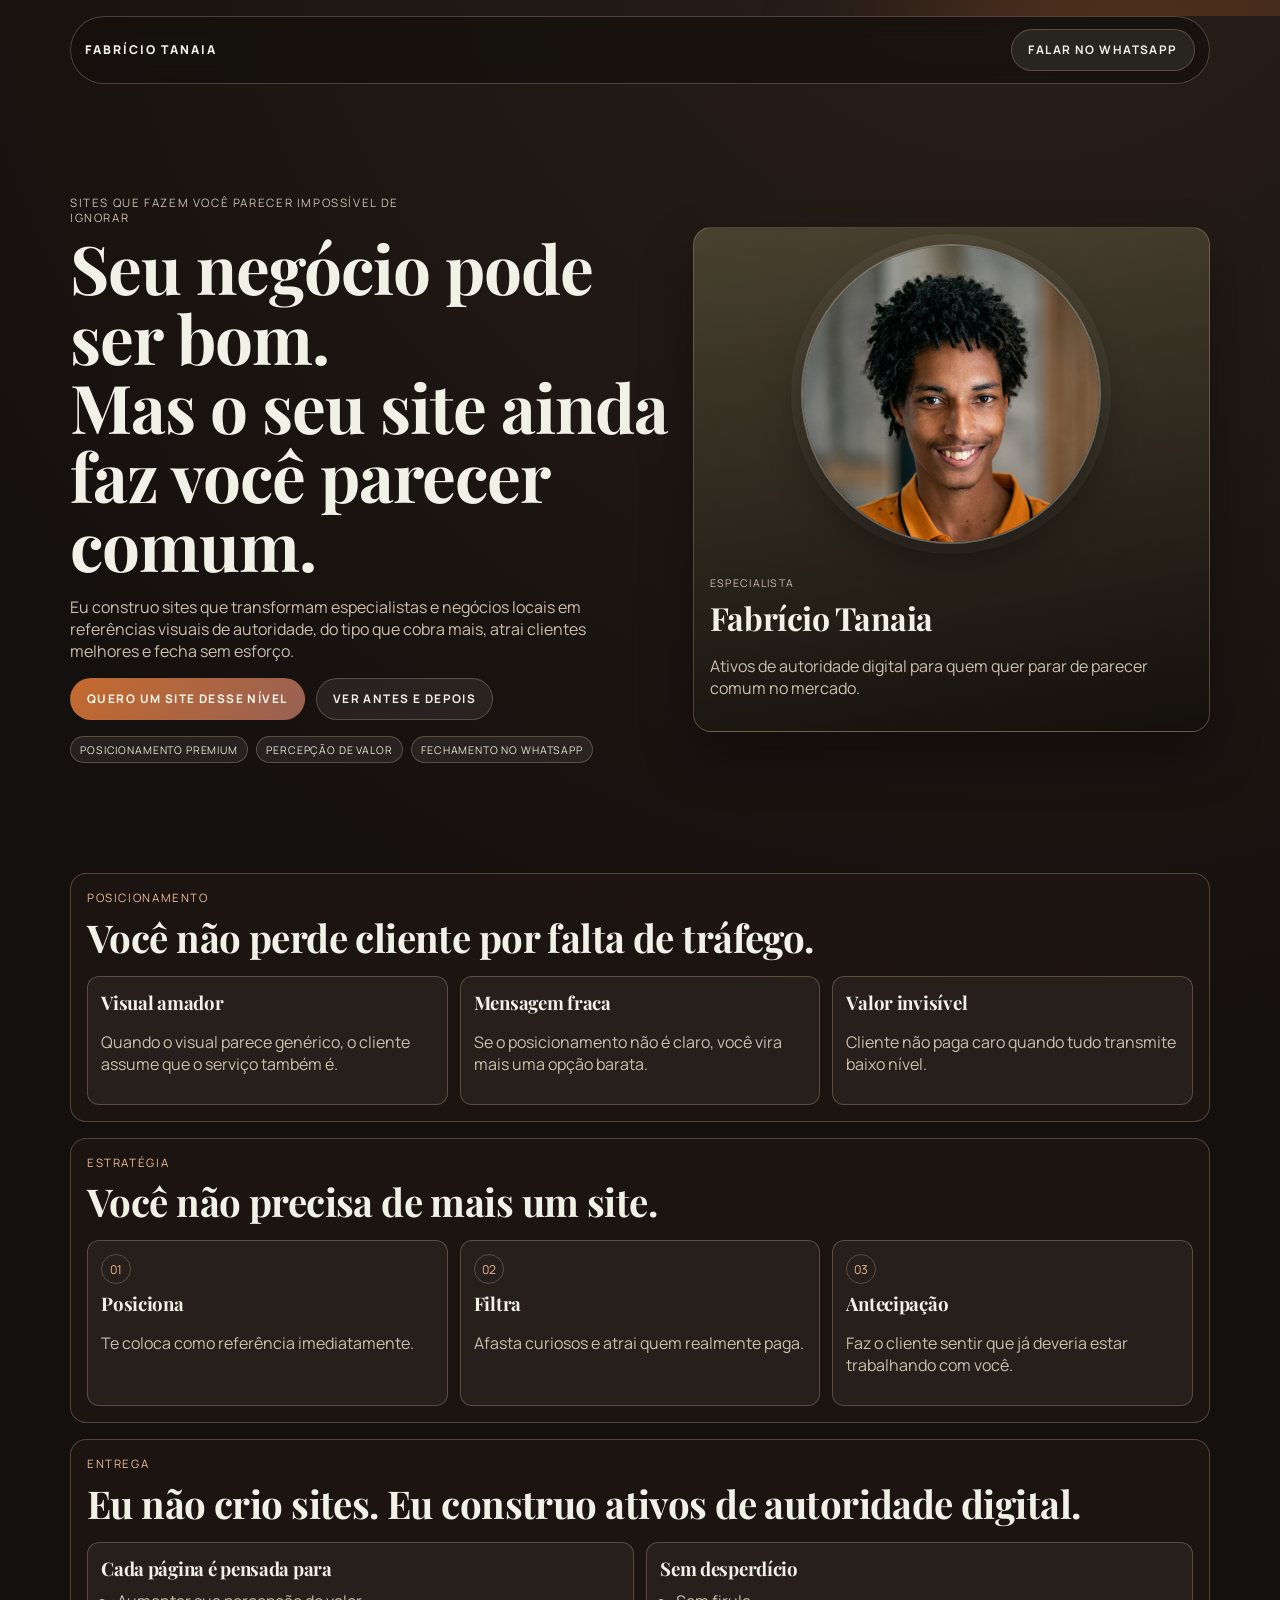
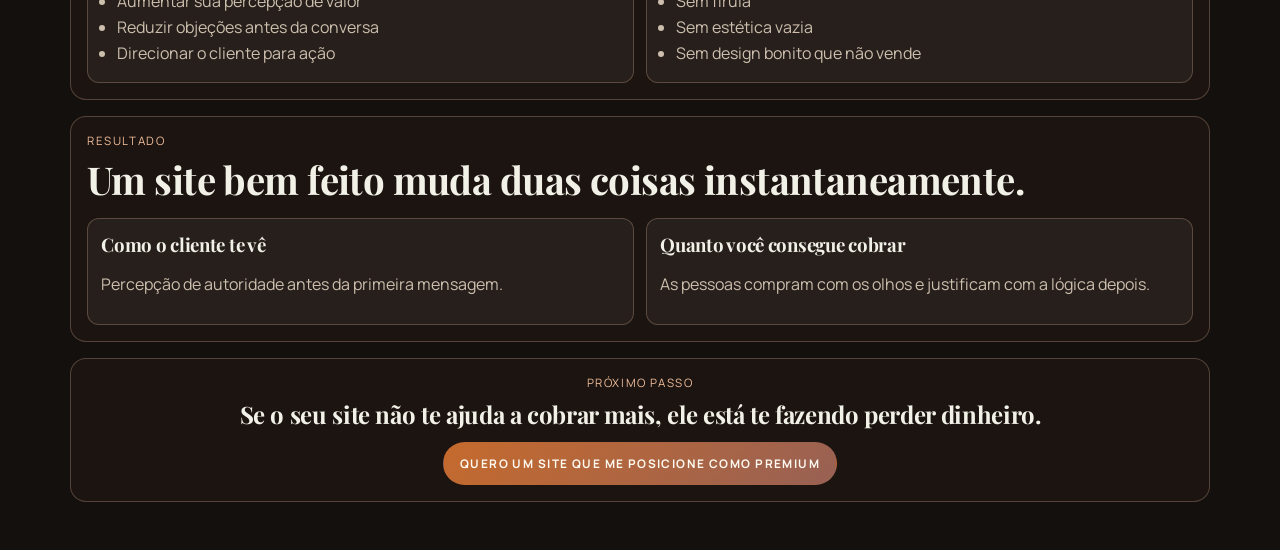
==== index.html @ 96274c4e "Initial publish: Fabrício Tanaia premium site" ====
﻿<!doctype html>
<html lang="pt-BR">
  <head>
    <meta charset="UTF-8" />
    <meta name="viewport" content="width=device-width, initial-scale=1.0" />
    <title>Fabrício Tanaia | Sites Premium</title>
    <meta
      name="description"
      content="Sites de autoridade para especialistas e negócios locais que querem elevar percepção de valor e fechar mais clientes."
    />
    <link rel="preconnect" href="https://fonts.googleapis.com" />
    <link rel="preconnect" href="https://fonts.gstatic.com" crossorigin />
    <link
      href="https://fonts.googleapis.com/css2?family=Manrope:wght@400;500;600;700;800&family=Playfair+Display:wght@600;700&display=swap"
      rel="stylesheet"
    />
    <link rel="stylesheet" href="./styles.css" />
  </head>
  <body>
    <div class="ambient ambient-a"></div>
    <div class="ambient ambient-b"></div>

    <header class="topbar">
      <div class="brand">FABRÍCIO TANAIA</div>
      <a class="btn ghost" href="#contato">Falar no WhatsApp</a>
    </header>

    <main>
      <section class="hero reveal">
        <div class="hero-copy">
          <p class="kicker">Sites que fazem você parecer impossível de ignorar</p>
          <h1>
            Seu negócio pode ser bom.<br />
            Mas o seu site ainda faz você parecer comum.
          </h1>
          <p>
            Eu construo sites que transformam especialistas e negócios locais em referências visuais de autoridade, do tipo que cobra mais, atrai clientes melhores e fecha sem esforço.
          </p>
          <div class="hero-actions">
            <a class="btn" href="#contato">Quero um site desse nível</a>
            <a class="btn ghost" href="#prova">Ver antes e depois</a>
          </div>
          <div class="proof-row">
            <span>Posicionamento premium</span>
            <span>Percepção de valor</span>
            <span>Fechamento no WhatsApp</span>
          </div>
        </div>

        <aside class="hero-card">
          <div class="profile-wrap">
            <img src="./assets/perfil-fabricio.webp" alt="Fabrício Tanaia" />
          </div>
          <div>
            <p class="card-label">Especialista</p>
            <h2>Fabrício Tanaia</h2>
            <p>
              Ativos de autoridade digital para quem quer parar de parecer comum no mercado.
            </p>
          </div>
        </aside>
      </section>

      <section id="impacto" class="block reveal">
        <div class="heading">
          <p class="kicker">Posicionamento</p>
          <h2>Você não perde cliente por falta de tráfego.</h2>
        </div>
        <div class="grid three">
          <article class="tile">
            <h3>Visual amador</h3>
            <p>Quando o visual parece genérico, o cliente assume que o serviço também é.</p>
          </article>
          <article class="tile">
            <h3>Mensagem fraca</h3>
            <p>Se o posicionamento não é claro, você vira mais uma opção barata.</p>
          </article>
          <article class="tile">
            <h3>Valor invisível</h3>
            <p>Cliente não paga caro quando tudo transmite baixo nível.</p>
          </article>
        </div>
      </section>

      <section id="crenca" class="block reveal">
        <div class="heading">
          <p class="kicker">Estratégia</p>
          <h2>Você não precisa de mais um site.</h2>
        </div>
        <div class="grid three">
          <article class="step">
            <span>01</span>
            <h3>Posiciona</h3>
            <p>Te coloca como referência imediatamente.</p>
          </article>
          <article class="step">
            <span>02</span>
            <h3>Filtra</h3>
            <p>Afasta curiosos e atrai quem realmente paga.</p>
          </article>
          <article class="step">
            <span>03</span>
            <h3>Antecipação</h3>
            <p>Faz o cliente sentir que já deveria estar trabalhando com você.</p>
          </article>
        </div>
      </section>

      <section id="o-que-faco" class="block reveal">
        <div class="heading">
          <p class="kicker">Entrega</p>
          <h2>Eu não crio sites. Eu construo ativos de autoridade digital.</h2>
        </div>
        <div class="grid two">
          <article class="asset">
            <h3>Cada página é pensada para</h3>
            <ul>
              <li>Aumentar sua percepção de valor</li>
              <li>Reduzir objeções antes da conversa</li>
              <li>Direcionar o cliente para ação</li>
            </ul>
          </article>
          <article class="asset">
            <h3>Sem desperdício</h3>
            <ul>
              <li>Sem firula</li>
              <li>Sem estética vazia</li>
              <li>Sem design bonito que não vende</li>
            </ul>
          </article>
        </div>
      </section>

      <section id="prova" class="block reveal">
        <div class="heading">
          <p class="kicker">Resultado</p>
          <h2>Um site bem feito muda duas coisas instantaneamente.</h2>
        </div>
        <div class="grid two">
          <article class="asset">
            <h3>Como o cliente te vê</h3>
            <p>Percepção de autoridade antes da primeira mensagem.</p>
          </article>
          <article class="asset">
            <h3>Quanto você consegue cobrar</h3>
            <p>As pessoas compram com os olhos e justificam com a lógica depois.</p>
          </article>
        </div>
      </section>

      <section id="contato" class="cta reveal">
        <p class="kicker">Próximo passo</p>
        <h2>Se o seu site não te ajuda a cobrar mais, ele está te fazendo perder dinheiro.</h2>
        <a class="btn" href="https://wa.me/2389554721?text=Quero%20um%20site%20que%20me%20posicione%20como%20premium." target="_blank" rel="noopener noreferrer">Quero um site que me posicione como premium</a>
      </section>
    </main>

    <script src="./app.js"></script>
  </body>
</html>
---- styles.css ----
﻿:root {
  --bg: #14100d;
  --bg-soft: #201713;
  --text: #f2f1e8;
  --muted: #cdbfae;
  --line: rgba(201, 166, 144, 0.32);
  --accent: #c48977;
  --accent-deep: #986154;
  --accent-orange: #c56a2d;
  --teal: #969063;
}

* { box-sizing: border-box; }

html, body {
  margin: 0;
  padding: 0;
  background: radial-gradient(circle at 80% -10%, #2b201b 0, var(--bg) 50%);
  color: var(--text);
  font-family: "Manrope", "Segoe UI", sans-serif;
}

body { position: relative; overflow-x: hidden; }

.ambient {
  position: fixed;
  width: 480px;
  height: 480px;
  border-radius: 999px;
  filter: blur(80px);
  pointer-events: none;
  z-index: -1;
}

.ambient-a { background: rgba(197, 106, 45, 0.24); top: -160px; right: -120px; }
.ambient-b { background: rgba(150, 144, 99, 0.28); bottom: -180px; left: -140px; }

.topbar {
  width: min(1140px, 92vw);
  margin: 1rem auto 0;
  border: 1px solid var(--line);
  border-radius: 999px;
  padding: 0.72rem 0.9rem;
  background: rgba(20, 16, 13, 0.76);
  backdrop-filter: blur(10px);
  display: flex;
  justify-content: space-between;
  align-items: center;
}

.brand { letter-spacing: 0.16em; font-size: 0.76rem; font-weight: 800; }

main { width: min(1140px, 92vw); margin: 0 auto; padding: 1.1rem 0 3rem; }

.hero {
  min-height: 84vh;
  display: grid;
  grid-template-columns: 1.08fr 0.92fr;
  align-items: center;
  gap: 1rem;
}

.kicker {
  margin: 0;
  font-size: 0.72rem;
  text-transform: uppercase;
  letter-spacing: 0.14em;
  color: #efbc99;
}

h1, h2, h3 {
  margin: 0;
  font-family: "Playfair Display", Georgia, serif;
  letter-spacing: -0.015em;
}

h1 { margin-top: 0.5rem; font-size: clamp(2rem, 5.4vw, 4.2rem); line-height: 1.03; }

.hero-copy p { max-width: 54ch; color: var(--muted); }

.hero-actions { margin-top: 1rem; display: flex; flex-wrap: wrap; gap: 0.7rem; }

.proof-row { margin-top: 1rem; display: flex; flex-wrap: wrap; gap: 0.5rem; }

.proof-row span {
  border: 1px solid var(--line);
  border-radius: 999px;
  padding: 0.34rem 0.58rem;
  font-size: 0.66rem;
  text-transform: uppercase;
  letter-spacing: 0.08em;
  color: #e8e6da;
  background: rgba(242, 241, 232, 0.08);
}

.hero-card {
  border: 1px solid var(--line);
  border-radius: 18px;
  overflow: hidden;
  background: linear-gradient(170deg, rgba(150, 144, 99, 0.34), rgba(20, 16, 13, 0.92));
  box-shadow: 0 24px 50px rgba(0, 0, 0, 0.34);
}

.profile-wrap {
  display: grid;
  place-items: center;
  padding: 1rem 1rem 0.4rem;
}

.hero-card img {
  width: min(300px, 76%);
  aspect-ratio: 1 / 1;
  object-fit: cover;
  object-position: center 24%;
  border-radius: 999px;
  display: block;
  border: 2px solid rgba(242, 241, 232, 0.3);
  box-shadow:
    0 18px 36px rgba(0, 0, 0, 0.34),
    0 0 0 10px rgba(242, 241, 232, 0.05);
}

.hero-card div { padding: 1rem; }
.card-label { margin: 0; color: #efb08c; letter-spacing: 0.12em; text-transform: uppercase; font-size: 0.66rem; }
.hero-card h2 { margin-top: 0.4rem; font-size: clamp(1.6rem, 3vw, 2rem); }
.hero-card p { color: var(--muted); }

.block, .cta {
  margin-top: 1rem;
  border: 1px solid var(--line);
  border-radius: 16px;
  padding: 1rem;
  background: rgba(32, 23, 19, 0.72);
}

.heading h2 { margin-top: 0.34rem; font-size: clamp(1.35rem, 3.4vw, 2.4rem); }

.grid { margin-top: 0.8rem; display: grid; gap: 0.75rem; }
.grid.three { grid-template-columns: repeat(3, minmax(0, 1fr)); }
.grid.two { grid-template-columns: repeat(2, minmax(0, 1fr)); }

.tile, .step, .asset {
  border: 1px solid var(--line);
  border-radius: 12px;
  padding: 0.82rem;
  background: rgba(242, 241, 232, 0.05);
}

.step span {
  display: inline-flex;
  width: 30px;
  height: 30px;
  border-radius: 999px;
  align-items: center;
  justify-content: center;
  font-size: 0.76rem;
  border: 1px solid var(--line);
  color: #efb98f;
  margin-bottom: 0.45rem;
}

.tile p, .step p, .asset p, .asset li { color: var(--muted); }

.asset ul { margin: 0.55rem 0 0; padding-left: 1rem; }
.asset li { margin: 0.28rem 0; }

.btn {
  display: inline-flex;
  align-items: center;
  justify-content: center;
  text-decoration: none;
  border-radius: 999px;
  border: 1px solid transparent;
  padding: 0.74rem 1rem;
  font-size: 0.74rem;
  letter-spacing: 0.12em;
  text-transform: uppercase;
  font-weight: 700;
  color: #fffaf1;
  background: linear-gradient(135deg, var(--accent-orange), var(--accent-deep));
}

.btn.ghost {
  color: var(--text);
  border-color: var(--line);
  background: rgba(242, 241, 232, 0.08);
}

.cta { text-align: center; }
.cta h2 { margin-top: 0.45rem; }
.cta .btn { margin-top: 0.8rem; }

.reveal {
  opacity: 0;
  transform: translateY(18px);
  transition: opacity 0.55s ease, transform 0.55s ease;
}

.reveal.is-visible { opacity: 1; transform: translateY(0); }

@media (max-width: 980px) {
  .hero { grid-template-columns: 1fr; min-height: auto; padding-top: 1rem; }
  .grid.three, .grid.two { grid-template-columns: 1fr; }
}
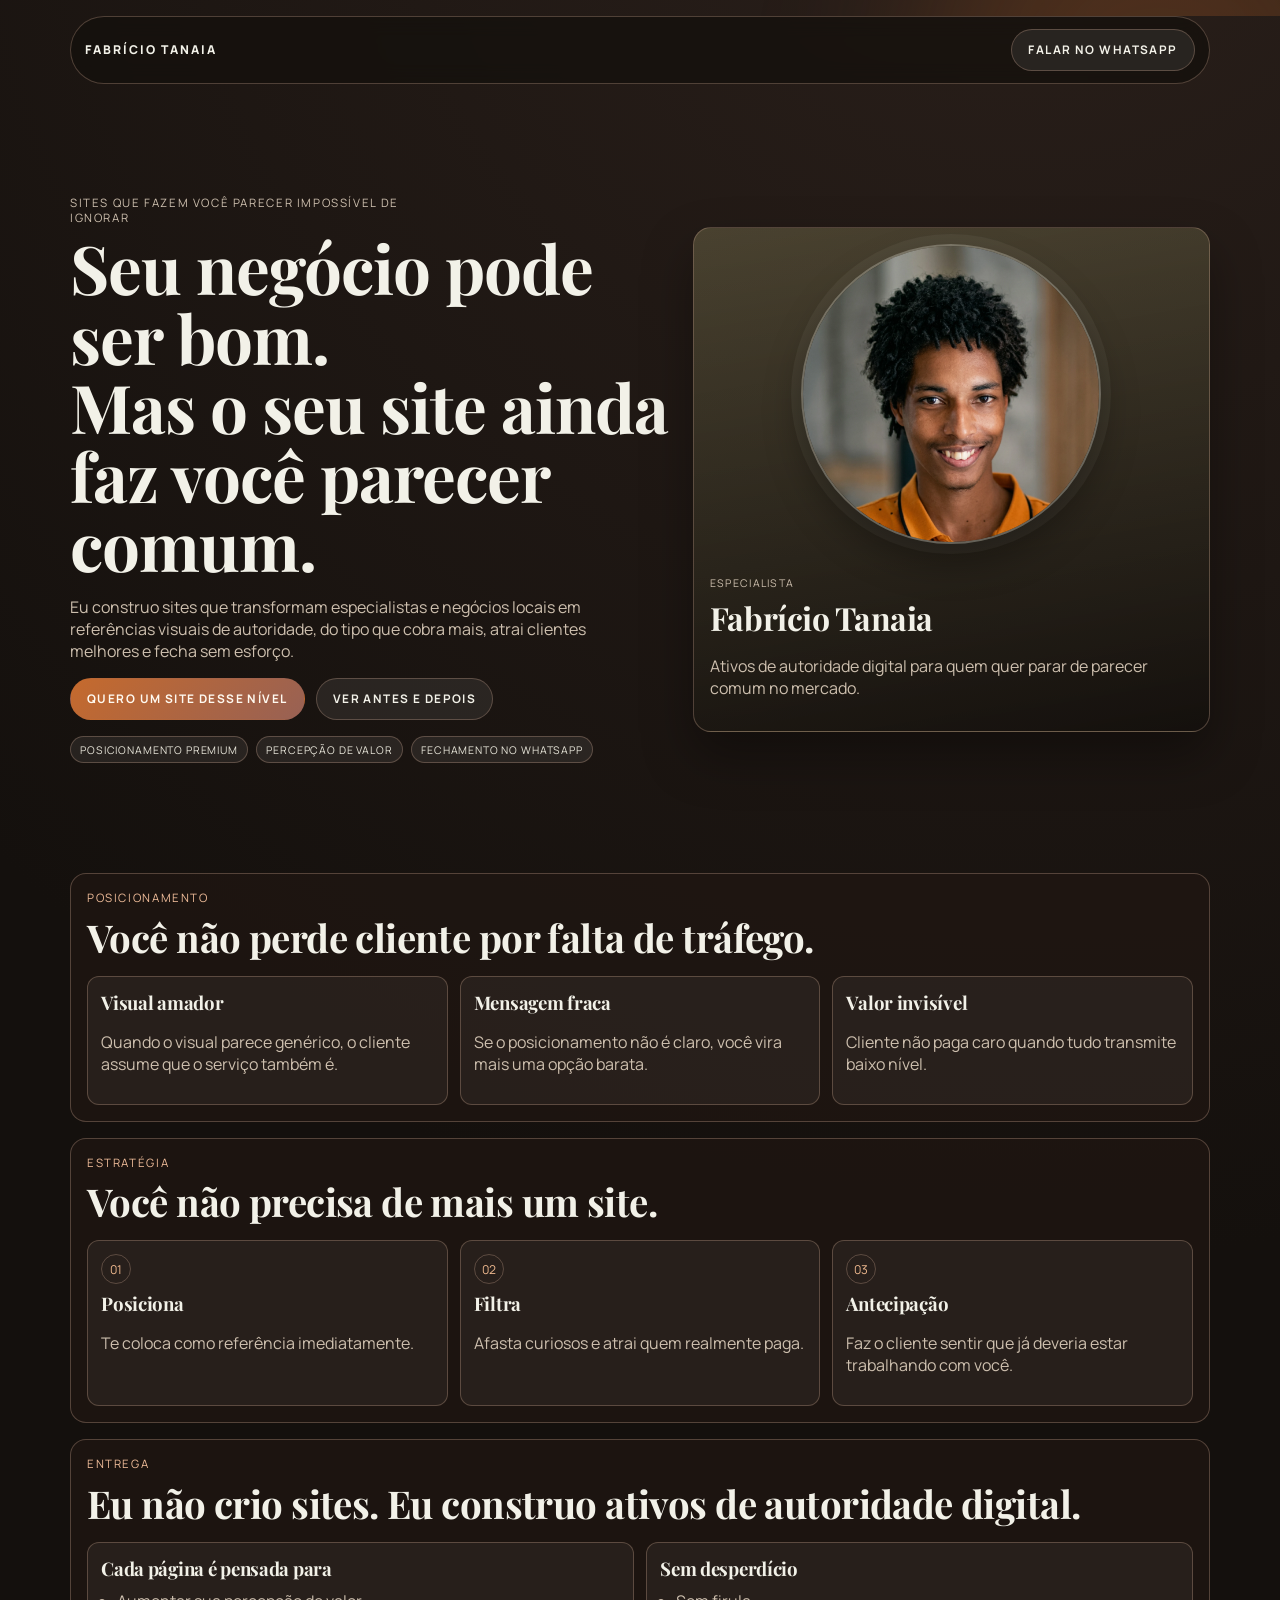
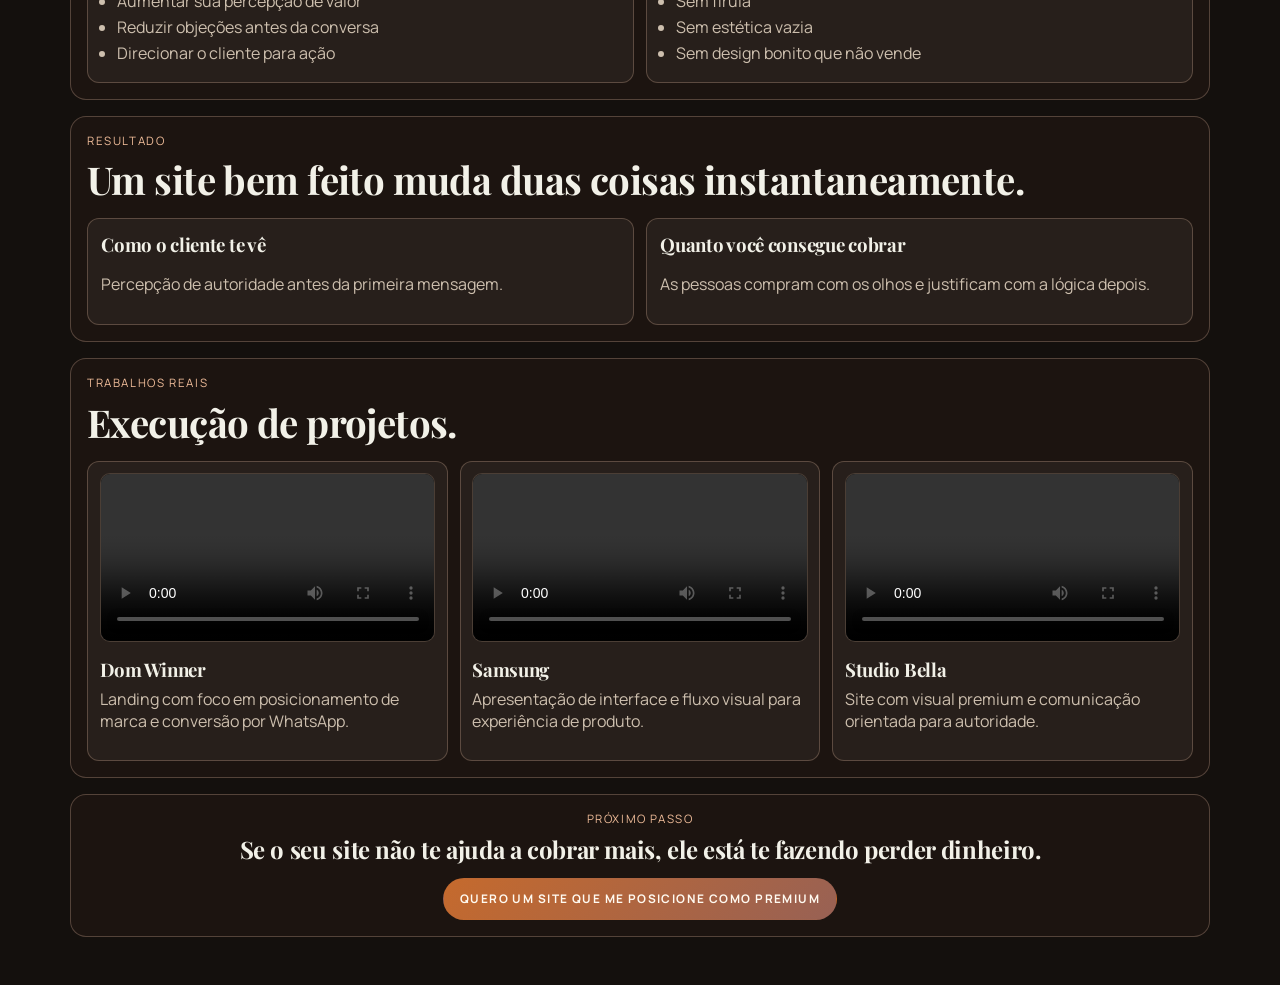
==== commit 17846493: "Adiciona vídeos de trabalhos e ajusta copy da seção de execução" ====
--- a/index.html
+++ b/index.html
@@ -148,6 +148,36 @@
         </div>
       </section>
 
+      <section id="trabalhos-reais" class="block reveal">
+        <div class="heading">
+          <p class="kicker">Trabalhos reais</p>
+          <h2>Execução de projetos.</h2>
+        </div>
+        <div class="grid three videos-grid">
+          <article class="video-card">
+            <video controls preload="metadata" playsinline>
+              <source src="./assets/exemplo-dom-winner.mp4" type="video/mp4" />
+            </video>
+            <h3>Dom Winner</h3>
+            <p>Landing com foco em posicionamento de marca e conversão por WhatsApp.</p>
+          </article>
+          <article class="video-card">
+            <video controls preload="metadata" playsinline>
+              <source src="./assets/exemplo-samsung.mp4" type="video/mp4" />
+            </video>
+            <h3>Samsung</h3>
+            <p>Apresentação de interface e fluxo visual para experiência de produto.</p>
+          </article>
+          <article class="video-card">
+            <video controls preload="metadata" playsinline>
+              <source src="./assets/exemplo-studio.mp4" type="video/mp4" />
+            </video>
+            <h3>Studio Bella</h3>
+            <p>Site com visual premium e comunicação orientada para autoridade.</p>
+          </article>
+        </div>
+      </section>
+
       <section id="contato" class="cta reveal">
         <p class="kicker">Próximo passo</p>
         <h2>Se o seu site não te ajuda a cobrar mais, ele está te fazendo perder dinheiro.</h2>
--- a/styles.css
+++ b/styles.css
@@ -146,6 +146,33 @@
   background: rgba(242, 241, 232, 0.05);
 }
 
+.videos-grid {
+  align-items: start;
+}
+
+.video-card {
+  border: 1px solid var(--line);
+  border-radius: 12px;
+  padding: 0.72rem;
+  background: rgba(242, 241, 232, 0.05);
+}
+
+.video-card video {
+  width: 100%;
+  border-radius: 10px;
+  border: 1px solid var(--line);
+  background: #0e0d0b;
+}
+
+.video-card h3 {
+  margin-top: 0.6rem;
+}
+
+.video-card p {
+  margin-top: 0.4rem;
+  color: var(--muted);
+}
+
 .step span {
   display: inline-flex;
   width: 30px;
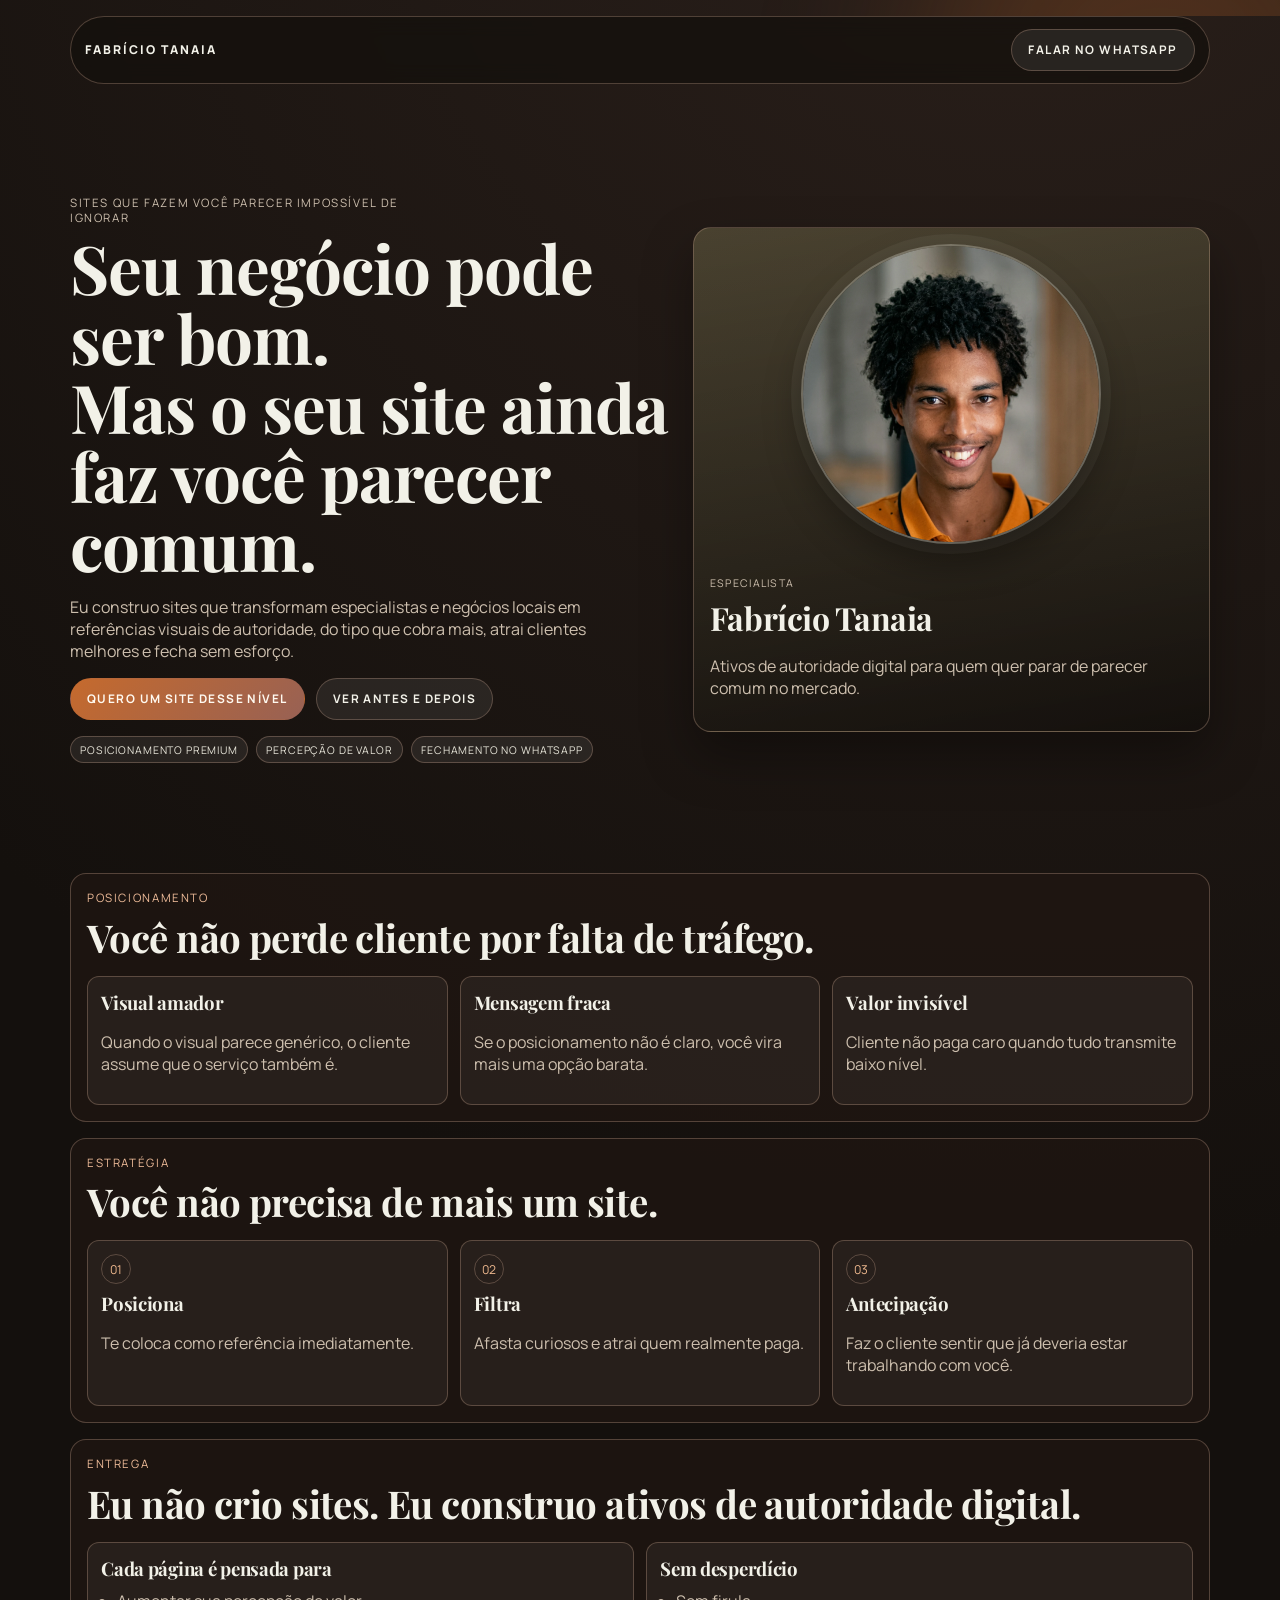
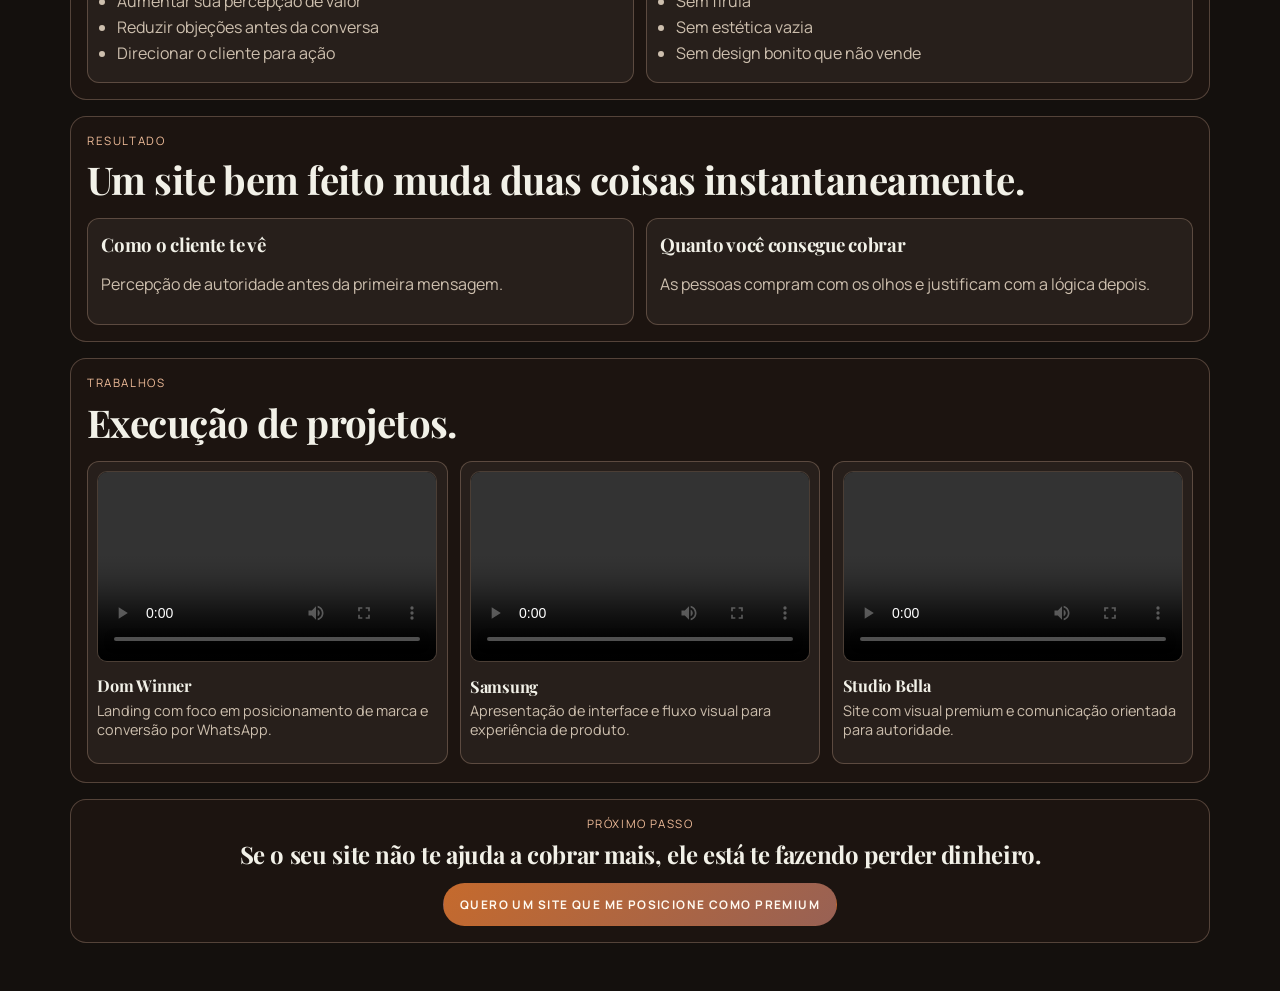
==== commit bfeb342e: "Ajusta título da seção para Trabalhos" ====
--- a/index.html
+++ b/index.html
@@ -150,7 +150,7 @@
 
       <section id="trabalhos-reais" class="block reveal">
         <div class="heading">
-          <p class="kicker">Trabalhos reais</p>
+          <p class="kicker">Trabalhos</p>
           <h2>Execução de projetos.</h2>
         </div>
         <div class="grid three videos-grid">
@@ -188,3 +188,4 @@
     <script src="./app.js"></script>
   </body>
 </html>
+
--- a/styles.css
+++ b/styles.css
@@ -147,29 +147,36 @@
 }
 
 .videos-grid {
-  align-items: start;
+  display: grid;
+  grid-template-columns: repeat(3, minmax(0, 1fr));
+  gap: 0.75rem;
+  padding-bottom: 0.15rem;
 }
 
 .video-card {
   border: 1px solid var(--line);
   border-radius: 12px;
-  padding: 0.72rem;
+  padding: 0.58rem;
   background: rgba(242, 241, 232, 0.05);
 }
 
 .video-card video {
   width: 100%;
+  aspect-ratio: 16 / 9;
+  object-fit: cover;
   border-radius: 10px;
   border: 1px solid var(--line);
   background: #0e0d0b;
 }
 
 .video-card h3 {
-  margin-top: 0.6rem;
+  margin-top: 0.45rem;
+  font-size: 1.02rem;
 }
 
 .video-card p {
-  margin-top: 0.4rem;
+  margin-top: 0.28rem;
+  font-size: 0.9rem;
   color: var(--muted);
 }
 
@@ -228,4 +235,5 @@
 @media (max-width: 980px) {
   .hero { grid-template-columns: 1fr; min-height: auto; padding-top: 1rem; }
   .grid.three, .grid.two { grid-template-columns: 1fr; }
-}
+  .videos-grid { grid-template-columns: 1fr; }
+}
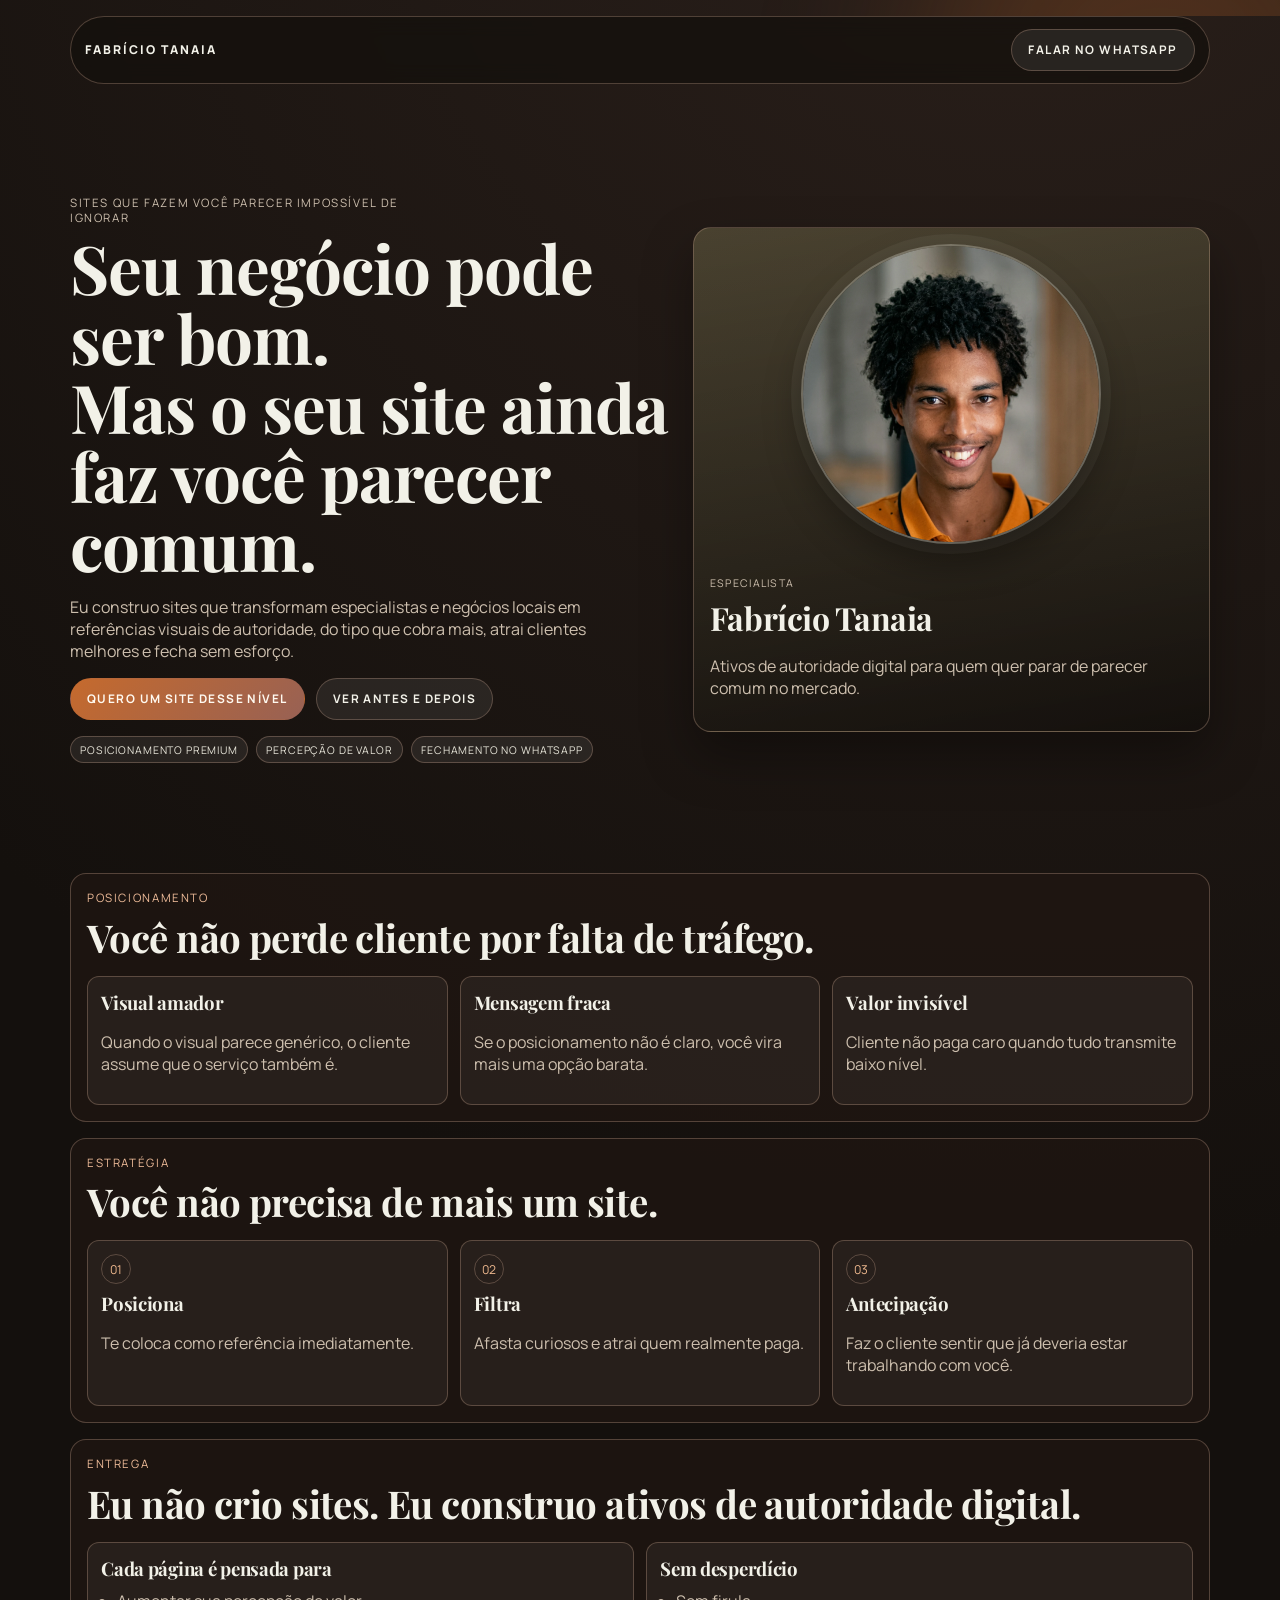
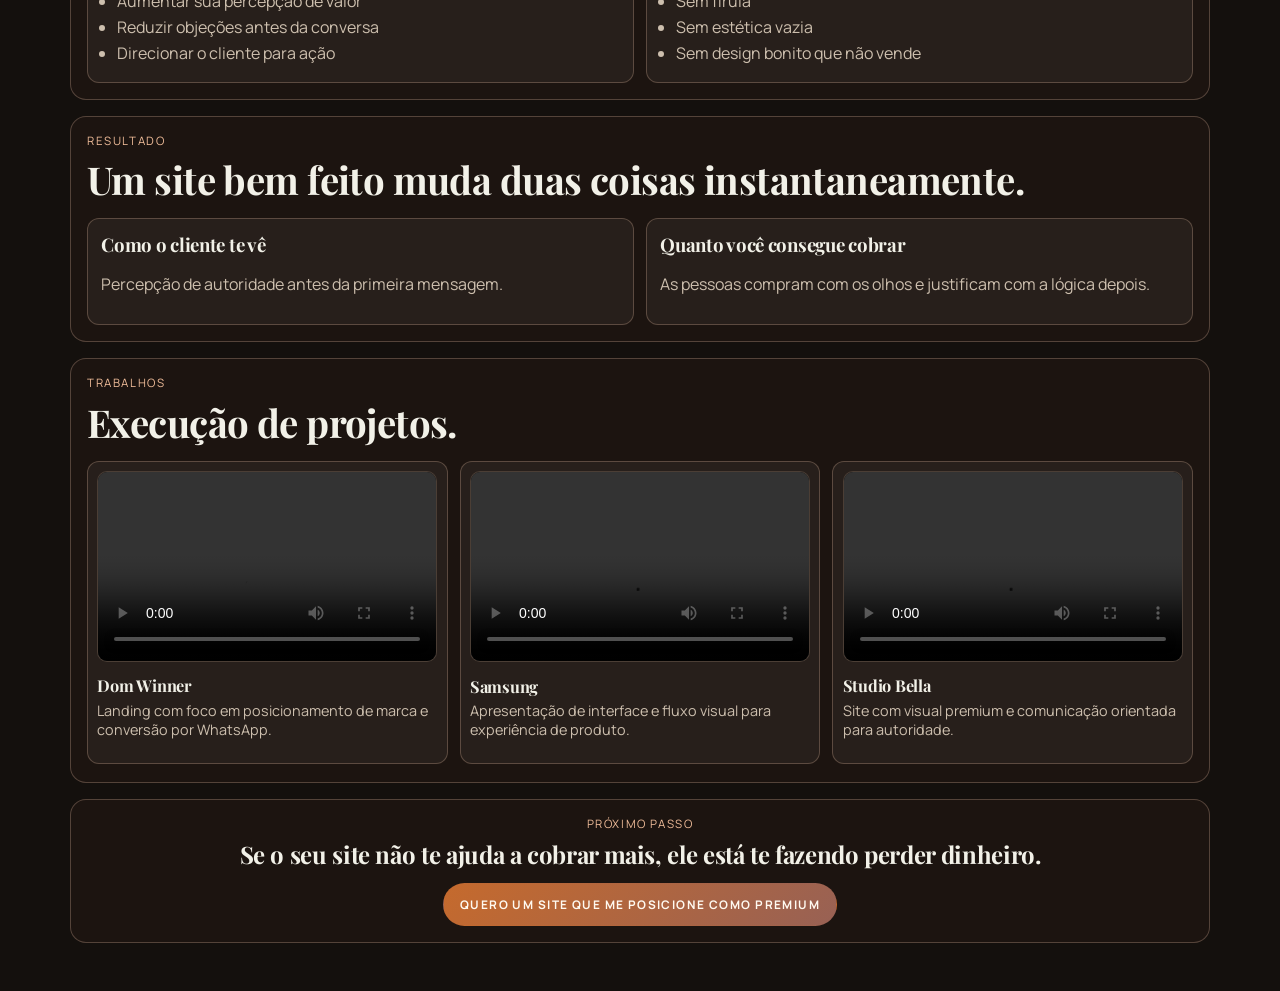
==== commit 92bd10c7: "Atualiza favicon redondo e refinamentos visuais da seção de trabalhos" ====
--- a/index.html
+++ b/index.html
@@ -8,6 +8,10 @@
       name="description"
       content="Sites de autoridade para especialistas e negócios locais que querem elevar percepção de valor e fechar mais clientes."
     />
+    <link rel="icon" type="image/png" sizes="32x32" href="./assets/favicon-32.png?v=2" />
+    <link rel="icon" type="image/png" sizes="16x16" href="./assets/favicon-16.png?v=2" />
+    <link rel="apple-touch-icon" sizes="180x180" href="./assets/apple-touch-icon.png?v=2" />
+    <link rel="shortcut icon" href="./favicon.ico?v=2" />
     <link rel="preconnect" href="https://fonts.googleapis.com" />
     <link rel="preconnect" href="https://fonts.gstatic.com" crossorigin />
     <link
@@ -22,7 +26,13 @@
 
     <header class="topbar">
       <div class="brand">FABRÍCIO TANAIA</div>
-      <a class="btn ghost" href="#contato">Falar no WhatsApp</a>
+      <a
+        class="btn ghost"
+        href="https://wa.me/2389554721?text=Olá%2C%20quero%20falar%20sobre%20um%20site%20premium."
+        target="_blank"
+        rel="noopener noreferrer"
+        >Falar no WhatsApp</a
+      >
     </header>
 
     <main>
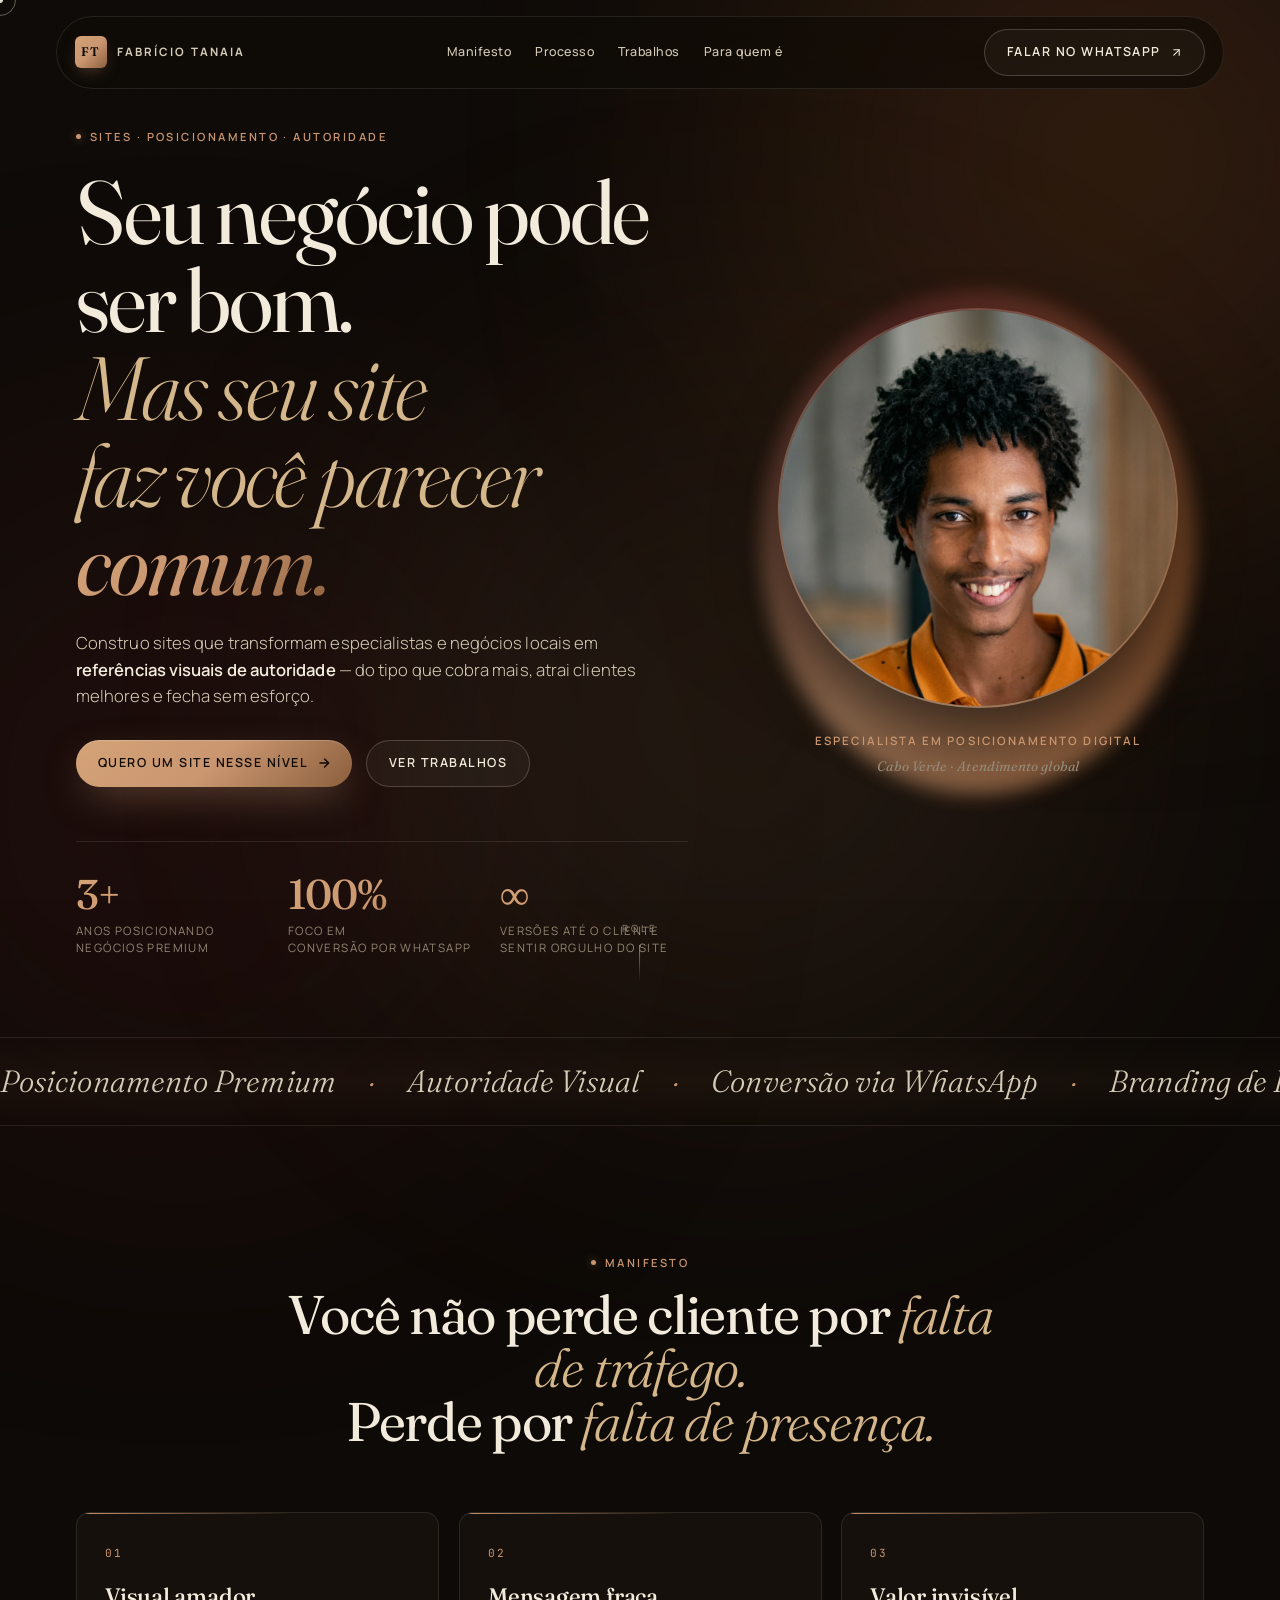
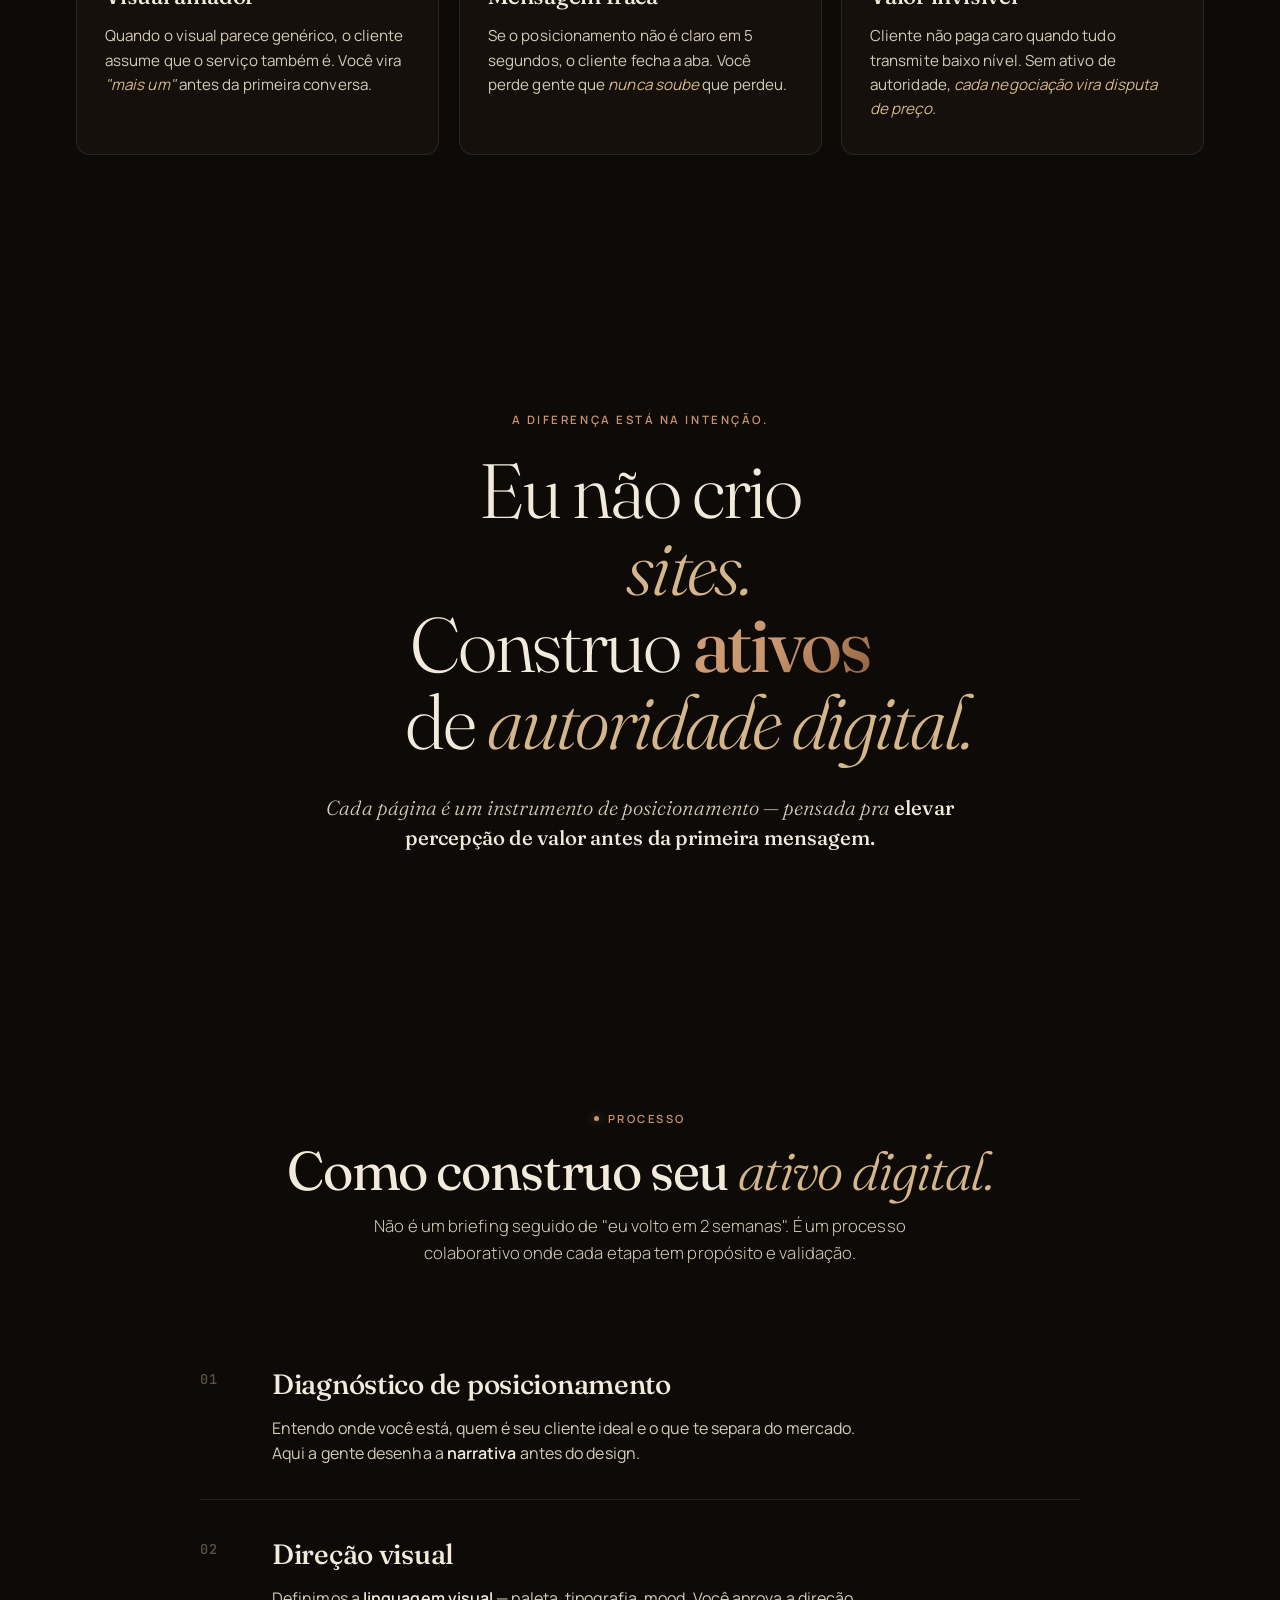
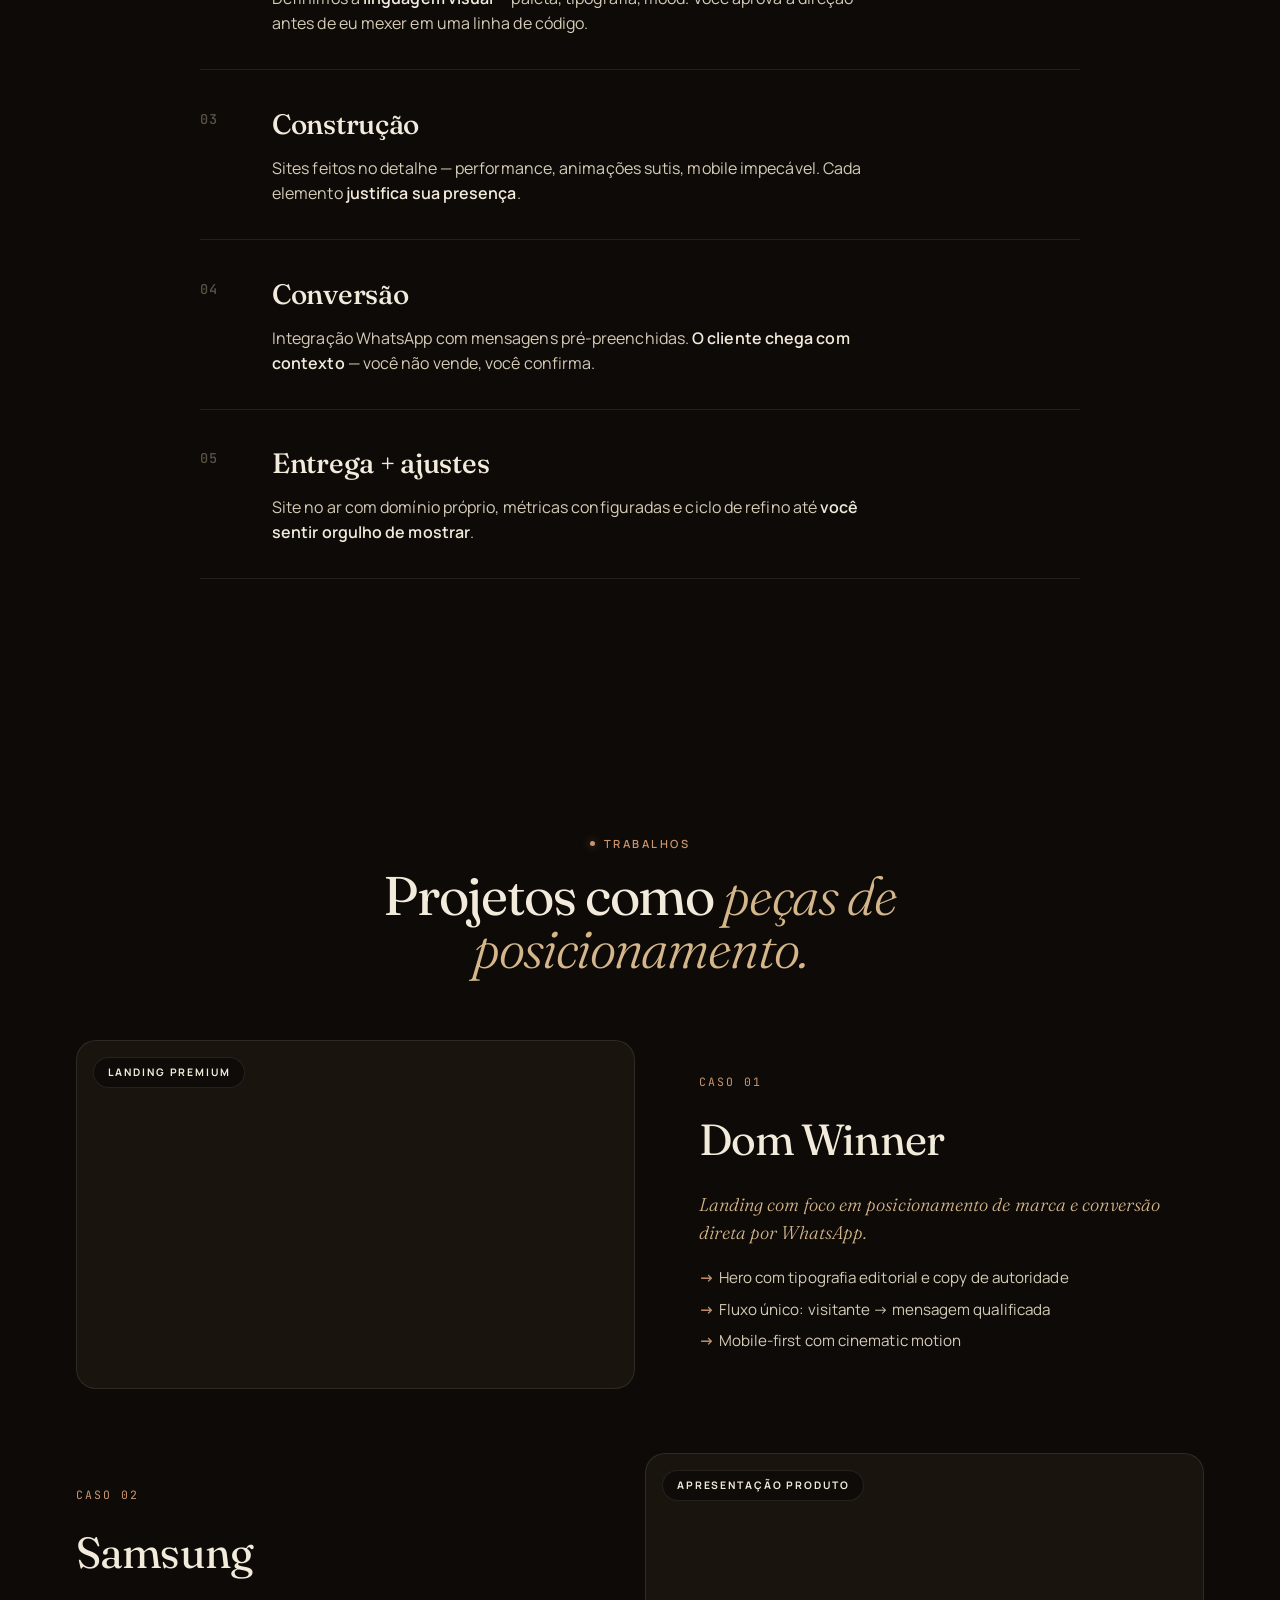
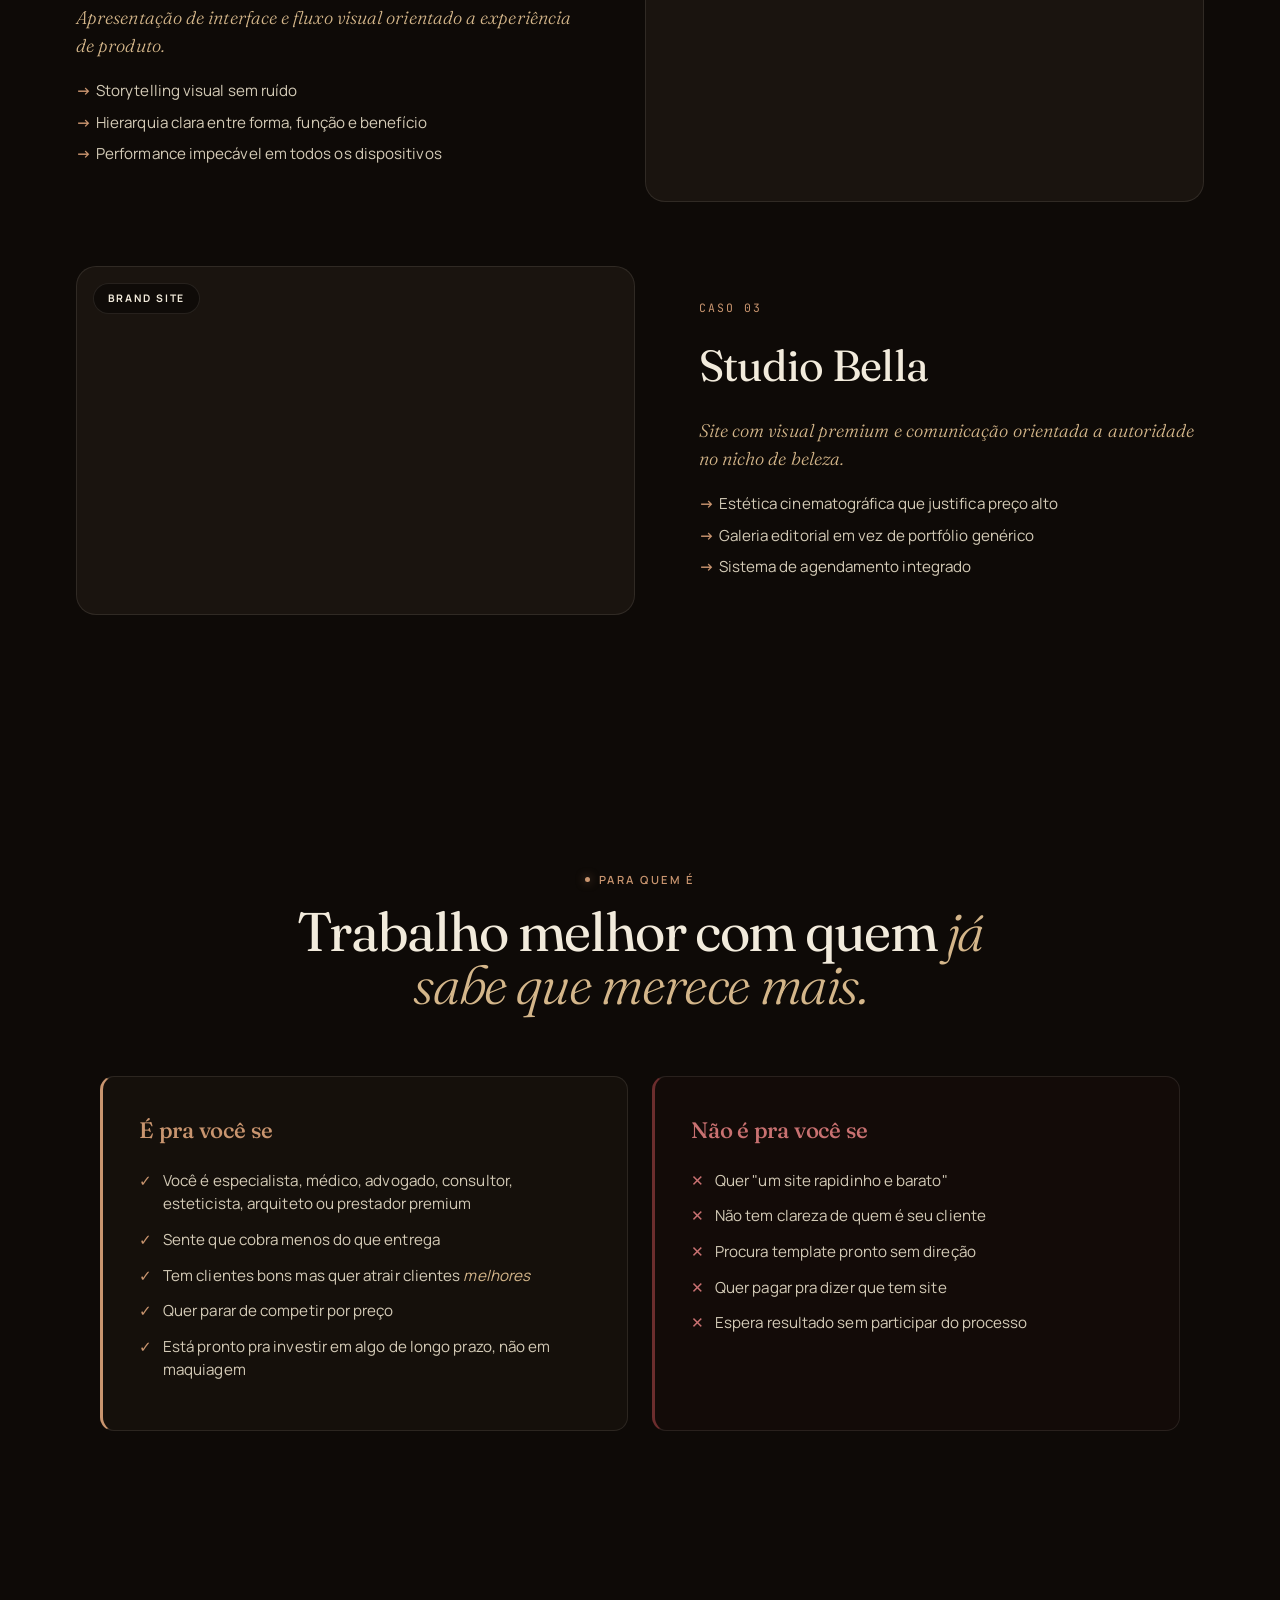
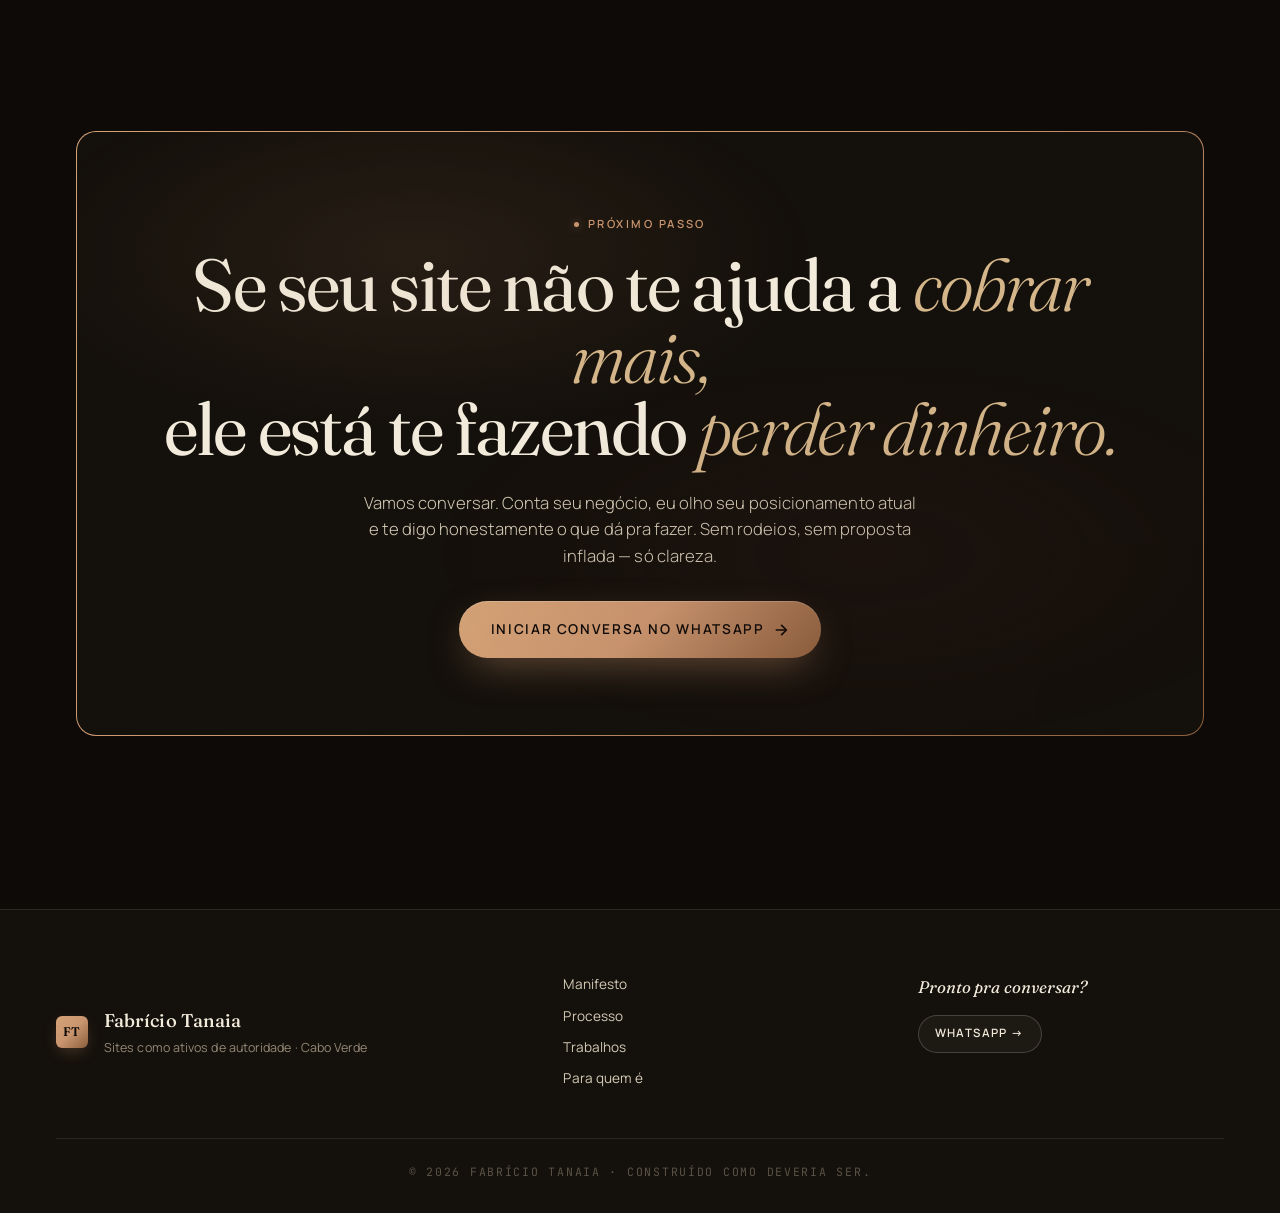
==== commit aad626a8: "feat: refresh editorial premium - dark warm + ivory + bronze, kinetic type, marquee, custom cursor, " ====
--- a/index.html
+++ b/index.html
@@ -1,201 +1,437 @@
-﻿<!doctype html>
+<!doctype html>
 <html lang="pt-BR">
-  <head>
-    <meta charset="UTF-8" />
-    <meta name="viewport" content="width=device-width, initial-scale=1.0" />
-    <title>Fabrício Tanaia | Sites Premium</title>
-    <meta
-      name="description"
-      content="Sites de autoridade para especialistas e negócios locais que querem elevar percepção de valor e fechar mais clientes."
-    />
-    <link rel="icon" type="image/png" sizes="32x32" href="./assets/favicon-32.png?v=2" />
-    <link rel="icon" type="image/png" sizes="16x16" href="./assets/favicon-16.png?v=2" />
-    <link rel="apple-touch-icon" sizes="180x180" href="./assets/apple-touch-icon.png?v=2" />
-    <link rel="shortcut icon" href="./favicon.ico?v=2" />
-    <link rel="preconnect" href="https://fonts.googleapis.com" />
-    <link rel="preconnect" href="https://fonts.gstatic.com" crossorigin />
-    <link
-      href="https://fonts.googleapis.com/css2?family=Manrope:wght@400;500;600;700;800&family=Playfair+Display:wght@600;700&display=swap"
-      rel="stylesheet"
-    />
-    <link rel="stylesheet" href="./styles.css" />
-  </head>
-  <body>
-    <div class="ambient ambient-a"></div>
-    <div class="ambient ambient-b"></div>
-
-    <header class="topbar">
-      <div class="brand">FABRÍCIO TANAIA</div>
-      <a
-        class="btn ghost"
-        href="https://wa.me/2389554721?text=Olá%2C%20quero%20falar%20sobre%20um%20site%20premium."
-        target="_blank"
-        rel="noopener noreferrer"
-        >Falar no WhatsApp</a
-      >
-    </header>
-
-    <main>
-      <section class="hero reveal">
-        <div class="hero-copy">
-          <p class="kicker">Sites que fazem você parecer impossível de ignorar</p>
-          <h1>
-            Seu negócio pode ser bom.<br />
-            Mas o seu site ainda faz você parecer comum.
-          </h1>
-          <p>
-            Eu construo sites que transformam especialistas e negócios locais em referências visuais de autoridade, do tipo que cobra mais, atrai clientes melhores e fecha sem esforço.
-          </p>
-          <div class="hero-actions">
-            <a class="btn" href="#contato">Quero um site desse nível</a>
-            <a class="btn ghost" href="#prova">Ver antes e depois</a>
-          </div>
-          <div class="proof-row">
-            <span>Posicionamento premium</span>
-            <span>Percepção de valor</span>
-            <span>Fechamento no WhatsApp</span>
-          </div>
+<head>
+  <meta charset="UTF-8" />
+  <meta name="viewport" content="width=device-width, initial-scale=1.0, viewport-fit=cover" />
+  <title>Fabrício Tanaia · Sites como Ativos de Autoridade</title>
+  <meta name="description" content="Sites que posicionam especialistas e negócios locais como referência visual de autoridade. Ativos digitais que justificam preço alto e fecham clientes melhores." />
+  <meta name="theme-color" content="#0E0A07" />
+
+  <!-- Open Graph -->
+  <meta property="og:type" content="website" />
+  <meta property="og:title" content="Fabrício Tanaia · Sites como Ativos de Autoridade" />
+  <meta property="og:description" content="Eu não crio sites. Construo ativos de autoridade digital." />
+  <meta property="og:image" content="./assets/apple-touch-icon.png" />
+  <meta name="twitter:card" content="summary_large_image" />
+
+  <!-- Icons -->
+  <link rel="icon" type="image/png" sizes="32x32" href="./assets/favicon-32.png?v=3" />
+  <link rel="icon" type="image/png" sizes="16x16" href="./assets/favicon-16.png?v=3" />
+  <link rel="apple-touch-icon" sizes="180x180" href="./assets/apple-touch-icon.png?v=3" />
+  <link rel="shortcut icon" href="./favicon.ico?v=3" />
+
+  <!-- Fonts: Manrope (sans), Fraunces (serif moderna), JetBrains Mono -->
+  <link rel="preconnect" href="https://fonts.googleapis.com" />
+  <link rel="preconnect" href="https://fonts.gstatic.com" crossorigin />
+  <link href="https://fonts.googleapis.com/css2?family=Manrope:wght@300;400;500;600;700;800&family=Fraunces:ital,wght@0,300;0,400;0,500;0,600;0,700;1,300;1,400;1,500;1,600&family=JetBrains+Mono:wght@400;500&display=swap" rel="stylesheet" />
+
+  <link rel="stylesheet" href="./styles.css" />
+</head>
+<body>
+  <!-- Grain + Aurora ambiental -->
+  <div class="grain" aria-hidden="true"></div>
+  <div class="ambient ambient-a" aria-hidden="true"></div>
+  <div class="ambient ambient-b" aria-hidden="true"></div>
+  <div class="ambient ambient-c" aria-hidden="true"></div>
+
+  <!-- Custom cursor (dot + ring) -->
+  <div class="cursor" id="cursor" aria-hidden="true">
+    <span class="cursor__dot"></span>
+    <span class="cursor__ring"></span>
+  </div>
+
+  <!-- Scroll progress bar -->
+  <div class="scroll-progress" id="scrollProgress" aria-hidden="true"></div>
+
+  <!-- TOP BAR -->
+  <header class="topbar" id="topbar">
+    <div class="topbar__inner">
+      <a href="#top" class="brand" aria-label="Fabrício Tanaia">
+        <span class="brand__mark">FT</span>
+        <span class="brand__name">FABRÍCIO TANAIA</span>
+      </a>
+      <nav class="topbar__nav" aria-label="Navegação principal">
+        <a href="#manifesto">Manifesto</a>
+        <a href="#processo">Processo</a>
+        <a href="#trabalhos">Trabalhos</a>
+        <a href="#perfil-cliente">Para quem é</a>
+      </nav>
+      <a class="btn btn--ghost"
+         href="https://wa.me/2389554721?text=Olá%2C%20quero%20falar%20sobre%20um%20site%20premium."
+         target="_blank" rel="noopener noreferrer"
+         data-cursor="grow">
+        <span>Falar no WhatsApp</span>
+        <svg width="13" height="13" viewBox="0 0 24 24" fill="none" stroke="currentColor" stroke-width="2" stroke-linecap="round" stroke-linejoin="round" aria-hidden="true">
+          <path d="M7 17 17 7"/><path d="M7 7h10v10"/>
+        </svg>
+      </a>
+    </div>
+  </header>
+
+  <main id="top">
+    <!-- ============================================================
+         HERO
+         ============================================================ -->
+    <section class="hero">
+      <div class="hero__copy">
+        <p class="kicker reveal" data-delay="0">
+          <span class="kicker__dot"></span> Sites · Posicionamento · Autoridade
+        </p>
+
+        <h1 class="display reveal" data-delay="100">
+          <span class="line">Seu negócio pode ser bom.</span>
+          <span class="line">
+            <span class="display__italic">Mas seu site</span>
+          </span>
+          <span class="line">
+            <span class="display__italic">faz você parecer</span>
+            <span class="display__highlight">comum.</span>
+          </span>
+        </h1>
+
+        <p class="lead reveal" data-delay="220">
+          Construo sites que transformam especialistas e negócios locais em
+          <strong>referências visuais de autoridade</strong> — do tipo que
+          cobra mais, atrai clientes melhores e fecha sem esforço.
+        </p>
+
+        <div class="hero__actions reveal" data-delay="320">
+          <a class="btn btn--primary"
+             href="https://wa.me/2389554721?text=Quero%20um%20site%20que%20me%20posicione%20como%20premium."
+             target="_blank" rel="noopener noreferrer"
+             data-cursor="grow">
+            Quero um site nesse nível
+            <svg width="14" height="14" viewBox="0 0 24 24" fill="none" stroke="currentColor" stroke-width="2.5" stroke-linecap="round" stroke-linejoin="round">
+              <path d="M5 12h14"/><path d="m13 5 7 7-7 7"/>
+            </svg>
+          </a>
+          <a class="btn btn--ghost" href="#trabalhos" data-cursor="grow">Ver trabalhos</a>
         </div>
 
-        <aside class="hero-card">
-          <div class="profile-wrap">
-            <img src="./assets/perfil-fabricio.webp" alt="Fabrício Tanaia" />
-          </div>
+        <div class="hero__stats reveal" data-delay="420">
+          <div class="stat">
+            <span class="stat__num">3+</span>
+            <span class="stat__label">Anos posicionando<br />negócios premium</span>
+          </div>
+          <div class="stat">
+            <span class="stat__num">100%</span>
+            <span class="stat__label">Foco em<br />conversão por WhatsApp</span>
+          </div>
+          <div class="stat">
+            <span class="stat__num">∞</span>
+            <span class="stat__label">Versões até o cliente<br />sentir orgulho do site</span>
+          </div>
+        </div>
+      </div>
+
+      <aside class="hero__portrait reveal" data-delay="180">
+        <div class="portrait">
+          <div class="portrait__ring"></div>
+          <img src="./assets/perfil-fabricio.webp" alt="Fabrício Tanaia" loading="eager" />
+          <div class="portrait__caption">
+            <span class="portrait__role">Especialista em Posicionamento Digital</span>
+            <span class="portrait__city">Cabo Verde · Atendimento global</span>
+          </div>
+        </div>
+      </aside>
+
+      <div class="hero__scroll" aria-hidden="true">
+        <span>Role</span>
+        <span class="hero__scroll-line"></span>
+      </div>
+    </section>
+
+    <!-- ============================================================
+         MARQUEE (palavras-chave)
+         ============================================================ -->
+    <section class="marquee" aria-hidden="true">
+      <div class="marquee__track">
+        <span>Posicionamento Premium</span><span>·</span>
+        <span>Autoridade Visual</span><span>·</span>
+        <span>Conversão via WhatsApp</span><span>·</span>
+        <span>Branding de Especialista</span><span>·</span>
+        <span>Sites Cinematográficos</span><span>·</span>
+        <span>Percepção de Valor</span><span>·</span>
+        <span>Posicionamento Premium</span><span>·</span>
+        <span>Autoridade Visual</span><span>·</span>
+        <span>Conversão via WhatsApp</span><span>·</span>
+        <span>Branding de Especialista</span><span>·</span>
+        <span>Sites Cinematográficos</span><span>·</span>
+        <span>Percepção de Valor</span><span>·</span>
+      </div>
+    </section>
+
+    <!-- ============================================================
+         MANIFESTO (3 problemas)
+         ============================================================ -->
+    <section class="block" id="manifesto">
+      <header class="block__head reveal">
+        <span class="kicker"><span class="kicker__dot"></span> Manifesto</span>
+        <h2 class="display display--md">
+          Você não perde cliente por <em>falta de tráfego.</em><br />
+          Perde por <em>falta de presença.</em>
+        </h2>
+      </header>
+
+      <div class="problems">
+        <article class="problem reveal" data-delay="0">
+          <span class="problem__num">01</span>
+          <h3>Visual amador</h3>
+          <p>Quando o visual parece genérico, o cliente assume que o serviço também é. Você vira <em>"mais um"</em> antes da primeira conversa.</p>
+        </article>
+        <article class="problem reveal" data-delay="100">
+          <span class="problem__num">02</span>
+          <h3>Mensagem fraca</h3>
+          <p>Se o posicionamento não é claro em 5 segundos, o cliente fecha a aba. Você perde gente que <em>nunca soube</em> que perdeu.</p>
+        </article>
+        <article class="problem reveal" data-delay="200">
+          <span class="problem__num">03</span>
+          <h3>Valor invisível</h3>
+          <p>Cliente não paga caro quando tudo transmite baixo nível. Sem ativo de autoridade, <em>cada negociação vira disputa de preço.</em></p>
+        </article>
+      </div>
+    </section>
+
+    <!-- ============================================================
+         FRASE ÂNCORA — split typography
+         ============================================================ -->
+    <section class="anchor reveal">
+      <p class="anchor__pre">A diferença está na intenção.</p>
+      <h2 class="anchor__phrase">
+        <span class="anchor__line">Eu não crio</span>
+        <span class="anchor__line"><em>sites.</em></span>
+        <span class="anchor__line">Construo <strong>ativos</strong></span>
+        <span class="anchor__line">de <em>autoridade digital.</em></span>
+      </h2>
+      <p class="anchor__sub">
+        Cada página é um instrumento de posicionamento — pensada pra
+        <strong>elevar percepção de valor antes da primeira mensagem.</strong>
+      </p>
+    </section>
+
+    <!-- ============================================================
+         PROCESSO (5 etapas)
+         ============================================================ -->
+    <section class="block" id="processo">
+      <header class="block__head reveal">
+        <span class="kicker"><span class="kicker__dot"></span> Processo</span>
+        <h2 class="display display--md">
+          Como construo seu <em>ativo digital.</em>
+        </h2>
+        <p class="lead lead--center">
+          Não é um briefing seguido de "eu volto em 2 semanas". É um processo
+          colaborativo onde cada etapa tem propósito e validação.
+        </p>
+      </header>
+
+      <ol class="steps">
+        <li class="step reveal" data-delay="0">
+          <span class="step__num">01</span>
           <div>
-            <p class="card-label">Especialista</p>
-            <h2>Fabrício Tanaia</h2>
-            <p>
-              Ativos de autoridade digital para quem quer parar de parecer comum no mercado.
-            </p>
-          </div>
-        </aside>
-      </section>
-
-      <section id="impacto" class="block reveal">
-        <div class="heading">
-          <p class="kicker">Posicionamento</p>
-          <h2>Você não perde cliente por falta de tráfego.</h2>
-        </div>
-        <div class="grid three">
-          <article class="tile">
-            <h3>Visual amador</h3>
-            <p>Quando o visual parece genérico, o cliente assume que o serviço também é.</p>
-          </article>
-          <article class="tile">
-            <h3>Mensagem fraca</h3>
-            <p>Se o posicionamento não é claro, você vira mais uma opção barata.</p>
-          </article>
-          <article class="tile">
-            <h3>Valor invisível</h3>
-            <p>Cliente não paga caro quando tudo transmite baixo nível.</p>
-          </article>
-        </div>
-      </section>
-
-      <section id="crenca" class="block reveal">
-        <div class="heading">
-          <p class="kicker">Estratégia</p>
-          <h2>Você não precisa de mais um site.</h2>
-        </div>
-        <div class="grid three">
-          <article class="step">
-            <span>01</span>
-            <h3>Posiciona</h3>
-            <p>Te coloca como referência imediatamente.</p>
-          </article>
-          <article class="step">
-            <span>02</span>
-            <h3>Filtra</h3>
-            <p>Afasta curiosos e atrai quem realmente paga.</p>
-          </article>
-          <article class="step">
-            <span>03</span>
-            <h3>Antecipação</h3>
-            <p>Faz o cliente sentir que já deveria estar trabalhando com você.</p>
-          </article>
-        </div>
-      </section>
-
-      <section id="o-que-faco" class="block reveal">
-        <div class="heading">
-          <p class="kicker">Entrega</p>
-          <h2>Eu não crio sites. Eu construo ativos de autoridade digital.</h2>
-        </div>
-        <div class="grid two">
-          <article class="asset">
-            <h3>Cada página é pensada para</h3>
-            <ul>
-              <li>Aumentar sua percepção de valor</li>
-              <li>Reduzir objeções antes da conversa</li>
-              <li>Direcionar o cliente para ação</li>
-            </ul>
-          </article>
-          <article class="asset">
-            <h3>Sem desperdício</h3>
-            <ul>
-              <li>Sem firula</li>
-              <li>Sem estética vazia</li>
-              <li>Sem design bonito que não vende</li>
-            </ul>
-          </article>
-        </div>
-      </section>
-
-      <section id="prova" class="block reveal">
-        <div class="heading">
-          <p class="kicker">Resultado</p>
-          <h2>Um site bem feito muda duas coisas instantaneamente.</h2>
-        </div>
-        <div class="grid two">
-          <article class="asset">
-            <h3>Como o cliente te vê</h3>
-            <p>Percepção de autoridade antes da primeira mensagem.</p>
-          </article>
-          <article class="asset">
-            <h3>Quanto você consegue cobrar</h3>
-            <p>As pessoas compram com os olhos e justificam com a lógica depois.</p>
-          </article>
-        </div>
-      </section>
-
-      <section id="trabalhos-reais" class="block reveal">
-        <div class="heading">
-          <p class="kicker">Trabalhos</p>
-          <h2>Execução de projetos.</h2>
-        </div>
-        <div class="grid three videos-grid">
-          <article class="video-card">
-            <video controls preload="metadata" playsinline>
+            <h3>Diagnóstico de posicionamento</h3>
+            <p>Entendo onde você está, quem é seu cliente ideal e o que te separa do mercado. Aqui a gente desenha a <strong>narrativa</strong> antes do design.</p>
+          </div>
+        </li>
+        <li class="step reveal" data-delay="60">
+          <span class="step__num">02</span>
+          <div>
+            <h3>Direção visual</h3>
+            <p>Definimos a <strong>linguagem visual</strong> — paleta, tipografia, mood. Você aprova a direção antes de eu mexer em uma linha de código.</p>
+          </div>
+        </li>
+        <li class="step reveal" data-delay="120">
+          <span class="step__num">03</span>
+          <div>
+            <h3>Construção</h3>
+            <p>Sites feitos no detalhe — performance, animações sutis, mobile impecável. Cada elemento <strong>justifica sua presença</strong>.</p>
+          </div>
+        </li>
+        <li class="step reveal" data-delay="180">
+          <span class="step__num">04</span>
+          <div>
+            <h3>Conversão</h3>
+            <p>Integração WhatsApp com mensagens pré-preenchidas. <strong>O cliente chega com contexto</strong> — você não vende, você confirma.</p>
+          </div>
+        </li>
+        <li class="step reveal" data-delay="240">
+          <span class="step__num">05</span>
+          <div>
+            <h3>Entrega + ajustes</h3>
+            <p>Site no ar com domínio próprio, métricas configuradas e ciclo de refino até <strong>você sentir orgulho de mostrar</strong>.</p>
+          </div>
+        </li>
+      </ol>
+    </section>
+
+    <!-- ============================================================
+         TRABALHOS (case studies)
+         ============================================================ -->
+    <section class="block" id="trabalhos">
+      <header class="block__head reveal">
+        <span class="kicker"><span class="kicker__dot"></span> Trabalhos</span>
+        <h2 class="display display--md">
+          Projetos como <em>peças de posicionamento.</em>
+        </h2>
+      </header>
+
+      <div class="cases">
+        <article class="case reveal">
+          <div class="case__media">
+            <video autoplay muted loop playsinline preload="metadata" data-cursor="play">
               <source src="./assets/exemplo-dom-winner.mp4" type="video/mp4" />
             </video>
+            <span class="case__badge">Landing premium</span>
+          </div>
+          <div class="case__body">
+            <span class="case__index">Caso 01</span>
             <h3>Dom Winner</h3>
-            <p>Landing com foco em posicionamento de marca e conversão por WhatsApp.</p>
-          </article>
-          <article class="video-card">
-            <video controls preload="metadata" playsinline>
+            <p class="case__pitch">Landing com foco em posicionamento de marca e conversão direta por WhatsApp.</p>
+            <ul class="case__points">
+              <li>Hero com tipografia editorial e copy de autoridade</li>
+              <li>Fluxo único: visitante → mensagem qualificada</li>
+              <li>Mobile-first com cinematic motion</li>
+            </ul>
+          </div>
+        </article>
+
+        <article class="case case--reverse reveal">
+          <div class="case__media">
+            <video autoplay muted loop playsinline preload="metadata" data-cursor="play">
               <source src="./assets/exemplo-samsung.mp4" type="video/mp4" />
             </video>
+            <span class="case__badge">Apresentação produto</span>
+          </div>
+          <div class="case__body">
+            <span class="case__index">Caso 02</span>
             <h3>Samsung</h3>
-            <p>Apresentação de interface e fluxo visual para experiência de produto.</p>
-          </article>
-          <article class="video-card">
-            <video controls preload="metadata" playsinline>
+            <p class="case__pitch">Apresentação de interface e fluxo visual orientado a experiência de produto.</p>
+            <ul class="case__points">
+              <li>Storytelling visual sem ruído</li>
+              <li>Hierarquia clara entre forma, função e benefício</li>
+              <li>Performance impecável em todos os dispositivos</li>
+            </ul>
+          </div>
+        </article>
+
+        <article class="case reveal">
+          <div class="case__media">
+            <video autoplay muted loop playsinline preload="metadata" data-cursor="play">
               <source src="./assets/exemplo-studio.mp4" type="video/mp4" />
             </video>
+            <span class="case__badge">Brand site</span>
+          </div>
+          <div class="case__body">
+            <span class="case__index">Caso 03</span>
             <h3>Studio Bella</h3>
-            <p>Site com visual premium e comunicação orientada para autoridade.</p>
-          </article>
+            <p class="case__pitch">Site com visual premium e comunicação orientada a autoridade no nicho de beleza.</p>
+            <ul class="case__points">
+              <li>Estética cinematográfica que justifica preço alto</li>
+              <li>Galeria editorial em vez de portfólio genérico</li>
+              <li>Sistema de agendamento integrado</li>
+            </ul>
+          </div>
+        </article>
+      </div>
+    </section>
+
+    <!-- ============================================================
+         PERFIL DE CLIENTE (filtra)
+         ============================================================ -->
+    <section class="block" id="perfil-cliente">
+      <header class="block__head reveal">
+        <span class="kicker"><span class="kicker__dot"></span> Para quem é</span>
+        <h2 class="display display--md">
+          Trabalho melhor com quem <em>já sabe que merece mais.</em>
+        </h2>
+      </header>
+
+      <div class="audience">
+        <article class="audience__col audience__col--yes reveal" data-delay="0">
+          <h3>É pra você se</h3>
+          <ul>
+            <li>Você é especialista, médico, advogado, consultor, esteticista, arquiteto ou prestador premium</li>
+            <li>Sente que cobra menos do que entrega</li>
+            <li>Tem clientes bons mas quer atrair clientes <em>melhores</em></li>
+            <li>Quer parar de competir por preço</li>
+            <li>Está pronto pra investir em algo de longo prazo, não em maquiagem</li>
+          </ul>
+        </article>
+
+        <article class="audience__col audience__col--no reveal" data-delay="120">
+          <h3>Não é pra você se</h3>
+          <ul>
+            <li>Quer "um site rapidinho e barato"</li>
+            <li>Não tem clareza de quem é seu cliente</li>
+            <li>Procura template pronto sem direção</li>
+            <li>Quer pagar pra dizer que tem site</li>
+            <li>Espera resultado sem participar do processo</li>
+          </ul>
+        </article>
+      </div>
+    </section>
+
+    <!-- ============================================================
+         CTA FINAL
+         ============================================================ -->
+    <section class="cta-final reveal">
+      <div class="cta-final__inner">
+        <span class="kicker"><span class="kicker__dot"></span> Próximo passo</span>
+        <h2 class="display display--lg">
+          Se seu site não te ajuda a <em>cobrar mais,</em><br />
+          ele está te fazendo <em>perder dinheiro.</em>
+        </h2>
+        <p class="lead lead--center">
+          Vamos conversar. Conta seu negócio, eu olho seu posicionamento atual
+          e te digo honestamente o que dá pra fazer. Sem rodeios, sem proposta
+          inflada — só clareza.
+        </p>
+        <a class="btn btn--primary btn--lg"
+           href="https://wa.me/2389554721?text=Quero%20um%20site%20que%20me%20posicione%20como%20premium."
+           target="_blank" rel="noopener noreferrer"
+           data-cursor="grow">
+          Iniciar conversa no WhatsApp
+          <svg width="16" height="16" viewBox="0 0 24 24" fill="none" stroke="currentColor" stroke-width="2.5" stroke-linecap="round" stroke-linejoin="round">
+            <path d="M5 12h14"/><path d="m13 5 7 7-7 7"/>
+          </svg>
+        </a>
+      </div>
+    </section>
+  </main>
+
+  <!-- ============================================================
+       FOOTER
+       ============================================================ -->
+  <footer class="footer">
+    <div class="footer__inner">
+      <div class="footer__brand">
+        <span class="brand__mark">FT</span>
+        <div>
+          <p class="footer__name">Fabrício Tanaia</p>
+          <p class="footer__tag">Sites como ativos de autoridade · Cabo Verde</p>
         </div>
-      </section>
-
-      <section id="contato" class="cta reveal">
-        <p class="kicker">Próximo passo</p>
-        <h2>Se o seu site não te ajuda a cobrar mais, ele está te fazendo perder dinheiro.</h2>
-        <a class="btn" href="https://wa.me/2389554721?text=Quero%20um%20site%20que%20me%20posicione%20como%20premium." target="_blank" rel="noopener noreferrer">Quero um site que me posicione como premium</a>
-      </section>
-    </main>
-
-    <script src="./app.js"></script>
-  </body>
+      </div>
+
+      <nav class="footer__nav" aria-label="Navegação rodapé">
+        <a href="#manifesto">Manifesto</a>
+        <a href="#processo">Processo</a>
+        <a href="#trabalhos">Trabalhos</a>
+        <a href="#perfil-cliente">Para quem é</a>
+      </nav>
+
+      <div class="footer__contact">
+        <p>Pronto pra conversar?</p>
+        <a class="btn btn--ghost btn--sm"
+           href="https://wa.me/2389554721?text=Olá%2C%20quero%20falar%20sobre%20um%20site%20premium."
+           target="_blank" rel="noopener noreferrer">
+          WhatsApp →
+        </a>
+      </div>
+    </div>
+    <div class="footer__bottom">
+      <p>© <span id="year">2026</span> Fabrício Tanaia · Construído como deveria ser.</p>
+    </div>
+  </footer>
+
+  <script src="./app.js"></script>
+</body>
 </html>
-
--- a/styles.css
+++ b/styles.css
@@ -1,239 +1,868 @@
-﻿:root {
-  --bg: #14100d;
-  --bg-soft: #201713;
-  --text: #f2f1e8;
-  --muted: #cdbfae;
-  --line: rgba(201, 166, 144, 0.32);
-  --accent: #c48977;
-  --accent-deep: #986154;
-  --accent-orange: #c56a2d;
-  --teal: #969063;
-}
-
-* { box-sizing: border-box; }
-
-html, body {
-  margin: 0;
-  padding: 0;
-  background: radial-gradient(circle at 80% -10%, #2b201b 0, var(--bg) 50%);
+/* =========================================================
+   FABRÍCIO TANAIA · Site Premium
+   Stack: HTML/CSS/JS vanilla, zero build
+   Paleta: Dark Warm Editorial (preto-marrom + ivory + bronze)
+   ========================================================= */
+
+/* -------- Tokens -------- */
+:root {
+  /* Base */
+  --bg:        #0E0A07;          /* preto com nuance marrom */
+  --bg-soft:   #14100B;
+  --bg-elev:   #1A140F;
+  --bg-card:   rgba(26, 20, 15, 0.72);
+
+  /* Text */
+  --text:      #F2EBDC;          /* ivory */
+  --text-soft: #D4CBB7;
+  --text-muted:#948876;
+  --text-faint:#5A5247;
+
+  /* Lines */
+  --line:      rgba(242, 235, 220, 0.10);
+  --line-strong:rgba(242, 235, 220, 0.20);
+
+  /* Accents */
+  --bronze:        #C9956F;      /* champagne bronze */
+  --bronze-deep:   #8B5E3C;
+  --burgundy:      #6B2D2D;
+  --copper:        #B86F3D;
+  --gold-soft:     #D4B68A;
+
+  /* Aurora gradient */
+  --grad-aurora: radial-gradient(60% 50% at 30% 20%, rgba(201, 149, 111, 0.18), transparent 60%),
+                 radial-gradient(60% 50% at 70% 70%, rgba(107, 45, 45, 0.15), transparent 65%);
+
+  --grad-bronze: linear-gradient(135deg, #D4A276 0%, #C9956F 50%, #8B5E3C 100%);
+  --grad-warm:   linear-gradient(135deg, #B86F3D, #6B2D2D);
+
+  /* Type */
+  --ff-display: "Fraunces", "Playfair Display", Georgia, serif;
+  --ff-body:    "Manrope", -apple-system, BlinkMacSystemFont, "Segoe UI", system-ui, sans-serif;
+  --ff-mono:    "JetBrains Mono", ui-monospace, monospace;
+
+  /* Motion */
+  --ease:       cubic-bezier(0.19, 1, 0.22, 1);
+  --ease-in-out:cubic-bezier(0.65, 0, 0.35, 1);
+
+  /* Layout */
+  --maxw:    1240px;
+  --pad-x:   clamp(1.25rem, 5vw, 3.5rem);
+
+  --radius:  14px;
+  --radius-lg: 20px;
+}
+
+/* -------- Reset -------- */
+*, *::before, *::after { box-sizing: border-box; margin: 0; padding: 0; }
+html { scroll-behavior: smooth; -webkit-font-smoothing: antialiased; -moz-osx-font-smoothing: grayscale; text-rendering: optimizeLegibility; }
+body {
+  font-family: var(--ff-body);
+  font-weight: 400;
+  font-size: 16px;
+  line-height: 1.6;
+  letter-spacing: 0.005em;
   color: var(--text);
-  font-family: "Manrope", "Segoe UI", sans-serif;
-}
-
-body { position: relative; overflow-x: hidden; }
-
+  background: var(--bg);
+  overflow-x: hidden;
+  position: relative;
+}
+img, video { max-width: 100%; display: block; }
+a { color: inherit; text-decoration: none; }
+button { font: inherit; background: none; border: 0; color: inherit; cursor: pointer; }
+ul, ol { list-style: none; }
+
+::selection { background: var(--bronze); color: var(--bg); }
+
+/* -------- Grain overlay (filme) -------- */
+.grain {
+  position: fixed;
+  inset: 0;
+  pointer-events: none;
+  z-index: 9999;
+  opacity: 0.045;
+  mix-blend-mode: overlay;
+  background-image: url("data:image/svg+xml;utf8,<svg xmlns='http://www.w3.org/2000/svg' width='160' height='160'><filter id='n'><feTurbulence type='fractalNoise' baseFrequency='0.9' numOctaves='2' stitchTiles='stitch'/></filter><rect width='100%25' height='100%25' filter='url(%23n)' opacity='0.8'/></svg>");
+}
+
+/* -------- Aurora ambient lights -------- */
 .ambient {
   position: fixed;
-  width: 480px;
-  height: 480px;
-  border-radius: 999px;
-  filter: blur(80px);
+  width: 720px;
+  height: 720px;
+  border-radius: 50%;
+  filter: blur(140px) saturate(120%);
   pointer-events: none;
   z-index: -1;
-}
-
-.ambient-a { background: rgba(197, 106, 45, 0.24); top: -160px; right: -120px; }
-.ambient-b { background: rgba(150, 144, 99, 0.28); bottom: -180px; left: -140px; }
-
+  opacity: 0.55;
+}
+.ambient-a { background: rgba(184, 111, 61, 0.32);  top: -200px; right: -200px; animation: drift 22s ease-in-out infinite alternate; }
+.ambient-b { background: rgba(107, 45, 45, 0.26);   bottom: -260px; left: -180px; animation: drift 28s ease-in-out infinite alternate-reverse; }
+.ambient-c { background: rgba(201, 149, 111, 0.18); top: 40%; left: 30%; animation: drift 35s ease-in-out infinite alternate; }
+
+@keyframes drift {
+  from { transform: translate(0,0) scale(1); }
+  to   { transform: translate(60px, -40px) scale(1.08); }
+}
+
+/* -------- Custom cursor -------- */
+.cursor { position: fixed; top: 0; left: 0; pointer-events: none; z-index: 10000; mix-blend-mode: difference; }
+.cursor__dot, .cursor__ring {
+  position: fixed; top: 0; left: 0;
+  border-radius: 50%;
+  transform: translate(-50%, -50%);
+  pointer-events: none;
+  transition: transform 80ms linear, width 200ms var(--ease), height 200ms var(--ease), opacity 200ms var(--ease);
+}
+.cursor__dot { width: 6px; height: 6px; background: var(--text); }
+.cursor__ring { width: 32px; height: 32px; border: 1px solid rgba(242,235,220,0.4); transition-duration: 280ms; }
+.cursor.is-grow .cursor__ring { width: 56px; height: 56px; border-color: var(--bronze); }
+.cursor.is-play .cursor__dot { opacity: 0; }
+.cursor.is-play .cursor__ring { width: 76px; height: 76px; border-color: var(--bronze); background: rgba(201,149,111,0.08); }
+
+@media (hover: none) {
+  .cursor { display: none; }
+}
+
+/* -------- Scroll progress -------- */
+.scroll-progress {
+  position: fixed;
+  top: 0; left: 0;
+  height: 2px;
+  width: 0%;
+  background: var(--grad-bronze);
+  z-index: 9000;
+  transition: width 50ms linear;
+}
+
+/* -------- Top bar -------- */
 .topbar {
-  width: min(1140px, 92vw);
-  margin: 1rem auto 0;
+  position: fixed;
+  top: 1rem; left: 0; right: 0;
+  z-index: 100;
+  padding: 0 var(--pad-x);
+  transition: top 400ms var(--ease);
+}
+.topbar__inner {
+  max-width: var(--maxw);
+  margin: 0 auto;
+  display: flex;
+  align-items: center;
+  justify-content: space-between;
+  gap: 1.5rem;
+  padding: 0.75rem 1.1rem;
+  background: color-mix(in srgb, var(--bg) 70%, transparent);
+  backdrop-filter: blur(20px) saturate(140%);
   border: 1px solid var(--line);
   border-radius: 999px;
-  padding: 0.72rem 0.9rem;
-  background: rgba(20, 16, 13, 0.76);
-  backdrop-filter: blur(10px);
-  display: flex;
-  justify-content: space-between;
-  align-items: center;
-}
-
-.brand { letter-spacing: 0.16em; font-size: 0.76rem; font-weight: 800; }
-
-main { width: min(1140px, 92vw); margin: 0 auto; padding: 1.1rem 0 3rem; }
-
-.hero {
-  min-height: 84vh;
-  display: grid;
-  grid-template-columns: 1.08fr 0.92fr;
-  align-items: center;
-  gap: 1rem;
-}
-
-.kicker {
-  margin: 0;
+}
+.brand { display: inline-flex; align-items: center; gap: 0.65rem; }
+.brand__mark {
+  display: inline-grid;
+  place-items: center;
+  width: 2rem; height: 2rem;
+  font-family: var(--ff-display);
+  font-weight: 600;
+  font-size: 0.78rem;
+  letter-spacing: 0.05em;
+  color: var(--bg);
+  background: var(--grad-bronze);
+  border-radius: 6px;
+  box-shadow: 0 6px 16px -4px rgba(201, 149, 111, 0.35);
+}
+.brand__name {
   font-size: 0.72rem;
-  text-transform: uppercase;
-  letter-spacing: 0.14em;
-  color: #efbc99;
-}
-
-h1, h2, h3 {
-  margin: 0;
-  font-family: "Playfair Display", Georgia, serif;
-  letter-spacing: -0.015em;
-}
-
-h1 { margin-top: 0.5rem; font-size: clamp(2rem, 5.4vw, 4.2rem); line-height: 1.03; }
-
-.hero-copy p { max-width: 54ch; color: var(--muted); }
-
-.hero-actions { margin-top: 1rem; display: flex; flex-wrap: wrap; gap: 0.7rem; }
-
-.proof-row { margin-top: 1rem; display: flex; flex-wrap: wrap; gap: 0.5rem; }
-
-.proof-row span {
-  border: 1px solid var(--line);
-  border-radius: 999px;
-  padding: 0.34rem 0.58rem;
-  font-size: 0.66rem;
-  text-transform: uppercase;
-  letter-spacing: 0.08em;
-  color: #e8e6da;
-  background: rgba(242, 241, 232, 0.08);
-}
-
-.hero-card {
-  border: 1px solid var(--line);
-  border-radius: 18px;
-  overflow: hidden;
-  background: linear-gradient(170deg, rgba(150, 144, 99, 0.34), rgba(20, 16, 13, 0.92));
-  box-shadow: 0 24px 50px rgba(0, 0, 0, 0.34);
-}
-
-.profile-wrap {
-  display: grid;
-  place-items: center;
-  padding: 1rem 1rem 0.4rem;
-}
-
-.hero-card img {
-  width: min(300px, 76%);
-  aspect-ratio: 1 / 1;
-  object-fit: cover;
-  object-position: center 24%;
-  border-radius: 999px;
-  display: block;
-  border: 2px solid rgba(242, 241, 232, 0.3);
-  box-shadow:
-    0 18px 36px rgba(0, 0, 0, 0.34),
-    0 0 0 10px rgba(242, 241, 232, 0.05);
-}
-
-.hero-card div { padding: 1rem; }
-.card-label { margin: 0; color: #efb08c; letter-spacing: 0.12em; text-transform: uppercase; font-size: 0.66rem; }
-.hero-card h2 { margin-top: 0.4rem; font-size: clamp(1.6rem, 3vw, 2rem); }
-.hero-card p { color: var(--muted); }
-
-.block, .cta {
-  margin-top: 1rem;
-  border: 1px solid var(--line);
-  border-radius: 16px;
-  padding: 1rem;
-  background: rgba(32, 23, 19, 0.72);
-}
-
-.heading h2 { margin-top: 0.34rem; font-size: clamp(1.35rem, 3.4vw, 2.4rem); }
-
-.grid { margin-top: 0.8rem; display: grid; gap: 0.75rem; }
-.grid.three { grid-template-columns: repeat(3, minmax(0, 1fr)); }
-.grid.two { grid-template-columns: repeat(2, minmax(0, 1fr)); }
-
-.tile, .step, .asset {
-  border: 1px solid var(--line);
-  border-radius: 12px;
-  padding: 0.82rem;
-  background: rgba(242, 241, 232, 0.05);
-}
-
-.videos-grid {
-  display: grid;
-  grid-template-columns: repeat(3, minmax(0, 1fr));
-  gap: 0.75rem;
-  padding-bottom: 0.15rem;
-}
-
-.video-card {
-  border: 1px solid var(--line);
-  border-radius: 12px;
-  padding: 0.58rem;
-  background: rgba(242, 241, 232, 0.05);
-}
-
-.video-card video {
-  width: 100%;
-  aspect-ratio: 16 / 9;
-  object-fit: cover;
-  border-radius: 10px;
-  border: 1px solid var(--line);
-  background: #0e0d0b;
-}
-
-.video-card h3 {
-  margin-top: 0.45rem;
-  font-size: 1.02rem;
-}
-
-.video-card p {
-  margin-top: 0.28rem;
-  font-size: 0.9rem;
-  color: var(--muted);
-}
-
-.step span {
-  display: inline-flex;
-  width: 30px;
-  height: 30px;
-  border-radius: 999px;
-  align-items: center;
-  justify-content: center;
-  font-size: 0.76rem;
-  border: 1px solid var(--line);
-  color: #efb98f;
-  margin-bottom: 0.45rem;
-}
-
-.tile p, .step p, .asset p, .asset li { color: var(--muted); }
-
-.asset ul { margin: 0.55rem 0 0; padding-left: 1rem; }
-.asset li { margin: 0.28rem 0; }
-
+  font-weight: 700;
+  letter-spacing: 0.18em;
+  color: var(--text-soft);
+}
+
+.topbar__nav { display: flex; gap: 1.5rem; }
+.topbar__nav a {
+  font-size: 0.78rem;
+  font-weight: 500;
+  letter-spacing: 0.04em;
+  color: var(--text-soft);
+  position: relative;
+  transition: color 250ms var(--ease);
+}
+.topbar__nav a:hover { color: var(--text); }
+.topbar__nav a::after {
+  content: "";
+  position: absolute;
+  left: 0; bottom: -4px;
+  width: 0; height: 1px;
+  background: var(--bronze);
+  transition: width 350ms var(--ease);
+}
+.topbar__nav a:hover::after { width: 100%; }
+
+/* -------- Buttons -------- */
 .btn {
   display: inline-flex;
   align-items: center;
-  justify-content: center;
-  text-decoration: none;
-  border-radius: 999px;
-  border: 1px solid transparent;
-  padding: 0.74rem 1rem;
-  font-size: 0.74rem;
+  gap: 0.55rem;
+  padding: 0.78rem 1.35rem;
+  font-size: 0.78rem;
+  font-weight: 600;
   letter-spacing: 0.12em;
   text-transform: uppercase;
+  border-radius: 999px;
+  transition: all 350ms var(--ease);
+  white-space: nowrap;
+  cursor: pointer;
+}
+.btn--primary {
+  color: var(--bg);
+  background: var(--grad-bronze);
+  box-shadow: 0 14px 40px -12px rgba(201, 149, 111, 0.55), inset 0 1px 0 rgba(255,255,255,0.18);
+}
+.btn--primary:hover {
+  transform: translateY(-2px);
+  box-shadow: 0 18px 48px -10px rgba(201, 149, 111, 0.7), inset 0 1px 0 rgba(255,255,255,0.22);
+}
+.btn--ghost {
+  color: var(--text);
+  border: 1px solid var(--line-strong);
+  background: rgba(242, 235, 220, 0.04);
+}
+.btn--ghost:hover {
+  border-color: var(--bronze);
+  background: rgba(201, 149, 111, 0.08);
+  color: var(--text);
+}
+.btn--lg { padding: 1.1rem 2rem; font-size: 0.85rem; }
+.btn--sm { padding: 0.55rem 1rem; font-size: 0.72rem; }
+
+/* -------- Typography -------- */
+.kicker {
+  display: inline-flex;
+  align-items: center;
+  gap: 0.55rem;
+  font-size: 0.7rem;
+  font-weight: 600;
+  letter-spacing: 0.22em;
+  text-transform: uppercase;
+  color: var(--bronze);
+  font-family: var(--ff-body);
+}
+.kicker__dot {
+  display: inline-block;
+  width: 5px; height: 5px;
+  border-radius: 50%;
+  background: var(--bronze);
+  box-shadow: 0 0 10px rgba(201, 149, 111, 0.6);
+}
+
+.display {
+  font-family: var(--ff-display);
+  font-weight: 400;
+  font-size: clamp(2.5rem, 7vw, 5.6rem);
+  line-height: 0.98;
+  letter-spacing: -0.025em;
+  color: var(--text);
+}
+.display--md { font-size: clamp(2rem, 4.5vw, 3.4rem); }
+.display--lg { font-size: clamp(2.4rem, 5.8vw, 4.6rem); }
+.display em, .display__italic {
+  font-style: italic;
+  font-weight: 300;
+  color: var(--gold-soft);
+}
+.display__highlight {
+  font-style: italic;
+  font-weight: 400;
+  background: var(--grad-bronze);
+  -webkit-background-clip: text;
+  background-clip: text;
+  color: transparent;
+}
+.display .line { display: block; }
+
+.lead {
+  font-size: clamp(1rem, 1.3vw, 1.15rem);
+  line-height: 1.6;
+  color: var(--text-soft);
+  max-width: 56ch;
+  font-weight: 300;
+}
+.lead--center { margin-left: auto; margin-right: auto; text-align: center; }
+.lead strong { color: var(--text); font-weight: 600; }
+
+/* -------- Hero -------- */
+.hero {
+  min-height: 100vh;
+  max-width: var(--maxw);
+  margin: 0 auto;
+  padding: 8rem var(--pad-x) 3rem;
+  display: grid;
+  grid-template-columns: 1.15fr 0.85fr;
+  gap: clamp(2rem, 5vw, 5rem);
+  align-items: center;
+  position: relative;
+}
+.hero__copy { display: flex; flex-direction: column; gap: 1.4rem; }
+.hero__actions { display: flex; gap: 0.85rem; flex-wrap: wrap; margin-top: 0.5rem; }
+.hero__stats {
+  display: grid;
+  grid-template-columns: repeat(3, 1fr);
+  gap: 1.5rem;
+  margin-top: 2rem;
+  padding-top: 2rem;
+  border-top: 1px solid var(--line);
+}
+.stat__num {
+  display: block;
+  font-family: var(--ff-display);
+  font-size: clamp(2rem, 3.5vw, 2.6rem);
+  font-weight: 500;
+  letter-spacing: -0.02em;
+  background: var(--grad-bronze);
+  -webkit-background-clip: text;
+  background-clip: text;
+  color: transparent;
+  margin-bottom: 0.4rem;
+  line-height: 1;
+}
+.stat__label {
+  display: block;
+  font-size: 0.72rem;
+  letter-spacing: 0.12em;
+  text-transform: uppercase;
+  color: var(--text-muted);
+  line-height: 1.5;
+}
+
+/* Portrait */
+.hero__portrait { display: grid; place-items: center; }
+.portrait {
+  position: relative;
+  width: clamp(280px, 36vw, 400px);
+}
+.portrait__ring {
+  position: absolute;
+  inset: -16px;
+  border-radius: 50%;
+  background: conic-gradient(from 220deg, var(--bronze), var(--burgundy), var(--copper), var(--bronze));
+  filter: blur(10px);
+  opacity: 0.65;
+  z-index: 0;
+  animation: ringSpin 18s linear infinite;
+}
+@keyframes ringSpin { to { transform: rotate(360deg); } }
+.portrait img {
+  position: relative;
+  width: 100%;
+  aspect-ratio: 1;
+  object-fit: cover;
+  object-position: center 22%;
+  border-radius: 50%;
+  border: 2px solid rgba(242, 235, 220, 0.18);
+  box-shadow: 0 28px 60px rgba(0,0,0,0.6), inset 0 0 0 8px rgba(242,235,220,0.04);
+  z-index: 1;
+}
+.portrait__caption {
+  margin-top: 1.5rem;
+  text-align: center;
+  display: flex;
+  flex-direction: column;
+  gap: 0.35rem;
+  position: relative;
+  z-index: 1;
+}
+.portrait__role {
+  font-size: 0.72rem;
+  letter-spacing: 0.18em;
+  text-transform: uppercase;
+  color: var(--bronze);
+  font-weight: 600;
+}
+.portrait__city {
+  font-size: 0.85rem;
+  color: var(--text-muted);
+  font-style: italic;
+  font-family: var(--ff-display);
+}
+
+.hero__scroll {
+  position: absolute;
+  bottom: 1.5rem; left: 50%;
+  transform: translateX(-50%);
+  display: flex;
+  flex-direction: column;
+  align-items: center;
+  gap: 0.5rem;
+  font-size: 0.62rem;
+  letter-spacing: 0.3em;
+  text-transform: uppercase;
+  color: var(--text-muted);
+}
+.hero__scroll-line {
+  width: 1px; height: 36px;
+  background: linear-gradient(to bottom, var(--text-muted), transparent);
+  position: relative;
+  overflow: hidden;
+}
+.hero__scroll-line::after {
+  content: "";
+  position: absolute; top: -50%; left: 0;
+  width: 100%; height: 50%;
+  background: var(--bronze);
+  animation: scrollDot 2.4s var(--ease-in-out) infinite;
+}
+@keyframes scrollDot { 0% { top: -50%; } 100% { top: 100%; } }
+
+/* -------- Marquee -------- */
+.marquee {
+  margin-top: 2rem;
+  padding: 1.2rem 0;
+  border-top: 1px solid var(--line);
+  border-bottom: 1px solid var(--line);
+  background: linear-gradient(180deg, transparent, rgba(201, 149, 111, 0.04), transparent);
+  overflow: hidden;
+  position: relative;
+}
+.marquee__track {
+  display: flex;
+  gap: 2rem;
+  white-space: nowrap;
+  animation: marquee 36s linear infinite;
+  font-family: var(--ff-display);
+  font-style: italic;
+  font-weight: 300;
+  font-size: clamp(1.4rem, 2.4vw, 2rem);
+  color: var(--text-soft);
+}
+.marquee__track span {
+  flex-shrink: 0;
+}
+.marquee__track > span:nth-child(even) { color: var(--bronze); }
+@keyframes marquee {
+  from { transform: translateX(0); }
+  to   { transform: translateX(-50%); }
+}
+
+/* -------- Block (generic section) -------- */
+.block {
+  max-width: var(--maxw);
+  margin: 0 auto;
+  padding: clamp(5rem, 10vw, 8rem) var(--pad-x);
+}
+.block__head {
+  margin-bottom: clamp(2.5rem, 5vw, 4rem);
+  text-align: center;
+  display: flex;
+  flex-direction: column;
+  align-items: center;
+  gap: 1rem;
+}
+.block__head .display {
+  max-width: 22ch;
+  margin: 0 auto;
+}
+
+/* -------- Problems (manifesto) -------- */
+.problems {
+  display: grid;
+  grid-template-columns: repeat(3, 1fr);
+  gap: 1.25rem;
+}
+.problem {
+  padding: 2rem 1.75rem;
+  background: var(--bg-card);
+  border: 1px solid var(--line);
+  border-radius: var(--radius);
+  position: relative;
+  overflow: hidden;
+  transition: all 400ms var(--ease);
+}
+.problem:hover {
+  border-color: var(--line-strong);
+  transform: translateY(-3px);
+  box-shadow: 0 20px 40px -16px rgba(0,0,0,0.5);
+}
+.problem::before {
+  content: "";
+  position: absolute;
+  top: 0; left: 0;
+  width: 60%; height: 1px;
+  background: linear-gradient(90deg, var(--bronze), transparent);
+}
+.problem__num {
+  font-family: var(--ff-mono);
+  font-size: 0.7rem;
+  letter-spacing: 0.2em;
+  color: var(--bronze);
+  margin-bottom: 1rem;
+  display: block;
+}
+.problem h3 {
+  font-family: var(--ff-display);
+  font-size: 1.4rem;
+  font-weight: 500;
+  letter-spacing: -0.01em;
+  margin-bottom: 0.6rem;
+  color: var(--text);
+}
+.problem p { color: var(--text-soft); font-size: 0.95rem; line-height: 1.6; }
+.problem em { color: var(--gold-soft); font-style: italic; }
+
+/* -------- Anchor (frase central) -------- */
+.anchor {
+  max-width: var(--maxw);
+  margin: 0 auto;
+  padding: clamp(5rem, 10vw, 8rem) var(--pad-x);
+  text-align: center;
+}
+.anchor__pre {
+  font-family: var(--ff-body);
+  font-size: 0.72rem;
+  letter-spacing: 0.22em;
+  text-transform: uppercase;
+  color: var(--bronze);
+  font-weight: 600;
+  margin-bottom: 1.5rem;
+}
+.anchor__phrase {
+  font-family: var(--ff-display);
+  font-weight: 300;
+  font-size: clamp(2.2rem, 6vw, 5rem);
+  line-height: 1;
+  letter-spacing: -0.03em;
+  color: var(--text);
+  margin-bottom: 2rem;
+}
+.anchor__line { display: block; }
+.anchor__line em { font-style: italic; color: var(--gold-soft); font-weight: 300; }
+.anchor__line strong {
+  font-weight: 500;
+  background: var(--grad-bronze);
+  -webkit-background-clip: text;
+  background-clip: text;
+  color: transparent;
+}
+.anchor__line:nth-child(2),
+.anchor__line:nth-child(4) {
+  padding-left: clamp(2rem, 8vw, 6rem);
+}
+.anchor__sub {
+  font-family: var(--ff-display);
+  font-style: italic;
+  font-weight: 300;
+  font-size: clamp(1rem, 1.6vw, 1.3rem);
+  color: var(--text-soft);
+  max-width: 52ch;
+  margin: 0 auto;
+  line-height: 1.5;
+}
+.anchor__sub strong { font-weight: 500; color: var(--text); font-style: normal; }
+
+/* -------- Steps (processo) -------- */
+.steps {
+  display: flex;
+  flex-direction: column;
+  max-width: 880px;
+  margin: 0 auto;
+}
+.step {
+  display: grid;
+  grid-template-columns: auto 1fr;
+  gap: 2rem;
+  padding: 2rem 0;
+  border-bottom: 1px solid var(--line);
+  position: relative;
+  transition: padding-left 400ms var(--ease);
+}
+.step:hover { padding-left: 1rem; }
+.step:hover .step__num { color: var(--bronze); }
+.step__num {
+  font-family: var(--ff-mono);
+  font-size: 0.85rem;
+  font-weight: 500;
+  letter-spacing: 0.1em;
+  color: var(--text-faint);
+  padding-top: 0.45rem;
+  min-width: 2.5rem;
+  transition: color 350ms var(--ease);
+}
+.step h3 {
+  font-family: var(--ff-display);
+  font-size: clamp(1.35rem, 2.4vw, 1.75rem);
+  font-weight: 500;
+  letter-spacing: -0.01em;
+  margin-bottom: 0.55rem;
+  color: var(--text);
+}
+.step p { color: var(--text-soft); max-width: 60ch; line-height: 1.6; }
+.step strong { color: var(--text); font-weight: 600; }
+
+/* -------- Cases (trabalhos) -------- */
+.cases {
+  display: flex;
+  flex-direction: column;
+  gap: 4rem;
+}
+.case {
+  display: grid;
+  grid-template-columns: 1.05fr 0.95fr;
+  gap: clamp(2rem, 5vw, 4rem);
+  align-items: center;
+}
+.case--reverse { grid-template-columns: 0.95fr 1.05fr; }
+.case--reverse .case__media { order: 2; }
+.case--reverse .case__body { order: 1; }
+
+.case__media {
+  position: relative;
+  border-radius: var(--radius-lg);
+  overflow: hidden;
+  background: var(--bg-elev);
+  border: 1px solid var(--line);
+  aspect-ratio: 16 / 10;
+  cursor: pointer;
+  transition: transform 500ms var(--ease), border-color 500ms var(--ease);
+}
+.case__media:hover {
+  transform: translateY(-4px);
+  border-color: var(--bronze);
+}
+.case__media video {
+  width: 100%;
+  height: 100%;
+  object-fit: cover;
+  filter: brightness(0.95);
+  transition: filter 500ms var(--ease);
+}
+.case__media:hover video { filter: brightness(1.05); }
+.case__badge {
+  position: absolute;
+  top: 1rem; left: 1rem;
+  padding: 0.4rem 0.85rem;
+  font-size: 0.65rem;
   font-weight: 700;
-  color: #fffaf1;
-  background: linear-gradient(135deg, var(--accent-orange), var(--accent-deep));
-}
-
-.btn.ghost {
+  letter-spacing: 0.18em;
+  text-transform: uppercase;
+  background: rgba(14, 10, 7, 0.78);
+  backdrop-filter: blur(10px);
+  border: 1px solid var(--line);
+  border-radius: 999px;
   color: var(--text);
-  border-color: var(--line);
-  background: rgba(242, 241, 232, 0.08);
-}
-
-.cta { text-align: center; }
-.cta h2 { margin-top: 0.45rem; }
-.cta .btn { margin-top: 0.8rem; }
-
+}
+.case__index {
+  font-family: var(--ff-mono);
+  font-size: 0.72rem;
+  letter-spacing: 0.18em;
+  text-transform: uppercase;
+  color: var(--bronze);
+  margin-bottom: 0.85rem;
+  display: inline-block;
+}
+.case__body h3 {
+  font-family: var(--ff-display);
+  font-size: clamp(2rem, 3.4vw, 2.75rem);
+  font-weight: 400;
+  letter-spacing: -0.02em;
+  margin-bottom: 1rem;
+}
+.case__pitch {
+  font-family: var(--ff-display);
+  font-style: italic;
+  font-weight: 300;
+  font-size: 1.15rem;
+  color: var(--gold-soft);
+  margin-bottom: 1.25rem;
+  line-height: 1.5;
+  max-width: 50ch;
+}
+.case__points li {
+  position: relative;
+  padding-left: 1.25rem;
+  color: var(--text-soft);
+  margin-bottom: 0.5rem;
+  font-size: 0.95rem;
+  line-height: 1.55;
+}
+.case__points li::before {
+  content: "→";
+  position: absolute;
+  left: 0;
+  color: var(--bronze);
+  font-weight: 700;
+}
+
+/* -------- Audience (para quem é) -------- */
+.audience {
+  display: grid;
+  grid-template-columns: 1fr 1fr;
+  gap: 1.5rem;
+  max-width: 1080px;
+  margin: 0 auto;
+}
+.audience__col {
+  padding: 2.25rem;
+  border-radius: var(--radius);
+  background: var(--bg-card);
+  border: 1px solid var(--line);
+  position: relative;
+}
+.audience__col--yes {
+  border-left: 3px solid var(--bronze);
+}
+.audience__col--no {
+  border-left: 3px solid var(--burgundy);
+  background: rgba(107, 45, 45, 0.06);
+}
+.audience__col h3 {
+  font-family: var(--ff-display);
+  font-size: 1.4rem;
+  font-weight: 500;
+  margin-bottom: 1.25rem;
+  letter-spacing: -0.01em;
+}
+.audience__col--yes h3 { color: var(--bronze); }
+.audience__col--no h3 { color: #C97171; }
+.audience__col li {
+  position: relative;
+  padding-left: 1.5rem;
+  margin-bottom: 0.75rem;
+  color: var(--text-soft);
+  font-size: 0.95rem;
+  line-height: 1.55;
+}
+.audience__col--yes li::before {
+  content: "✓";
+  position: absolute; left: 0;
+  color: var(--bronze);
+  font-weight: 700;
+}
+.audience__col--no li::before {
+  content: "✕";
+  position: absolute; left: 0;
+  color: #C97171;
+  font-weight: 700;
+}
+.audience__col em { color: var(--gold-soft); font-style: italic; }
+
+/* -------- CTA Final -------- */
+.cta-final {
+  max-width: var(--maxw);
+  margin: clamp(3rem, 6vw, 5rem) auto;
+  padding: clamp(4rem, 8vw, 6rem) var(--pad-x);
+  position: relative;
+}
+.cta-final__inner {
+  position: relative;
+  z-index: 1;
+  text-align: center;
+  padding: clamp(3rem, 6vw, 5rem) clamp(2rem, 5vw, 4rem);
+  background:
+    linear-gradient(var(--bg-soft), var(--bg-soft)) padding-box,
+    var(--grad-bronze) border-box;
+  border: 1px solid transparent;
+  border-radius: var(--radius-lg);
+  overflow: hidden;
+}
+.cta-final__inner::before {
+  content: "";
+  position: absolute;
+  inset: 0;
+  background: var(--grad-aurora);
+  opacity: 0.6;
+  pointer-events: none;
+}
+.cta-final .kicker { margin-bottom: 1rem; }
+.cta-final .display { margin-bottom: 1.5rem; max-width: 24ch; margin-left: auto; margin-right: auto; }
+.cta-final .lead { margin-bottom: 2rem; }
+
+/* -------- Footer -------- */
+.footer {
+  border-top: 1px solid var(--line);
+  background: var(--bg-soft);
+  padding: 4rem var(--pad-x) 2rem;
+}
+.footer__inner {
+  max-width: var(--maxw);
+  margin: 0 auto;
+  display: grid;
+  grid-template-columns: 1.5fr 1fr 1fr;
+  gap: 3rem;
+  padding-bottom: 3rem;
+  border-bottom: 1px solid var(--line);
+}
+.footer__brand { display: flex; align-items: center; gap: 1rem; }
+.footer__name {
+  font-family: var(--ff-display);
+  font-size: 1.15rem;
+  font-weight: 500;
+}
+.footer__tag { font-size: 0.78rem; color: var(--text-muted); margin-top: 0.2rem; }
+.footer__nav { display: flex; flex-direction: column; gap: 0.6rem; }
+.footer__nav a {
+  font-size: 0.85rem;
+  color: var(--text-soft);
+  transition: color 250ms var(--ease);
+}
+.footer__nav a:hover { color: var(--bronze); }
+.footer__contact p {
+  font-family: var(--ff-display);
+  font-style: italic;
+  font-size: 1.05rem;
+  color: var(--text);
+  margin-bottom: 0.85rem;
+}
+.footer__bottom {
+  max-width: var(--maxw);
+  margin: 1.5rem auto 0;
+  text-align: center;
+}
+.footer__bottom p {
+  font-size: 0.72rem;
+  letter-spacing: 0.15em;
+  text-transform: uppercase;
+  color: var(--text-faint);
+  font-family: var(--ff-mono);
+}
+
+/* -------- Reveal animations -------- */
 .reveal {
   opacity: 0;
-  transform: translateY(18px);
-  transition: opacity 0.55s ease, transform 0.55s ease;
-}
-
-.reveal.is-visible { opacity: 1; transform: translateY(0); }
-
+  transform: translateY(28px);
+  transition:
+    opacity 900ms var(--ease),
+    transform 900ms var(--ease);
+  will-change: opacity, transform;
+}
+.reveal.is-visible {
+  opacity: 1;
+  transform: translateY(0);
+}
+
+/* -------- Responsive -------- */
 @media (max-width: 980px) {
-  .hero { grid-template-columns: 1fr; min-height: auto; padding-top: 1rem; }
-  .grid.three, .grid.two { grid-template-columns: 1fr; }
-  .videos-grid { grid-template-columns: 1fr; }
-}
+  .topbar__nav { display: none; }
+  .hero { grid-template-columns: 1fr; min-height: auto; padding-top: 7rem; gap: 2.5rem; }
+  .hero__portrait { order: -1; }
+  .hero__stats { grid-template-columns: 1fr; gap: 1rem; }
+  .problems { grid-template-columns: 1fr; }
+  .case, .case--reverse { grid-template-columns: 1fr; gap: 1.5rem; }
+  .case--reverse .case__media { order: 0; }
+  .case--reverse .case__body { order: 0; }
+  .audience { grid-template-columns: 1fr; }
+  .footer__inner { grid-template-columns: 1fr; gap: 2rem; }
+}
+
+@media (max-width: 560px) {
+  .topbar__inner { padding: 0.55rem 0.75rem; }
+  .brand__name { display: none; }
+  .anchor__line:nth-child(2),
+  .anchor__line:nth-child(4) { padding-left: 0; }
+}
+
+@media (prefers-reduced-motion: reduce) {
+  *, *::before, *::after {
+    animation-duration: 0.01ms !important;
+    transition-duration: 0.01ms !important;
+  }
+  .ambient { animation: none; }
+  .reveal { opacity: 1; transform: none; }
+}
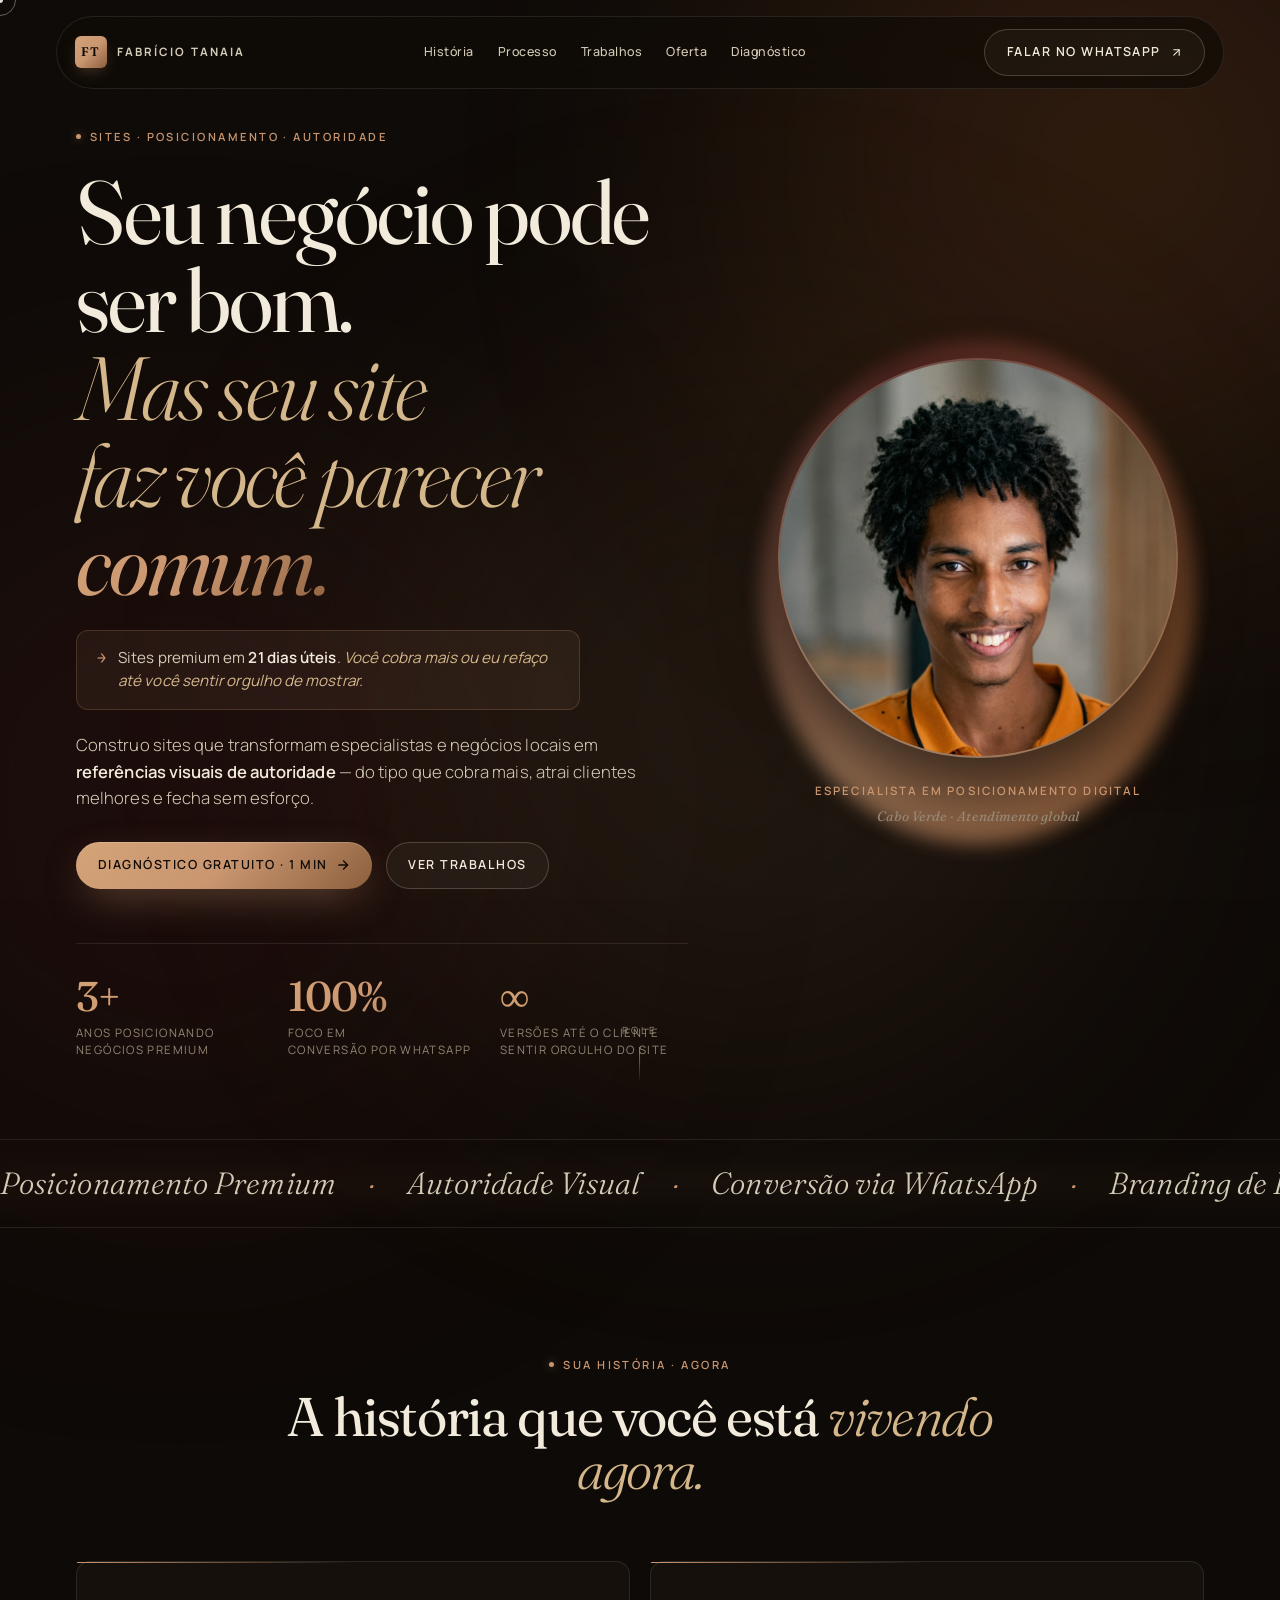
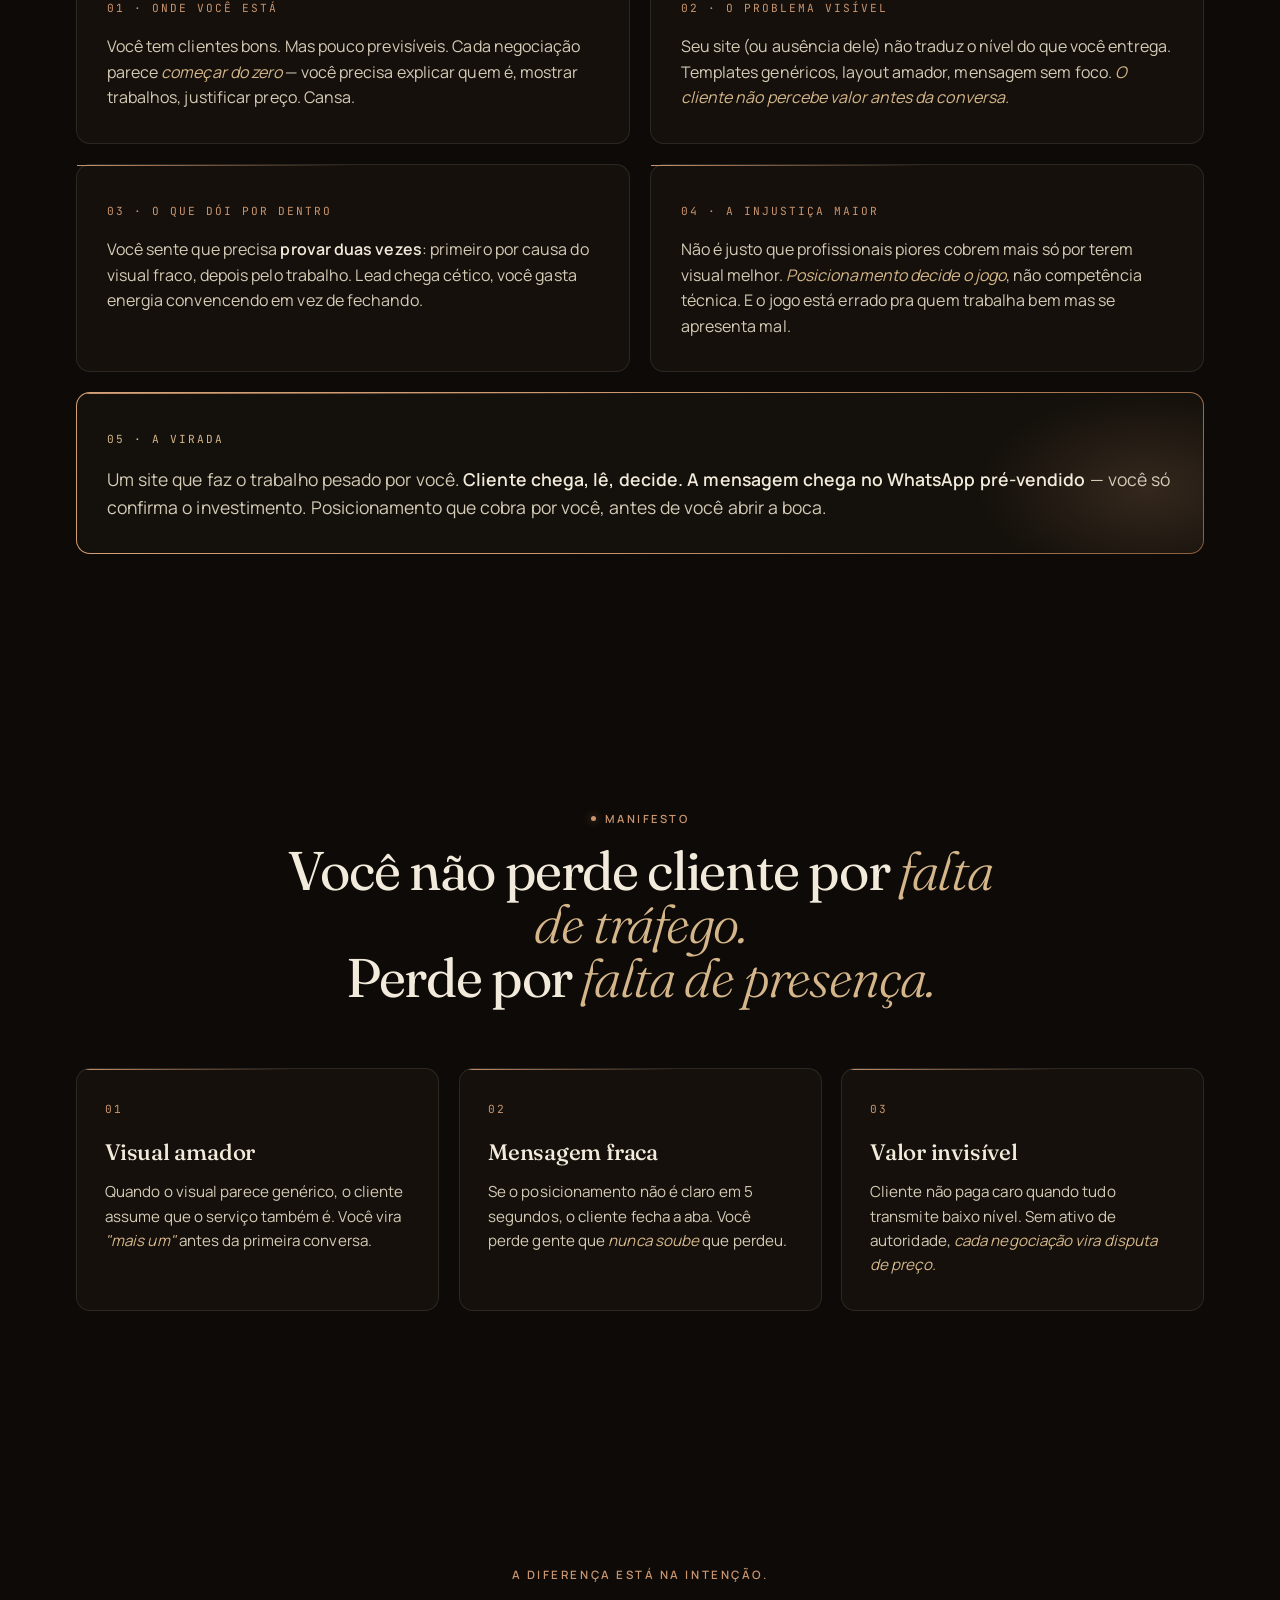
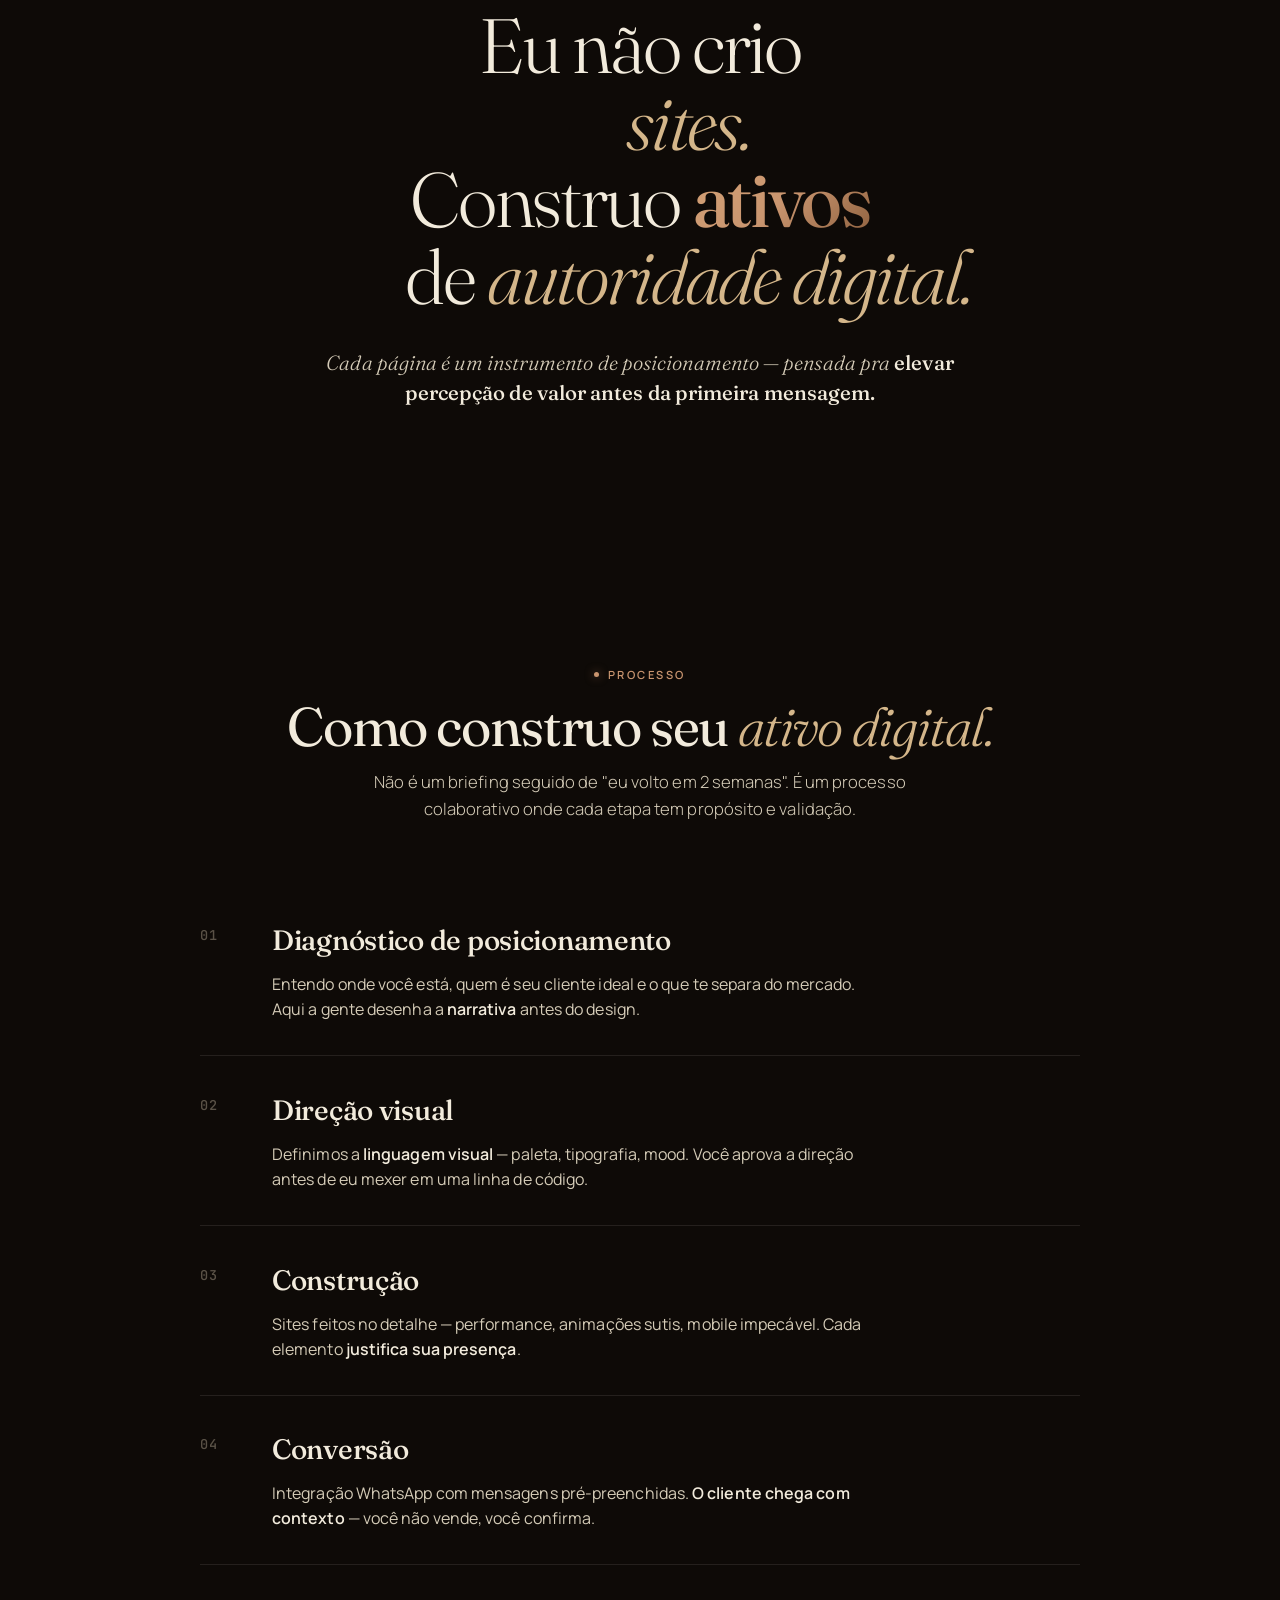
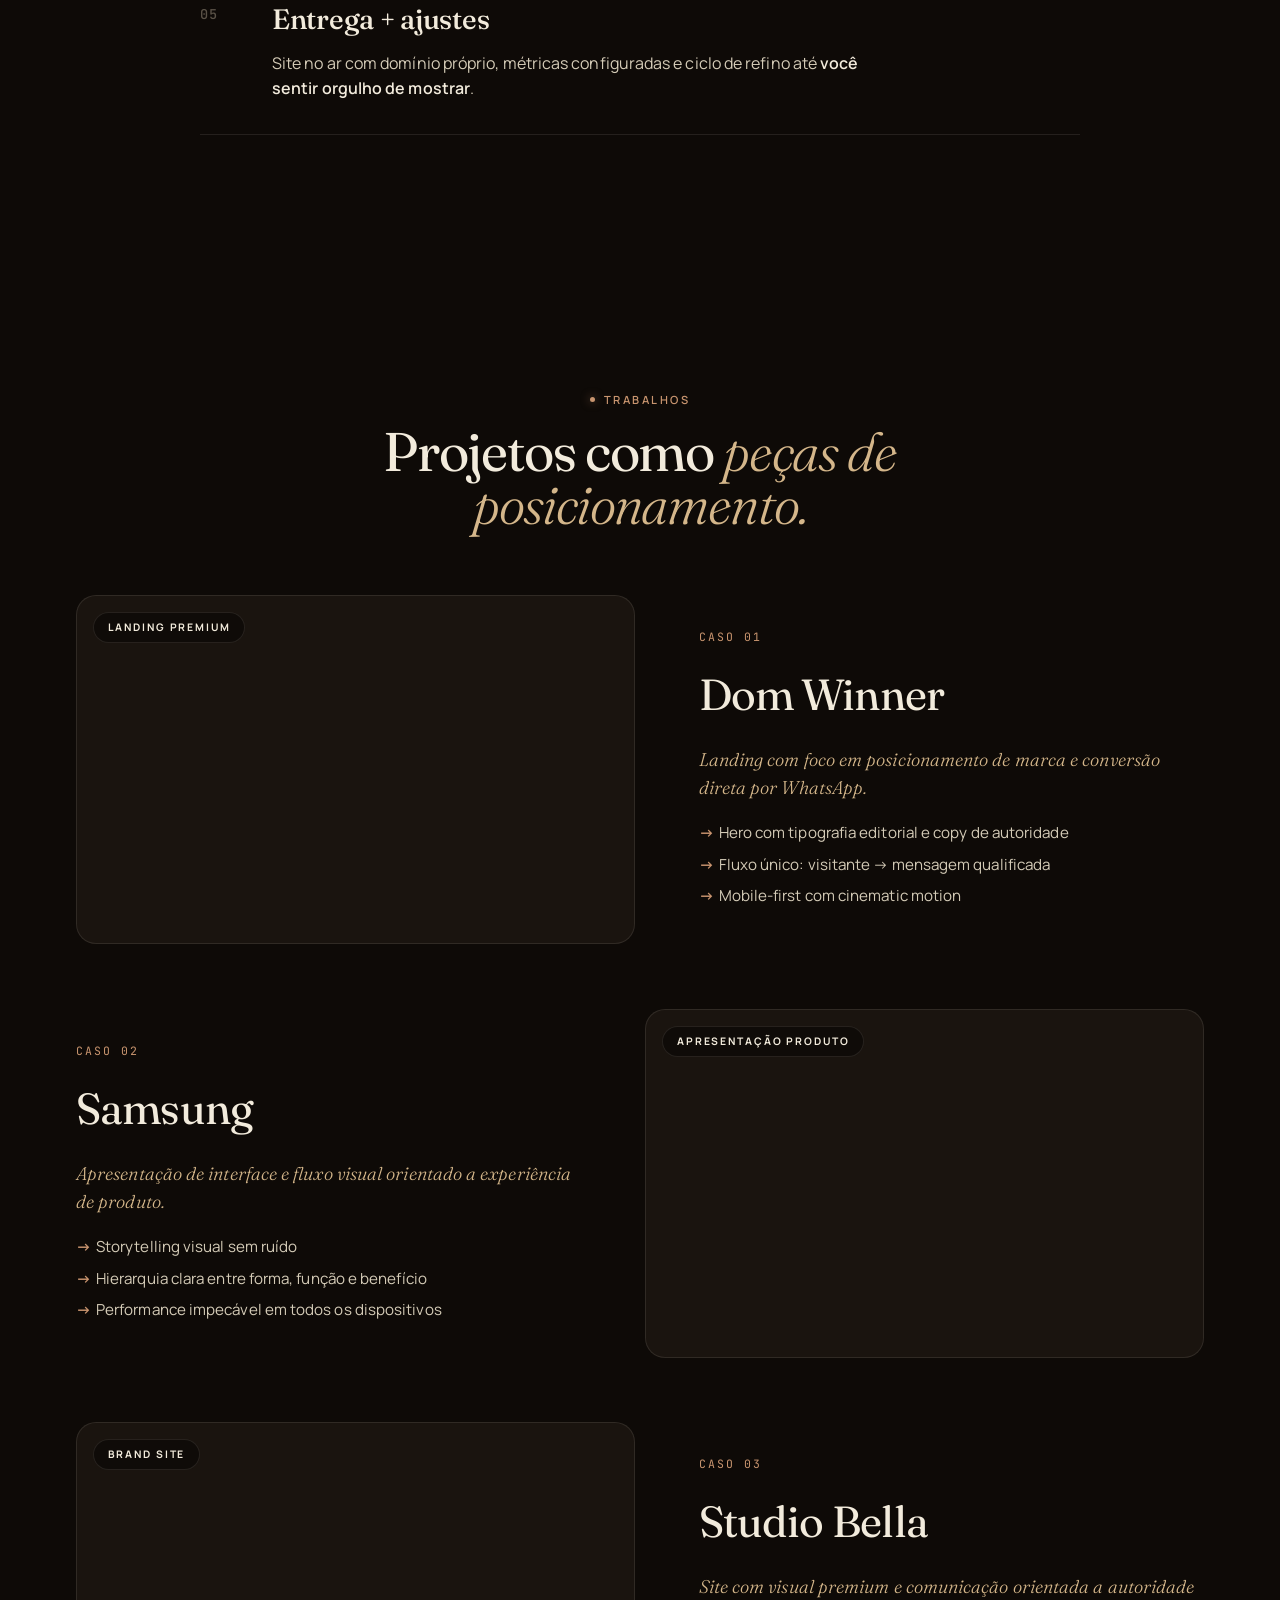
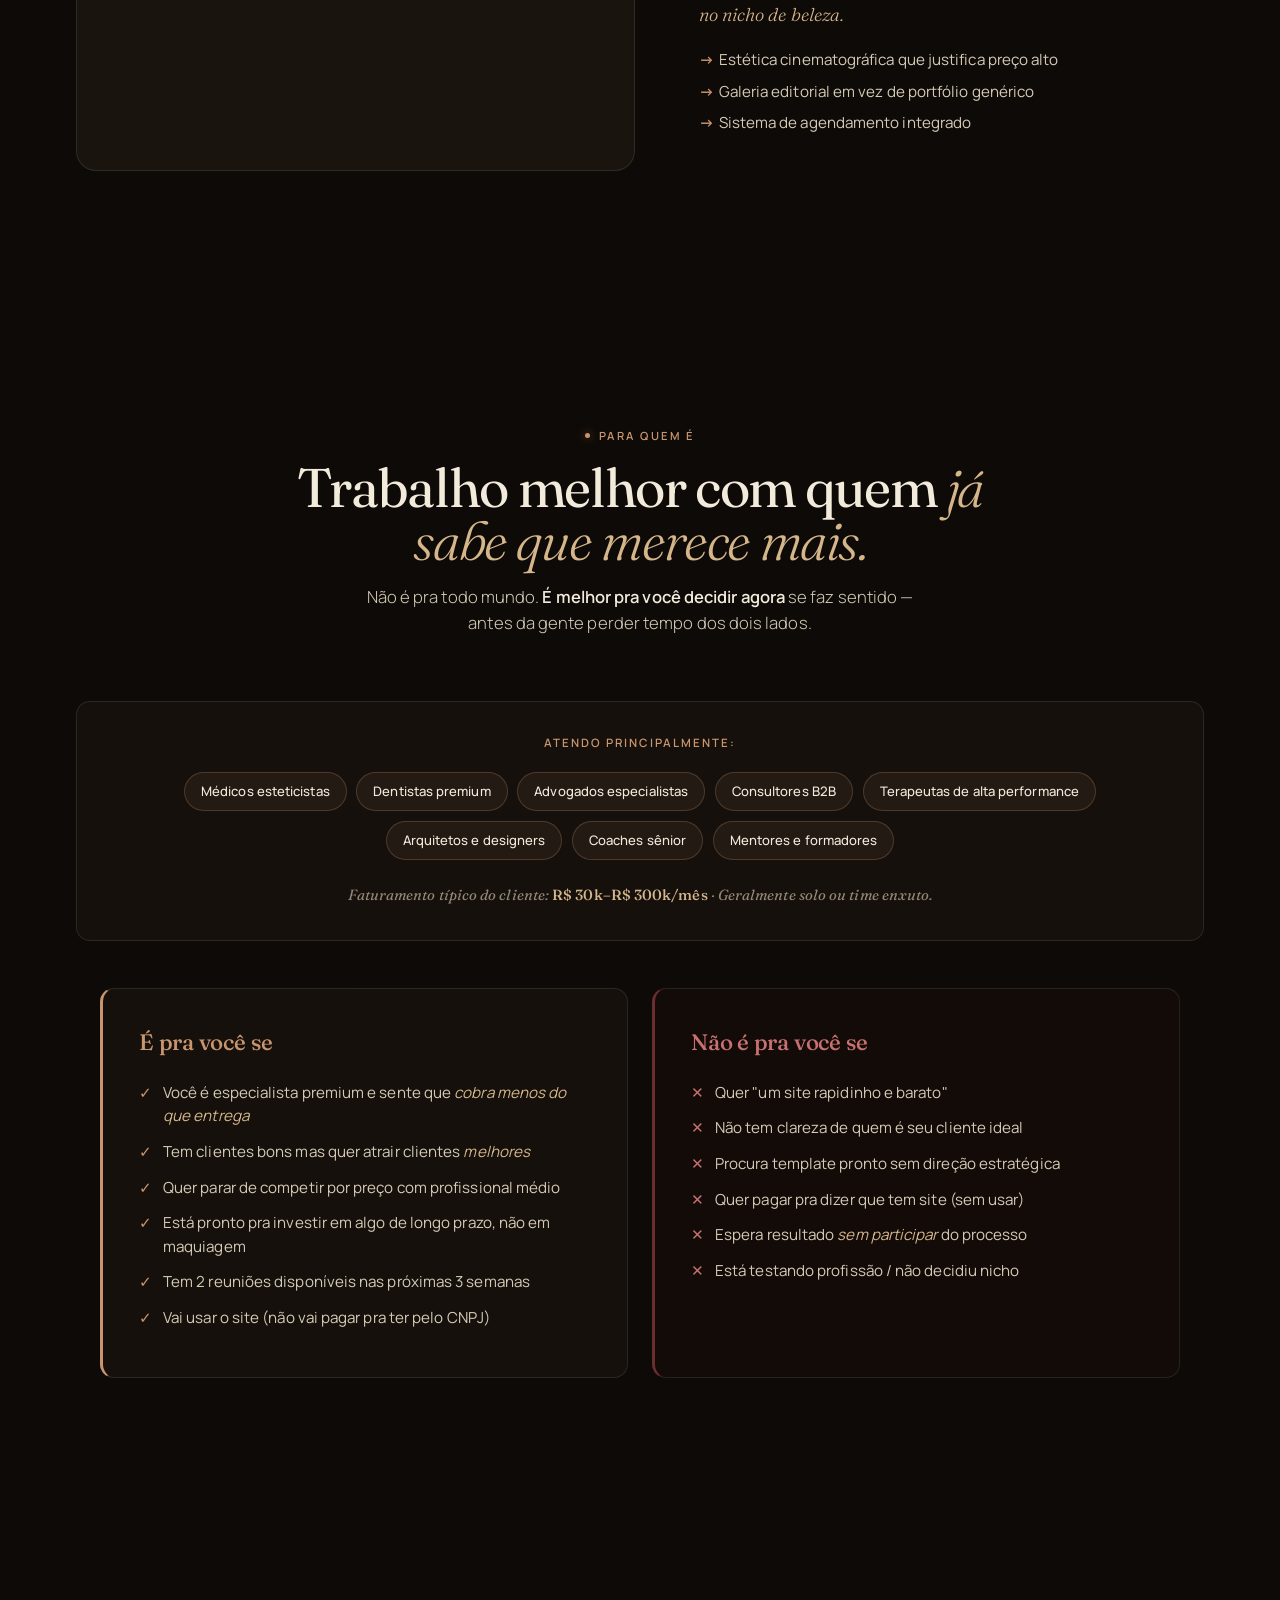
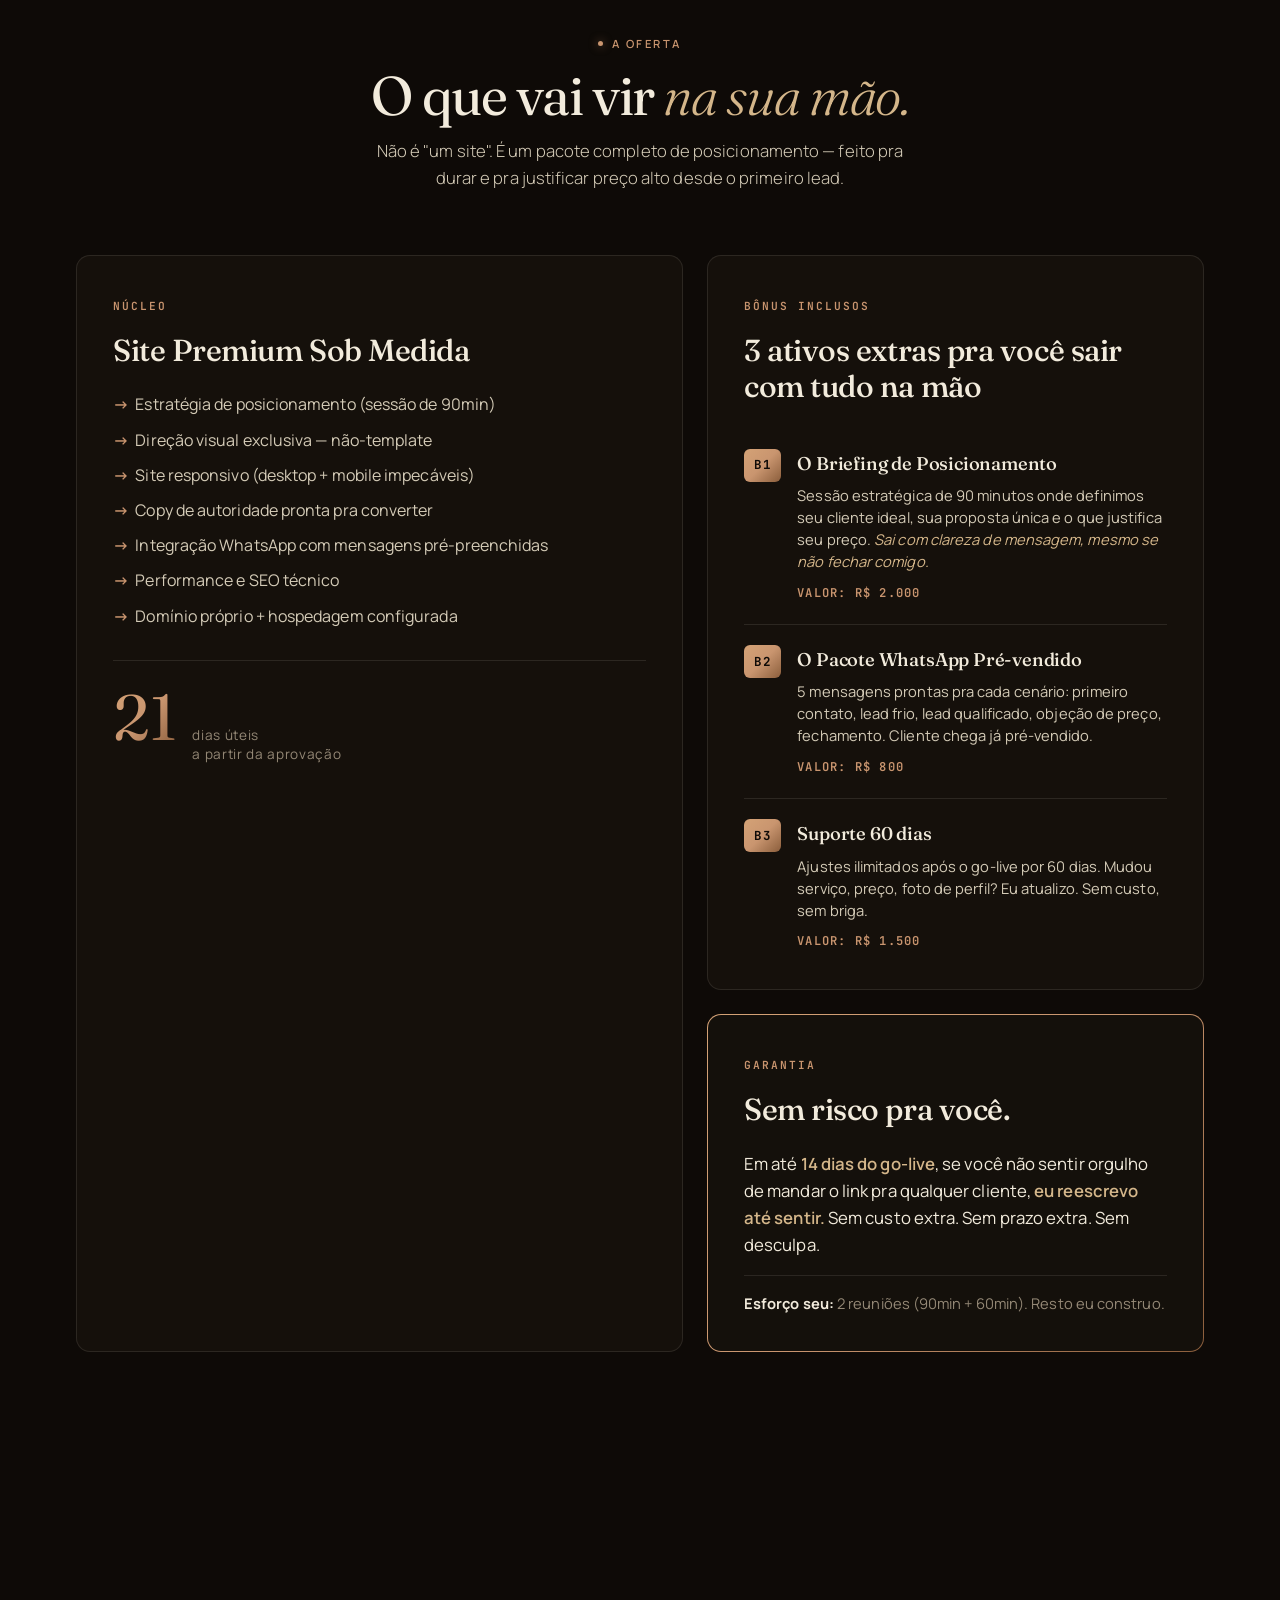
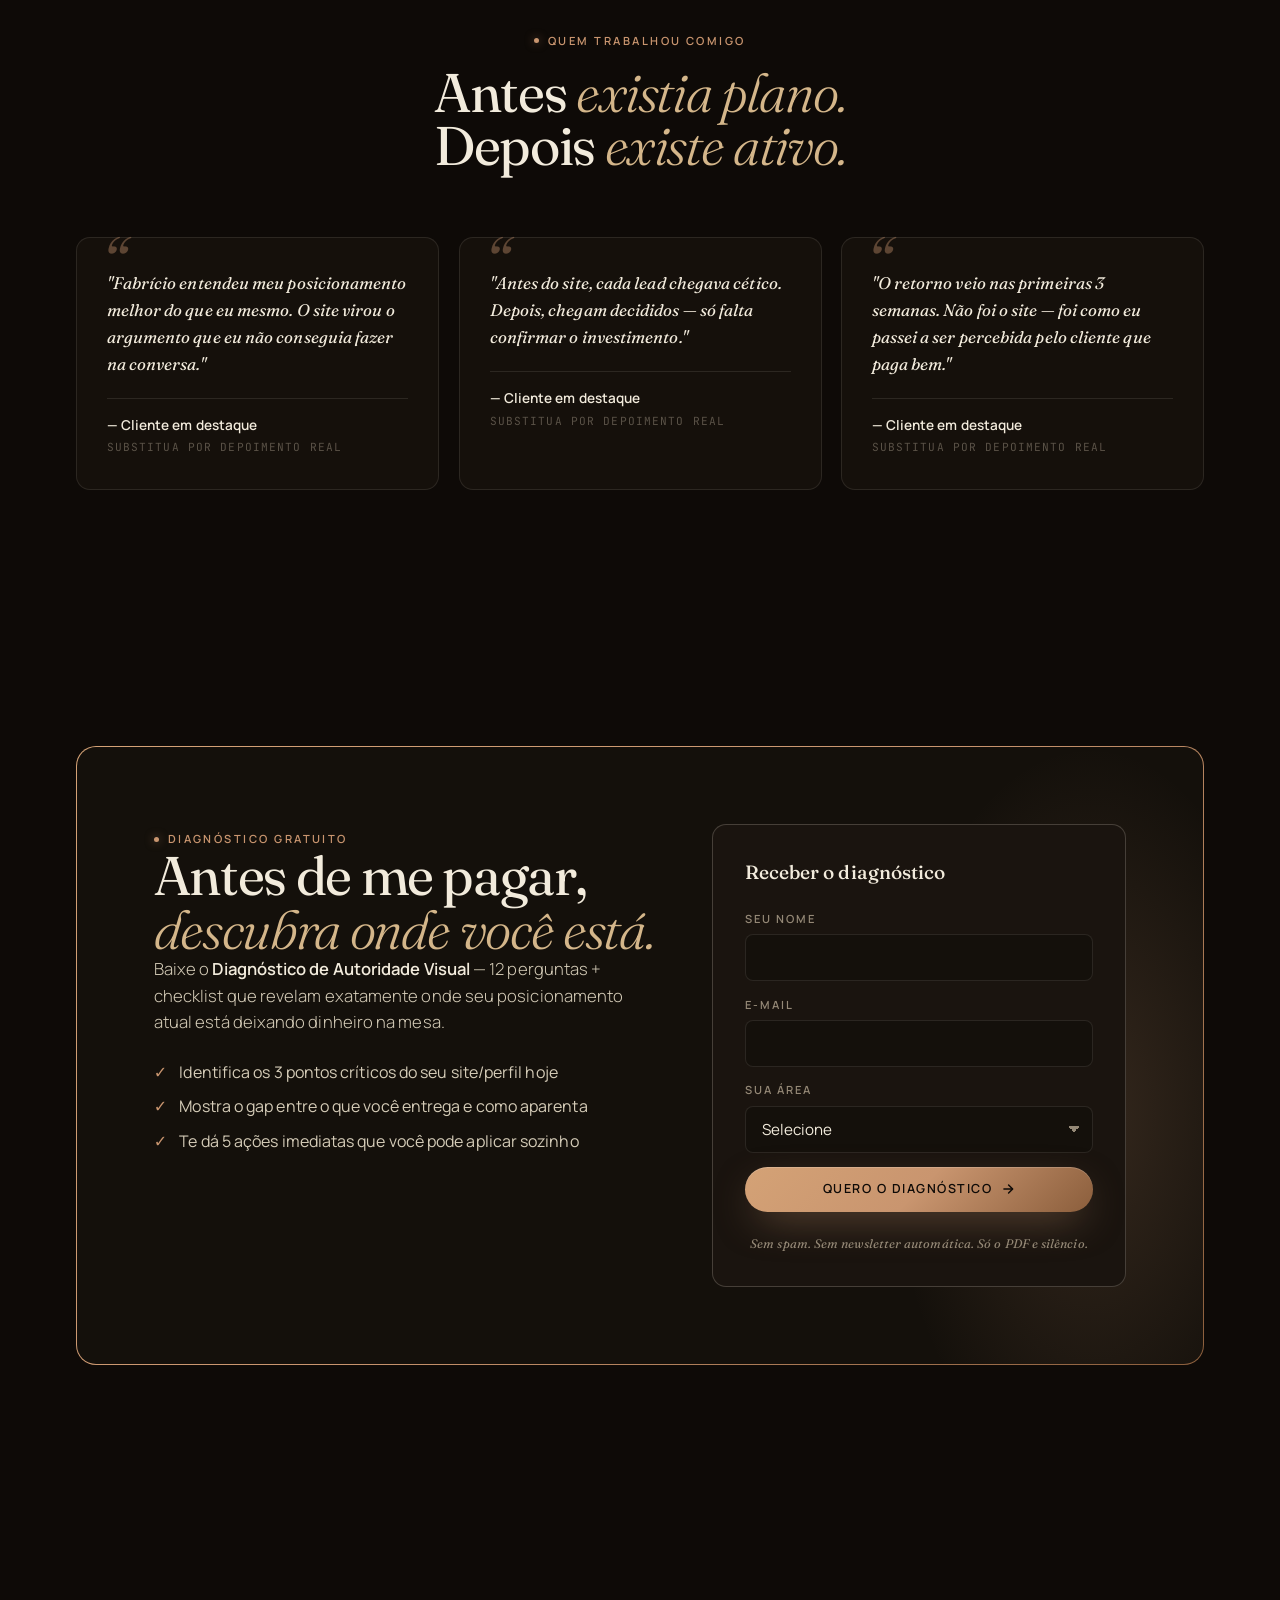
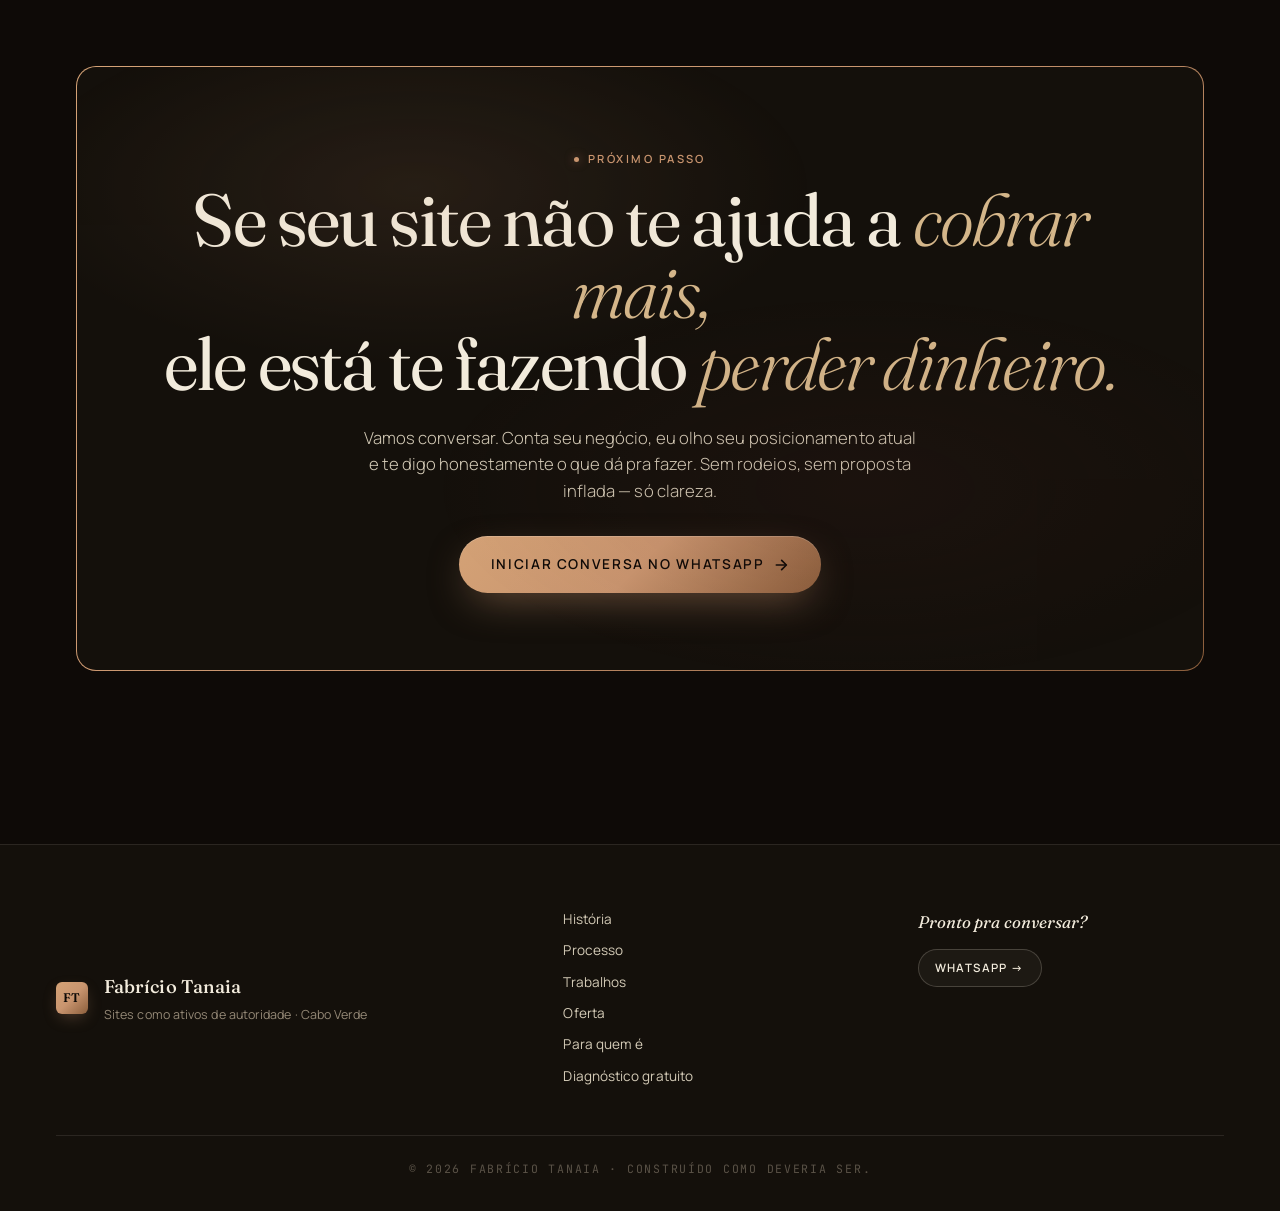
==== commit 4532a315: "feat(strategy): aplica frameworks (Hormozi+Godin+Brunson+Cardone+Kennedy) - tagline Kennedy + storyt" ====
--- a/index.html
+++ b/index.html
@@ -51,10 +51,11 @@
         <span class="brand__name">FABRÍCIO TANAIA</span>
       </a>
       <nav class="topbar__nav" aria-label="Navegação principal">
-        <a href="#manifesto">Manifesto</a>
+        <a href="#historia">História</a>
         <a href="#processo">Processo</a>
         <a href="#trabalhos">Trabalhos</a>
-        <a href="#perfil-cliente">Para quem é</a>
+        <a href="#oferta">Oferta</a>
+        <a href="#diagnostico">Diagnóstico</a>
       </nav>
       <a class="btn btn--ghost"
          href="https://wa.me/2389554721?text=Olá%2C%20quero%20falar%20sobre%20um%20site%20premium."
@@ -89,6 +90,11 @@
           </span>
         </h1>
 
+        <p class="hero__tagline reveal" data-delay="170">
+          <span class="hero__tagline-mark">→</span>
+          <span>Sites premium em <strong>21 dias úteis</strong>. <em>Você cobra mais ou eu refaço até você sentir orgulho de mostrar.</em></span>
+        </p>
+
         <p class="lead reveal" data-delay="220">
           Construo sites que transformam especialistas e negócios locais em
           <strong>referências visuais de autoridade</strong> — do tipo que
@@ -97,10 +103,9 @@
 
         <div class="hero__actions reveal" data-delay="320">
           <a class="btn btn--primary"
-             href="https://wa.me/2389554721?text=Quero%20um%20site%20que%20me%20posicione%20como%20premium."
-             target="_blank" rel="noopener noreferrer"
+             href="#diagnostico"
              data-cursor="grow">
-            Quero um site nesse nível
+            Diagnóstico gratuito · 1 min
             <svg width="14" height="14" viewBox="0 0 24 24" fill="none" stroke="currentColor" stroke-width="2.5" stroke-linecap="round" stroke-linejoin="round">
               <path d="M5 12h14"/><path d="m13 5 7 7-7 7"/>
             </svg>
@@ -162,6 +167,41 @@
     </section>
 
     <!-- ============================================================
+         STORYTELLING (5 elementos de Godin)
+         ============================================================ -->
+    <section class="story" id="historia">
+      <header class="block__head reveal">
+        <span class="kicker"><span class="kicker__dot"></span> Sua história · agora</span>
+        <h2 class="display display--md">
+          A história que você está <em>vivendo agora.</em>
+        </h2>
+      </header>
+
+      <div class="story__grid">
+        <article class="story__panel reveal" data-delay="0">
+          <span class="story__step">01 · Onde você está</span>
+          <p>Você tem clientes bons. Mas pouco previsíveis. Cada negociação parece <em>começar do zero</em> — você precisa explicar quem é, mostrar trabalhos, justificar preço. Cansa.</p>
+        </article>
+        <article class="story__panel reveal" data-delay="80">
+          <span class="story__step">02 · O problema visível</span>
+          <p>Seu site (ou ausência dele) não traduz o nível do que você entrega. Templates genéricos, layout amador, mensagem sem foco. <em>O cliente não percebe valor antes da conversa.</em></p>
+        </article>
+        <article class="story__panel reveal" data-delay="160">
+          <span class="story__step">03 · O que dói por dentro</span>
+          <p>Você sente que precisa <strong>provar duas vezes</strong>: primeiro por causa do visual fraco, depois pelo trabalho. Lead chega cético, você gasta energia convencendo em vez de fechando.</p>
+        </article>
+        <article class="story__panel reveal" data-delay="240">
+          <span class="story__step">04 · A injustiça maior</span>
+          <p>Não é justo que profissionais piores cobrem mais só por terem visual melhor. <em>Posicionamento decide o jogo</em>, não competência técnica. E o jogo está errado pra quem trabalha bem mas se apresenta mal.</p>
+        </article>
+        <article class="story__panel story__panel--change reveal" data-delay="320">
+          <span class="story__step">05 · A virada</span>
+          <p>Um site que faz o trabalho pesado por você. <strong>Cliente chega, lê, decide. A mensagem chega no WhatsApp pré-vendido</strong> — você só confirma o investimento. Posicionamento que cobra por você, antes de você abrir a boca.</p>
+        </article>
+      </div>
+    </section>
+
+    <!-- ============================================================
          MANIFESTO (3 problemas)
          ============================================================ -->
     <section class="block" id="manifesto">
@@ -343,17 +383,38 @@
         <h2 class="display display--md">
           Trabalho melhor com quem <em>já sabe que merece mais.</em>
         </h2>
+        <p class="lead lead--center">
+          Não é pra todo mundo. <strong>É melhor pra você decidir agora</strong> se faz sentido — antes da gente perder tempo dos dois lados.
+        </p>
       </header>
+
+      <div class="niches reveal">
+        <p class="niches__label">Atendo principalmente:</p>
+        <div class="niches__pills">
+          <span>Médicos esteticistas</span>
+          <span>Dentistas premium</span>
+          <span>Advogados especialistas</span>
+          <span>Consultores B2B</span>
+          <span>Terapeutas de alta performance</span>
+          <span>Arquitetos e designers</span>
+          <span>Coaches sênior</span>
+          <span>Mentores e formadores</span>
+        </div>
+        <p class="niches__sub">
+          Faturamento típico do cliente: <strong>R$ 30k–R$ 300k/mês</strong> · Geralmente solo ou time enxuto.
+        </p>
+      </div>
 
       <div class="audience">
         <article class="audience__col audience__col--yes reveal" data-delay="0">
           <h3>É pra você se</h3>
           <ul>
-            <li>Você é especialista, médico, advogado, consultor, esteticista, arquiteto ou prestador premium</li>
-            <li>Sente que cobra menos do que entrega</li>
+            <li>Você é especialista premium e sente que <em>cobra menos do que entrega</em></li>
             <li>Tem clientes bons mas quer atrair clientes <em>melhores</em></li>
-            <li>Quer parar de competir por preço</li>
+            <li>Quer parar de competir por preço com profissional médio</li>
             <li>Está pronto pra investir em algo de longo prazo, não em maquiagem</li>
+            <li>Tem 2 reuniões disponíveis nas próximas 3 semanas</li>
+            <li>Vai usar o site (não vai pagar pra ter pelo CNPJ)</li>
           </ul>
         </article>
 
@@ -361,12 +422,195 @@
           <h3>Não é pra você se</h3>
           <ul>
             <li>Quer "um site rapidinho e barato"</li>
-            <li>Não tem clareza de quem é seu cliente</li>
-            <li>Procura template pronto sem direção</li>
-            <li>Quer pagar pra dizer que tem site</li>
-            <li>Espera resultado sem participar do processo</li>
+            <li>Não tem clareza de quem é seu cliente ideal</li>
+            <li>Procura template pronto sem direção estratégica</li>
+            <li>Quer pagar pra dizer que tem site (sem usar)</li>
+            <li>Espera resultado <em>sem participar</em> do processo</li>
+            <li>Está testando profissão / não decidiu nicho</li>
           </ul>
         </article>
+      </div>
+    </section>
+
+    <!-- ============================================================
+         OFERTA (Grand Slam — Hormozi)
+         ============================================================ -->
+    <section class="block" id="oferta">
+      <header class="block__head reveal">
+        <span class="kicker"><span class="kicker__dot"></span> A oferta</span>
+        <h2 class="display display--md">
+          O que vai vir <em>na sua mão.</em>
+        </h2>
+        <p class="lead lead--center">
+          Não é "um site". É um pacote completo de posicionamento — feito pra durar e pra justificar preço alto desde o primeiro lead.
+        </p>
+      </header>
+
+      <div class="offer">
+        <article class="offer__core reveal" data-delay="0">
+          <span class="offer__label">Núcleo</span>
+          <h3>Site Premium Sob Medida</h3>
+          <ul class="offer__points">
+            <li>Estratégia de posicionamento (sessão de 90min)</li>
+            <li>Direção visual exclusiva — não-template</li>
+            <li>Site responsivo (desktop + mobile impecáveis)</li>
+            <li>Copy de autoridade pronta pra converter</li>
+            <li>Integração WhatsApp com mensagens pré-preenchidas</li>
+            <li>Performance e SEO técnico</li>
+            <li>Domínio próprio + hospedagem configurada</li>
+          </ul>
+          <p class="offer__time">
+            <span class="offer__time-num">21</span>
+            <span class="offer__time-label">dias úteis<br />a partir da aprovação</span>
+          </p>
+        </article>
+
+        <article class="offer__bonuses reveal" data-delay="100">
+          <span class="offer__label">Bônus inclusos</span>
+          <h3>3 ativos extras pra você sair com tudo na mão</h3>
+
+          <div class="offer__bonus">
+            <span class="offer__bonus-num">B1</span>
+            <div>
+              <h4>O Briefing de Posicionamento</h4>
+              <p>Sessão estratégica de 90 minutos onde definimos seu cliente ideal, sua proposta única e o que justifica seu preço. <em>Sai com clareza de mensagem, mesmo se não fechar comigo.</em></p>
+              <span class="offer__bonus-value">Valor: R$ 2.000</span>
+            </div>
+          </div>
+
+          <div class="offer__bonus">
+            <span class="offer__bonus-num">B2</span>
+            <div>
+              <h4>O Pacote WhatsApp Pré-vendido</h4>
+              <p>5 mensagens prontas pra cada cenário: primeiro contato, lead frio, lead qualificado, objeção de preço, fechamento. Cliente chega já pré-vendido.</p>
+              <span class="offer__bonus-value">Valor: R$ 800</span>
+            </div>
+          </div>
+
+          <div class="offer__bonus">
+            <span class="offer__bonus-num">B3</span>
+            <div>
+              <h4>Suporte 60 dias</h4>
+              <p>Ajustes ilimitados após o go-live por 60 dias. Mudou serviço, preço, foto de perfil? Eu atualizo. Sem custo, sem briga.</p>
+              <span class="offer__bonus-value">Valor: R$ 1.500</span>
+            </div>
+          </div>
+        </article>
+
+        <article class="offer__guarantee reveal" data-delay="200">
+          <span class="offer__label">Garantia</span>
+          <h3>Sem risco pra você.</h3>
+          <p class="offer__guarantee-text">
+            Em até <strong>14 dias do go-live</strong>, se você não sentir orgulho de mandar o link pra qualquer cliente,
+            <strong>eu reescrevo até sentir.</strong>
+            Sem custo extra. Sem prazo extra. Sem desculpa.
+          </p>
+          <p class="offer__effort">
+            <strong>Esforço seu:</strong> 2 reuniões (90min + 60min). Resto eu construo.
+          </p>
+        </article>
+      </div>
+    </section>
+
+    <!-- ============================================================
+         DEPOIMENTOS (placeholder pra Fabrício preencher)
+         ============================================================ -->
+    <section class="block" id="depoimentos">
+      <header class="block__head reveal">
+        <span class="kicker"><span class="kicker__dot"></span> Quem trabalhou comigo</span>
+        <h2 class="display display--md">
+          Antes <em>existia plano.</em><br />Depois <em>existe ativo.</em>
+        </h2>
+      </header>
+
+      <div class="testimonials">
+        <article class="testimonial reveal" data-delay="0">
+          <p class="testimonial__quote">
+            "Fabrício entendeu meu posicionamento melhor do que eu mesmo. O site virou o argumento que eu não conseguia fazer na conversa."
+          </p>
+          <footer class="testimonial__author">
+            <strong>— Cliente em destaque</strong>
+            <span>Substitua por depoimento real</span>
+          </footer>
+        </article>
+
+        <article class="testimonial reveal" data-delay="100">
+          <p class="testimonial__quote">
+            "Antes do site, cada lead chegava cético. Depois, chegam decididos — só falta confirmar o investimento."
+          </p>
+          <footer class="testimonial__author">
+            <strong>— Cliente em destaque</strong>
+            <span>Substitua por depoimento real</span>
+          </footer>
+        </article>
+
+        <article class="testimonial reveal" data-delay="200">
+          <p class="testimonial__quote">
+            "O retorno veio nas primeiras 3 semanas. Não foi o site — foi como eu passei a ser percebida pelo cliente que paga bem."
+          </p>
+          <footer class="testimonial__author">
+            <strong>— Cliente em destaque</strong>
+            <span>Substitua por depoimento real</span>
+          </footer>
+        </article>
+      </div>
+    </section>
+
+    <!-- ============================================================
+         LEAD MAGNET (Brunson value ladder degree 0)
+         ============================================================ -->
+    <section class="block" id="diagnostico">
+      <div class="lead-magnet reveal">
+        <div class="lead-magnet__copy">
+          <span class="kicker"><span class="kicker__dot"></span> Diagnóstico gratuito</span>
+          <h2 class="display display--md">
+            Antes de me pagar, <em>descubra onde você está.</em>
+          </h2>
+          <p class="lead">
+            Baixe o <strong>Diagnóstico de Autoridade Visual</strong> — 12 perguntas + checklist
+            que revelam exatamente onde seu posicionamento atual está deixando dinheiro na mesa.
+          </p>
+          <ul class="lead-magnet__benefits">
+            <li>Identifica os 3 pontos críticos do seu site/perfil hoje</li>
+            <li>Mostra o gap entre o que você entrega e como aparenta</li>
+            <li>Te dá 5 ações imediatas que você pode aplicar sozinho</li>
+          </ul>
+        </div>
+
+        <form class="lead-form" id="leadForm" action="https://formspree.io/f/SEU_ENDPOINT_AQUI" method="POST">
+          <p class="lead-form__title">Receber o diagnóstico</p>
+          <div class="field">
+            <label for="leadName">Seu nome</label>
+            <input id="leadName" name="name" type="text" required autocomplete="name" />
+          </div>
+          <div class="field">
+            <label for="leadEmail">E-mail</label>
+            <input id="leadEmail" name="email" type="email" required autocomplete="email" />
+          </div>
+          <div class="field">
+            <label for="leadNiche">Sua área</label>
+            <select id="leadNiche" name="niche" required>
+              <option value="">Selecione</option>
+              <option>Médico esteta</option>
+              <option>Dentista</option>
+              <option>Advogado</option>
+              <option>Consultor B2B</option>
+              <option>Terapeuta</option>
+              <option>Arquiteto / Designer</option>
+              <option>Coach / Mentor</option>
+              <option>Outro</option>
+            </select>
+          </div>
+          <button type="submit" class="btn btn--primary btn--full">
+            Quero o diagnóstico
+            <svg width="14" height="14" viewBox="0 0 24 24" fill="none" stroke="currentColor" stroke-width="2.5" stroke-linecap="round" stroke-linejoin="round">
+              <path d="M5 12h14"/><path d="m13 5 7 7-7 7"/>
+            </svg>
+          </button>
+          <p class="lead-form__small">
+            Sem spam. Sem newsletter automática. Só o PDF e silêncio.
+          </p>
+        </form>
       </div>
     </section>
 
@@ -412,10 +656,12 @@
       </div>
 
       <nav class="footer__nav" aria-label="Navegação rodapé">
-        <a href="#manifesto">Manifesto</a>
+        <a href="#historia">História</a>
         <a href="#processo">Processo</a>
         <a href="#trabalhos">Trabalhos</a>
+        <a href="#oferta">Oferta</a>
         <a href="#perfil-cliente">Para quem é</a>
+        <a href="#diagnostico">Diagnóstico gratuito</a>
       </nav>
 
       <div class="footer__contact">
--- a/styles.css
+++ b/styles.css
@@ -866,3 +866,471 @@
   .ambient { animation: none; }
   .reveal { opacity: 1; transform: none; }
 }
+
+
+
+/* =========================================================
+   HERO TAGLINE (Kennedy specific promise)
+========================================================= */
+.hero__tagline {
+  display: flex;
+  align-items: flex-start;
+  gap: 0.75rem;
+  padding: 1rem 1.25rem;
+  background: rgba(201, 149, 111, 0.08);
+  border: 1px solid rgba(201, 149, 111, 0.22);
+  border-radius: 12px;
+  font-size: 0.95rem;
+  line-height: 1.5;
+  color: var(--text-soft);
+  max-width: 56ch;
+}
+.hero__tagline-mark {
+  font-family: var(--ff-mono);
+  font-weight: 700;
+  color: var(--bronze);
+  flex-shrink: 0;
+}
+.hero__tagline strong { color: var(--text); font-weight: 600; }
+.hero__tagline em { color: var(--gold-soft); font-style: italic; }
+
+/* =========================================================
+   STORY (5-element storytelling)
+========================================================= */
+.story {
+  max-width: var(--maxw);
+  margin: 0 auto;
+  padding: clamp(5rem, 10vw, 8rem) var(--pad-x);
+}
+.story__grid {
+  display: grid;
+  grid-template-columns: repeat(2, 1fr);
+  gap: 1.25rem;
+}
+.story__panel {
+  padding: 2rem 1.85rem;
+  background: var(--bg-card);
+  border: 1px solid var(--line);
+  border-radius: var(--radius);
+  position: relative;
+  transition: all 400ms var(--ease);
+}
+.story__panel:hover {
+  border-color: var(--line-strong);
+  transform: translateY(-3px);
+}
+.story__panel::before {
+  content: "";
+  position: absolute;
+  top: 0; left: 0;
+  width: 50%; height: 1px;
+  background: linear-gradient(90deg, var(--bronze), transparent);
+}
+.story__step {
+  display: inline-block;
+  font-family: var(--ff-mono);
+  font-size: 0.7rem;
+  letter-spacing: 0.18em;
+  color: var(--bronze);
+  margin-bottom: 1rem;
+  text-transform: uppercase;
+}
+.story__panel p {
+  color: var(--text-soft);
+  font-size: 1rem;
+  line-height: 1.6;
+}
+.story__panel em { color: var(--gold-soft); font-style: italic; }
+.story__panel strong { color: var(--text); font-weight: 600; }
+
+/* The "change" panel (5th element) gets emphasis */
+.story__panel--change {
+  grid-column: 1 / -1;
+  background:
+    linear-gradient(var(--bg-soft), var(--bg-soft)) padding-box,
+    var(--grad-bronze) border-box;
+  border: 1.5px solid transparent;
+  position: relative;
+  overflow: hidden;
+}
+.story__panel--change::after {
+  content: "";
+  position: absolute;
+  top: -40%; right: -20%;
+  width: 50%; height: 200%;
+  background: radial-gradient(50% 50% at 50% 50%, rgba(201, 149, 111, 0.18), transparent 60%);
+  pointer-events: none;
+}
+.story__panel--change .story__step { color: var(--gold-soft); }
+.story__panel--change p { font-size: 1.1rem; position: relative; z-index: 1; }
+
+/* =========================================================
+   NICHES (specific list of who I serve)
+========================================================= */
+.niches {
+  text-align: center;
+  margin-bottom: 3rem;
+  padding: 2rem 1.5rem;
+  background: var(--bg-card);
+  border: 1px solid var(--line);
+  border-radius: var(--radius);
+}
+.niches__label {
+  font-size: 0.72rem;
+  letter-spacing: 0.18em;
+  text-transform: uppercase;
+  color: var(--bronze);
+  margin-bottom: 1.25rem;
+  font-weight: 600;
+}
+.niches__pills {
+  display: flex;
+  flex-wrap: wrap;
+  justify-content: center;
+  gap: 0.6rem;
+  margin-bottom: 1.5rem;
+}
+.niches__pills span {
+  padding: 0.5rem 1rem;
+  font-size: 0.82rem;
+  border-radius: 999px;
+  background: rgba(201, 149, 111, 0.08);
+  border: 1px solid rgba(201, 149, 111, 0.25);
+  color: var(--text);
+  font-weight: 500;
+}
+.niches__sub {
+  font-size: 0.92rem;
+  color: var(--text-muted);
+  font-style: italic;
+  font-family: var(--ff-display);
+}
+.niches__sub strong { color: var(--gold-soft); font-style: normal; font-weight: 500; }
+
+/* =========================================================
+   OFFER (Hormozi Grand Slam)
+========================================================= */
+.offer {
+  display: grid;
+  grid-template-columns: 1.1fr 0.9fr;
+  gap: 1.5rem;
+  margin-bottom: 1.5rem;
+}
+.offer__core,
+.offer__bonuses,
+.offer__guarantee {
+  padding: 2.25rem;
+  background: var(--bg-card);
+  border: 1px solid var(--line);
+  border-radius: var(--radius);
+  position: relative;
+  overflow: hidden;
+}
+.offer__core { grid-row: span 2; }
+.offer__bonuses { grid-column: 2; }
+.offer__guarantee { grid-column: 2; }
+
+.offer__label {
+  display: inline-block;
+  font-family: var(--ff-mono);
+  font-size: 0.7rem;
+  letter-spacing: 0.18em;
+  color: var(--bronze);
+  margin-bottom: 1rem;
+  text-transform: uppercase;
+  font-weight: 600;
+}
+.offer__core h3,
+.offer__bonuses h3,
+.offer__guarantee h3 {
+  font-family: var(--ff-display);
+  font-size: clamp(1.5rem, 2.6vw, 1.9rem);
+  font-weight: 500;
+  letter-spacing: -0.015em;
+  margin-bottom: 1.5rem;
+  line-height: 1.2;
+}
+.offer__points li {
+  position: relative;
+  padding-left: 1.4rem;
+  margin-bottom: 0.65rem;
+  color: var(--text-soft);
+  line-height: 1.55;
+}
+.offer__points li::before {
+  content: "→";
+  position: absolute;
+  left: 0;
+  color: var(--bronze);
+  font-weight: 700;
+}
+
+.offer__time {
+  margin-top: 2rem;
+  padding-top: 1.5rem;
+  border-top: 1px solid var(--line);
+  display: flex;
+  align-items: baseline;
+  gap: 1rem;
+}
+.offer__time-num {
+  font-family: var(--ff-display);
+  font-size: clamp(3rem, 5vw, 4rem);
+  font-weight: 400;
+  background: var(--grad-bronze);
+  -webkit-background-clip: text;
+  background-clip: text;
+  color: transparent;
+  line-height: 1;
+}
+.offer__time-label {
+  font-size: 0.85rem;
+  letter-spacing: 0.05em;
+  color: var(--text-muted);
+  line-height: 1.4;
+}
+
+.offer__bonus {
+  display: grid;
+  grid-template-columns: auto 1fr;
+  gap: 1rem;
+  padding: 1.25rem 0;
+  border-bottom: 1px solid var(--line);
+}
+.offer__bonus:last-child { border-bottom: 0; padding-bottom: 0; }
+.offer__bonus-num {
+  font-family: var(--ff-mono);
+  font-size: 0.78rem;
+  font-weight: 700;
+  letter-spacing: 0.1em;
+  background: var(--grad-bronze);
+  color: var(--bg);
+  padding: 0.4rem 0.65rem;
+  border-radius: 6px;
+  height: fit-content;
+}
+.offer__bonus h4 {
+  font-family: var(--ff-display);
+  font-size: 1.15rem;
+  font-weight: 500;
+  margin-bottom: 0.35rem;
+  letter-spacing: -0.01em;
+}
+.offer__bonus p {
+  color: var(--text-soft);
+  font-size: 0.92rem;
+  line-height: 1.5;
+  margin-bottom: 0.4rem;
+}
+.offer__bonus em { color: var(--gold-soft); font-style: italic; }
+.offer__bonus-value {
+  font-family: var(--ff-mono);
+  font-size: 0.76rem;
+  letter-spacing: 0.1em;
+  color: var(--bronze);
+  font-weight: 600;
+  text-transform: uppercase;
+}
+
+.offer__guarantee {
+  background:
+    linear-gradient(var(--bg-soft), var(--bg-soft)) padding-box,
+    var(--grad-bronze) border-box;
+  border: 1.5px solid transparent;
+}
+.offer__guarantee-text {
+  color: var(--text);
+  font-size: 1.05rem;
+  line-height: 1.6;
+  margin-bottom: 1rem;
+}
+.offer__guarantee-text strong { color: var(--gold-soft); font-weight: 600; }
+.offer__effort {
+  padding-top: 1rem;
+  border-top: 1px solid var(--line);
+  font-size: 0.92rem;
+  color: var(--text-muted);
+}
+.offer__effort strong { color: var(--text); }
+
+/* =========================================================
+   TESTIMONIALS
+========================================================= */
+.testimonials {
+  display: grid;
+  grid-template-columns: repeat(3, 1fr);
+  gap: 1.25rem;
+}
+.testimonial {
+  padding: 2rem 1.85rem;
+  background: var(--bg-card);
+  border: 1px solid var(--line);
+  border-radius: var(--radius);
+  position: relative;
+}
+.testimonial::before {
+  content: "“";
+  position: absolute;
+  top: -0.5rem;
+  left: 1.5rem;
+  font-family: var(--ff-display);
+  font-style: italic;
+  font-size: 4rem;
+  line-height: 1;
+  color: var(--bronze);
+  opacity: 0.4;
+}
+.testimonial__quote {
+  font-family: var(--ff-display);
+  font-style: italic;
+  font-weight: 400;
+  font-size: 1.05rem;
+  line-height: 1.6;
+  color: var(--text);
+  margin-bottom: 1.25rem;
+  position: relative;
+  z-index: 1;
+}
+.testimonial__author {
+  display: flex;
+  flex-direction: column;
+  gap: 0.2rem;
+  padding-top: 1rem;
+  border-top: 1px solid var(--line);
+}
+.testimonial__author strong {
+  font-size: 0.85rem;
+  color: var(--text);
+  font-weight: 600;
+}
+.testimonial__author span {
+  font-family: var(--ff-mono);
+  font-size: 0.7rem;
+  color: var(--text-faint);
+  letter-spacing: 0.1em;
+  text-transform: uppercase;
+}
+
+/* =========================================================
+   LEAD MAGNET (form)
+========================================================= */
+.lead-magnet {
+  display: grid;
+  grid-template-columns: 1.1fr 0.9fr;
+  gap: clamp(2rem, 4vw, 4rem);
+  align-items: start;
+  max-width: var(--maxw);
+  margin: 0 auto;
+  padding: clamp(3rem, 6vw, 5rem);
+  background:
+    linear-gradient(var(--bg-soft), var(--bg-soft)) padding-box,
+    var(--grad-bronze) border-box;
+  border: 1.5px solid transparent;
+  border-radius: var(--radius-lg);
+  position: relative;
+  overflow: hidden;
+}
+.lead-magnet::before {
+  content: "";
+  position: absolute;
+  top: -40%; right: -20%;
+  width: 60%; height: 200%;
+  background: radial-gradient(50% 50% at 50% 50%, rgba(201, 149, 111, 0.18), transparent 60%);
+  pointer-events: none;
+}
+.lead-magnet__copy { position: relative; z-index: 1; }
+.lead-magnet__benefits {
+  margin-top: 1.5rem;
+}
+.lead-magnet__benefits li {
+  position: relative;
+  padding-left: 1.6rem;
+  margin-bottom: 0.65rem;
+  color: var(--text-soft);
+  line-height: 1.5;
+}
+.lead-magnet__benefits li::before {
+  content: "✓";
+  position: absolute;
+  left: 0;
+  color: var(--bronze);
+  font-weight: 700;
+}
+
+.lead-form {
+  position: relative;
+  z-index: 1;
+  padding: 2rem;
+  background: var(--bg-elev);
+  border: 1px solid var(--line-strong);
+  border-radius: var(--radius);
+  display: flex;
+  flex-direction: column;
+  gap: 0.9rem;
+}
+.lead-form__title {
+  font-family: var(--ff-display);
+  font-size: 1.2rem;
+  font-weight: 500;
+  margin-bottom: 0.5rem;
+  color: var(--text);
+}
+.lead-form .field {
+  display: flex;
+  flex-direction: column;
+  gap: 0.4rem;
+}
+.lead-form label {
+  font-size: 0.7rem;
+  letter-spacing: 0.18em;
+  text-transform: uppercase;
+  color: var(--text-muted);
+  font-weight: 600;
+}
+.lead-form input,
+.lead-form select {
+  background: var(--bg-soft);
+  border: 1px solid var(--line);
+  border-radius: 8px;
+  padding: 0.75rem 1rem;
+  color: var(--text);
+  font-size: 0.95rem;
+  font-family: var(--ff-body);
+  transition: all 250ms var(--ease);
+}
+.lead-form input:focus,
+.lead-form select:focus {
+  outline: none;
+  border-color: var(--bronze);
+  box-shadow: 0 0 0 3px rgba(201, 149, 111, 0.18);
+  background: var(--bg);
+}
+.lead-form select {
+  appearance: none;
+  background-image: linear-gradient(45deg, transparent 50%, var(--text-muted) 50%),
+                    linear-gradient(-45deg, transparent 50%, var(--text-muted) 50%);
+  background-position: calc(100% - 18px) 50%, calc(100% - 12px) 50%;
+  background-size: 6px 6px;
+  background-repeat: no-repeat;
+  padding-right: 2.5rem;
+}
+.btn--full { width: 100%; justify-content: center; }
+.lead-form__small {
+  font-size: 0.78rem;
+  color: var(--text-muted);
+  font-style: italic;
+  font-family: var(--ff-display);
+  text-align: center;
+  margin-top: 0.5rem;
+}
+
+/* =========================================================
+   Responsive overrides for new sections
+========================================================= */
+@media (max-width: 980px) {
+  .story__grid { grid-template-columns: 1fr; }
+  .offer { grid-template-columns: 1fr; }
+  .offer__core, .offer__bonuses, .offer__guarantee { grid-column: 1; grid-row: auto; }
+  .testimonials { grid-template-columns: 1fr; }
+  .lead-magnet { grid-template-columns: 1fr; padding: 2rem; }
+}
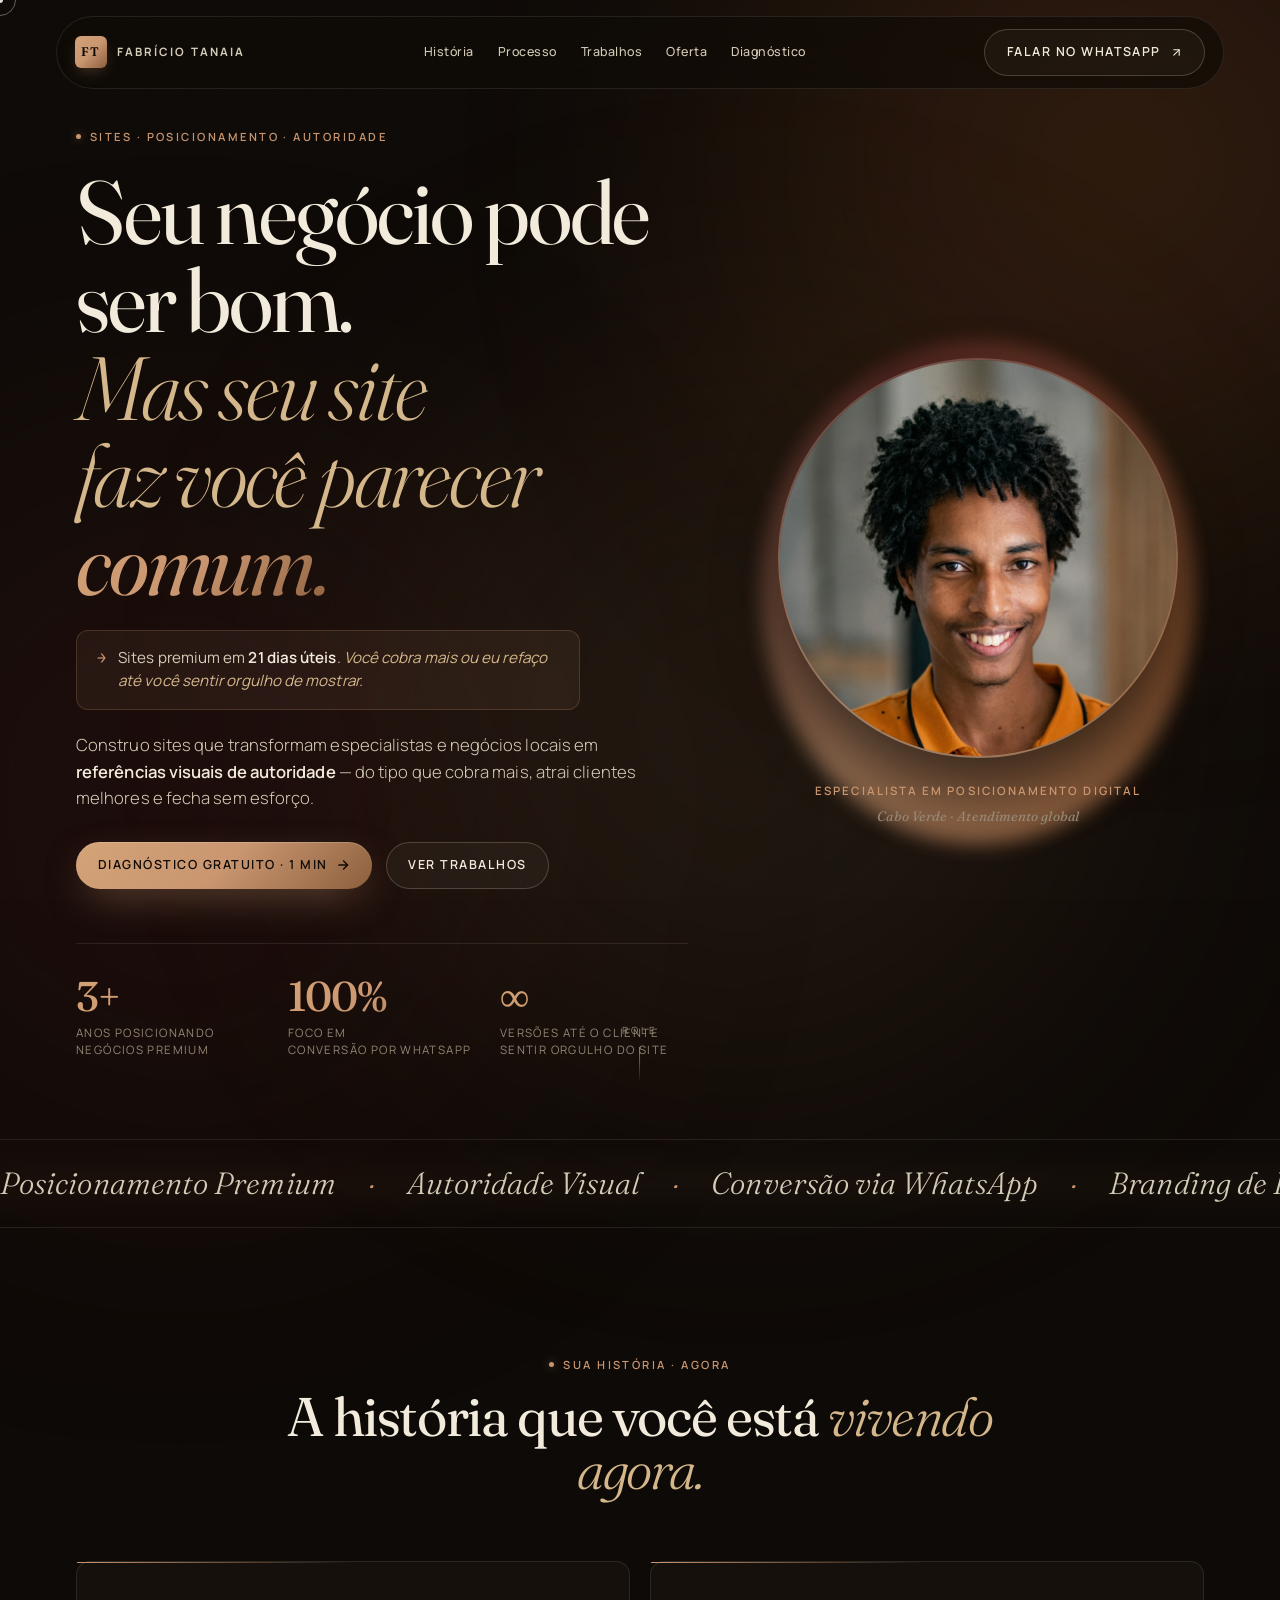
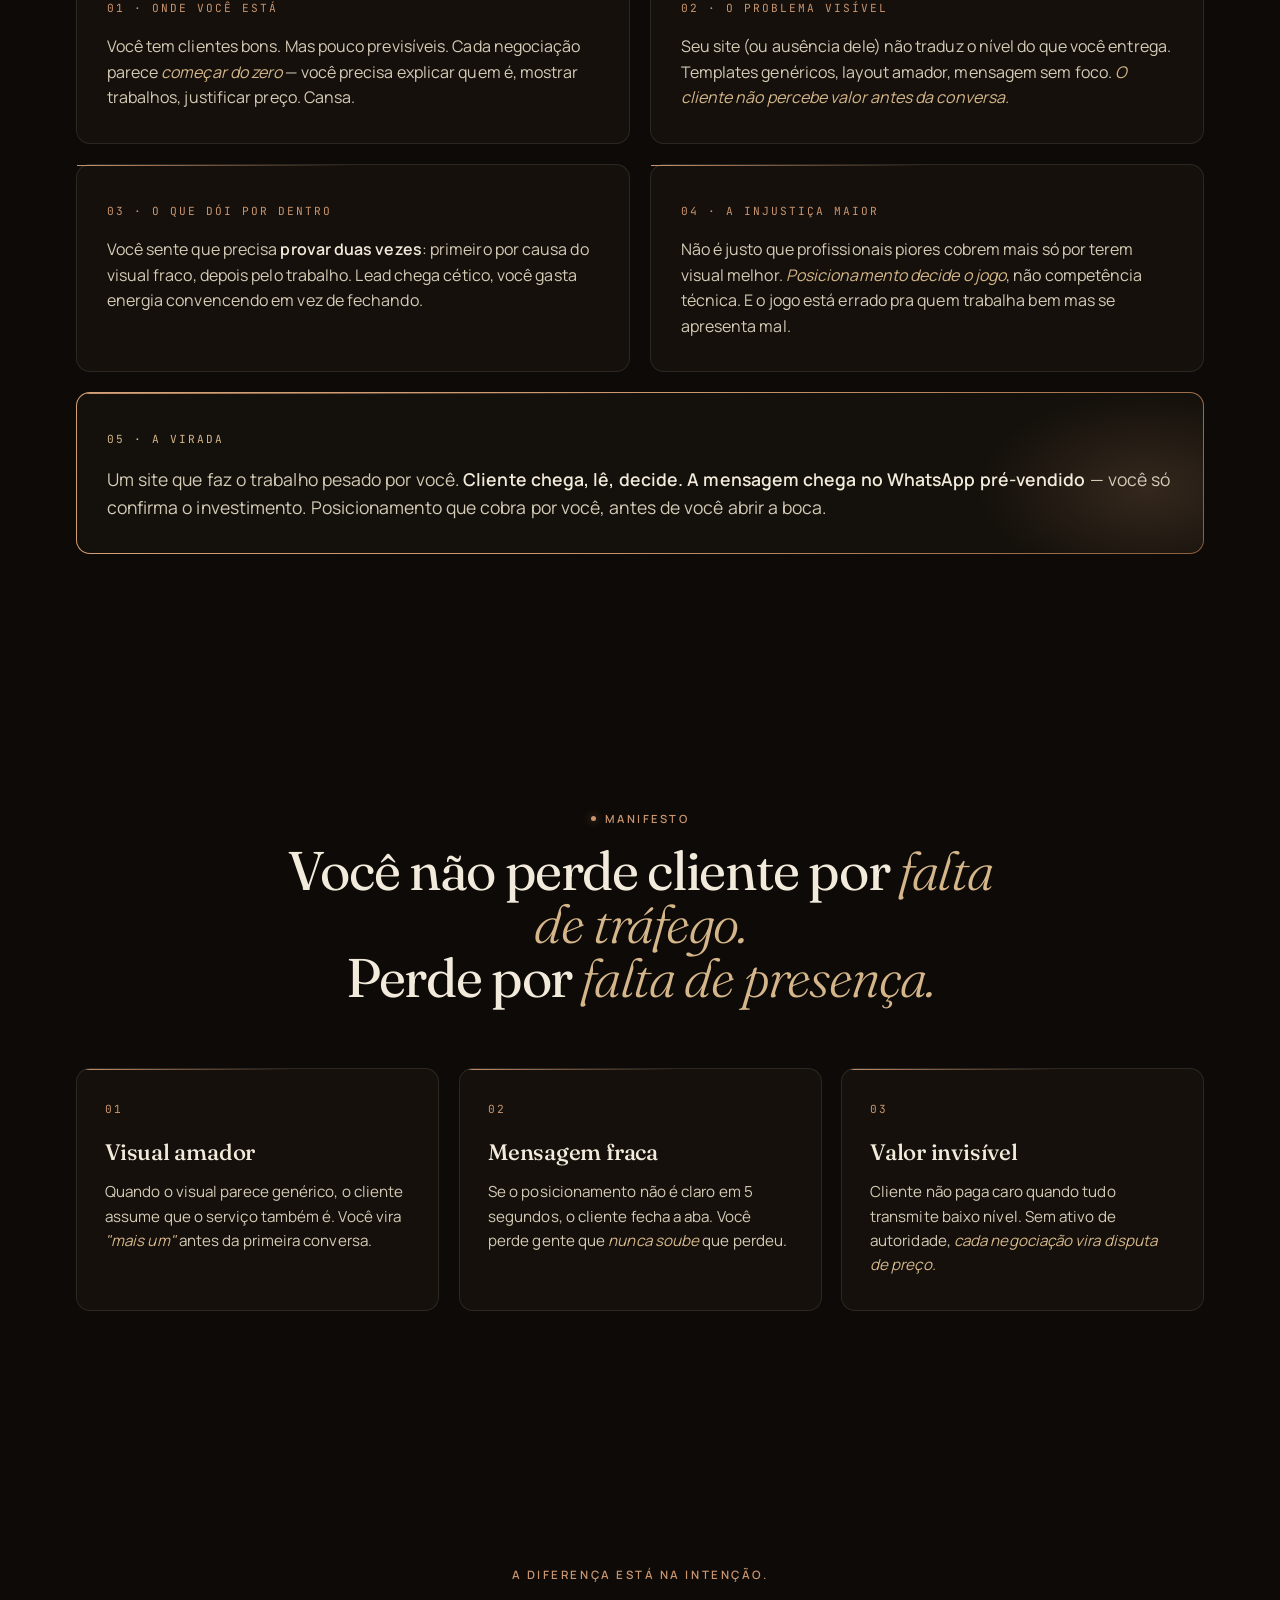
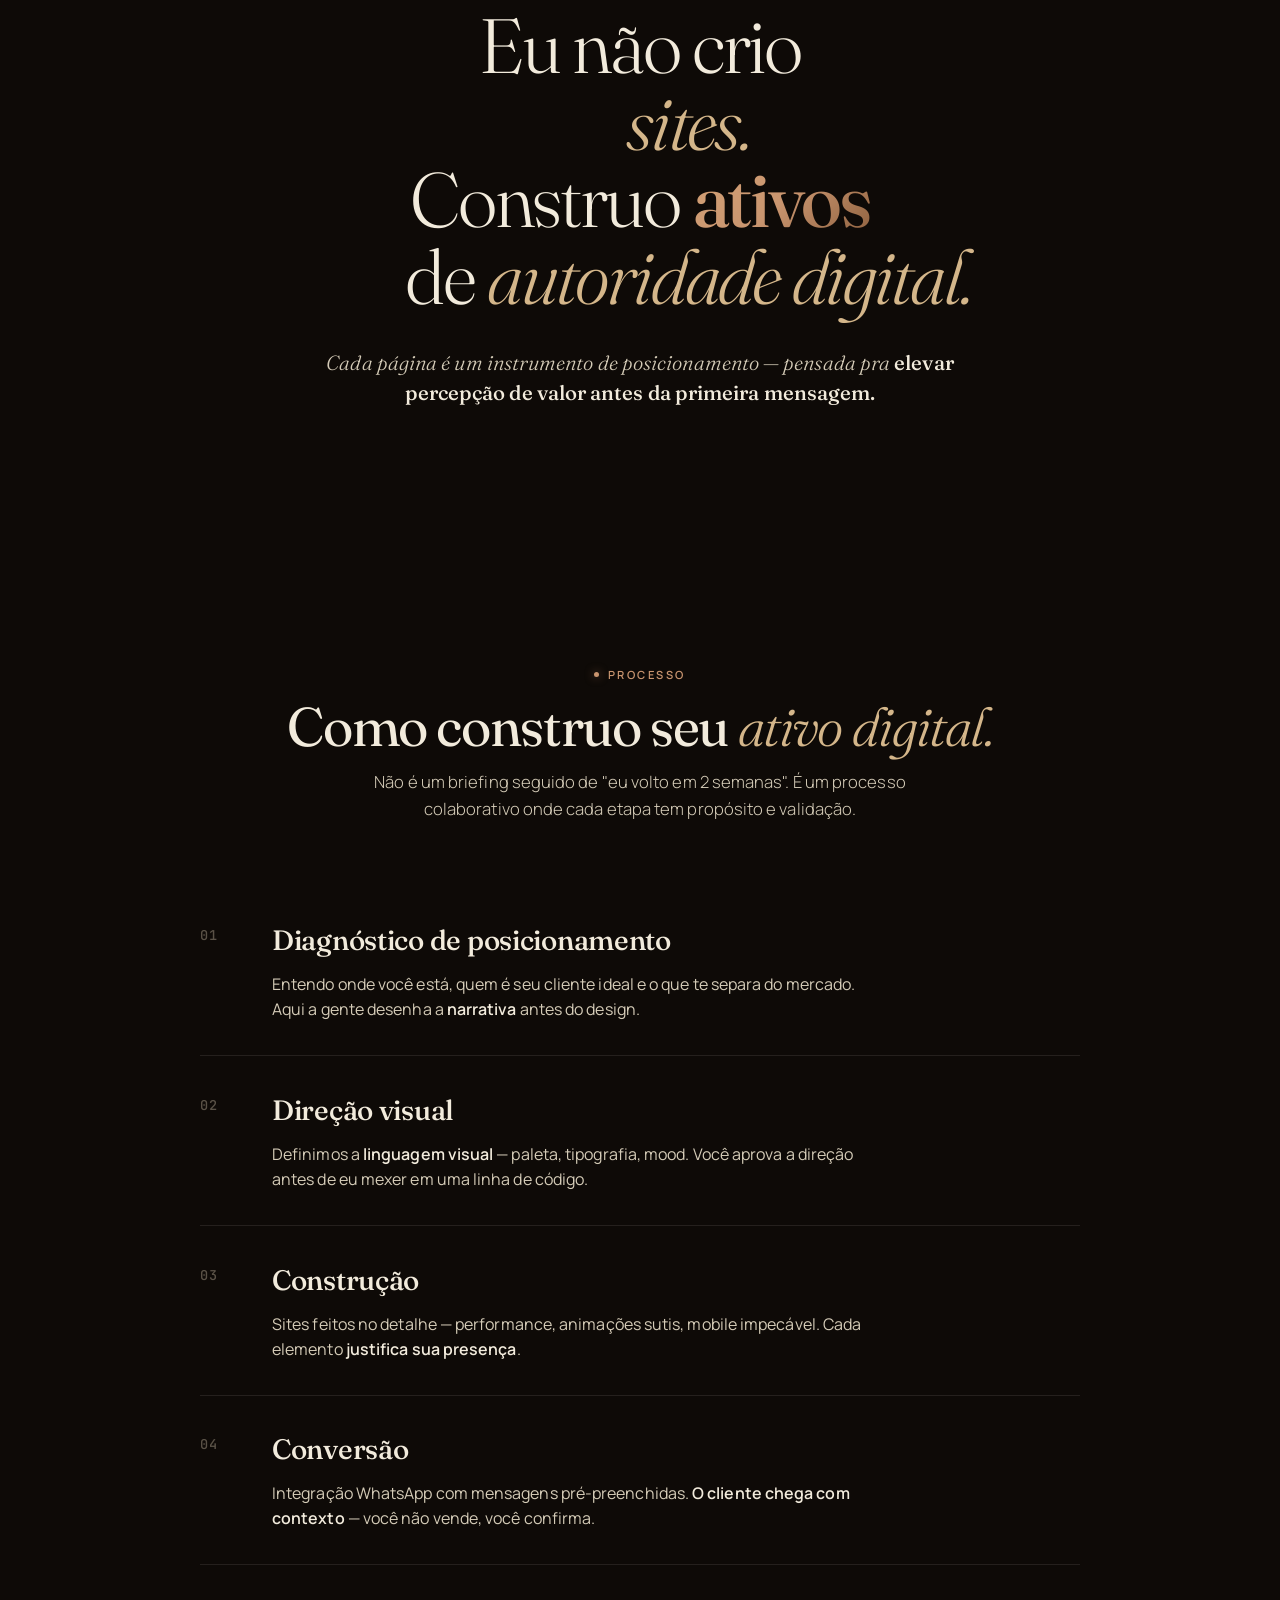
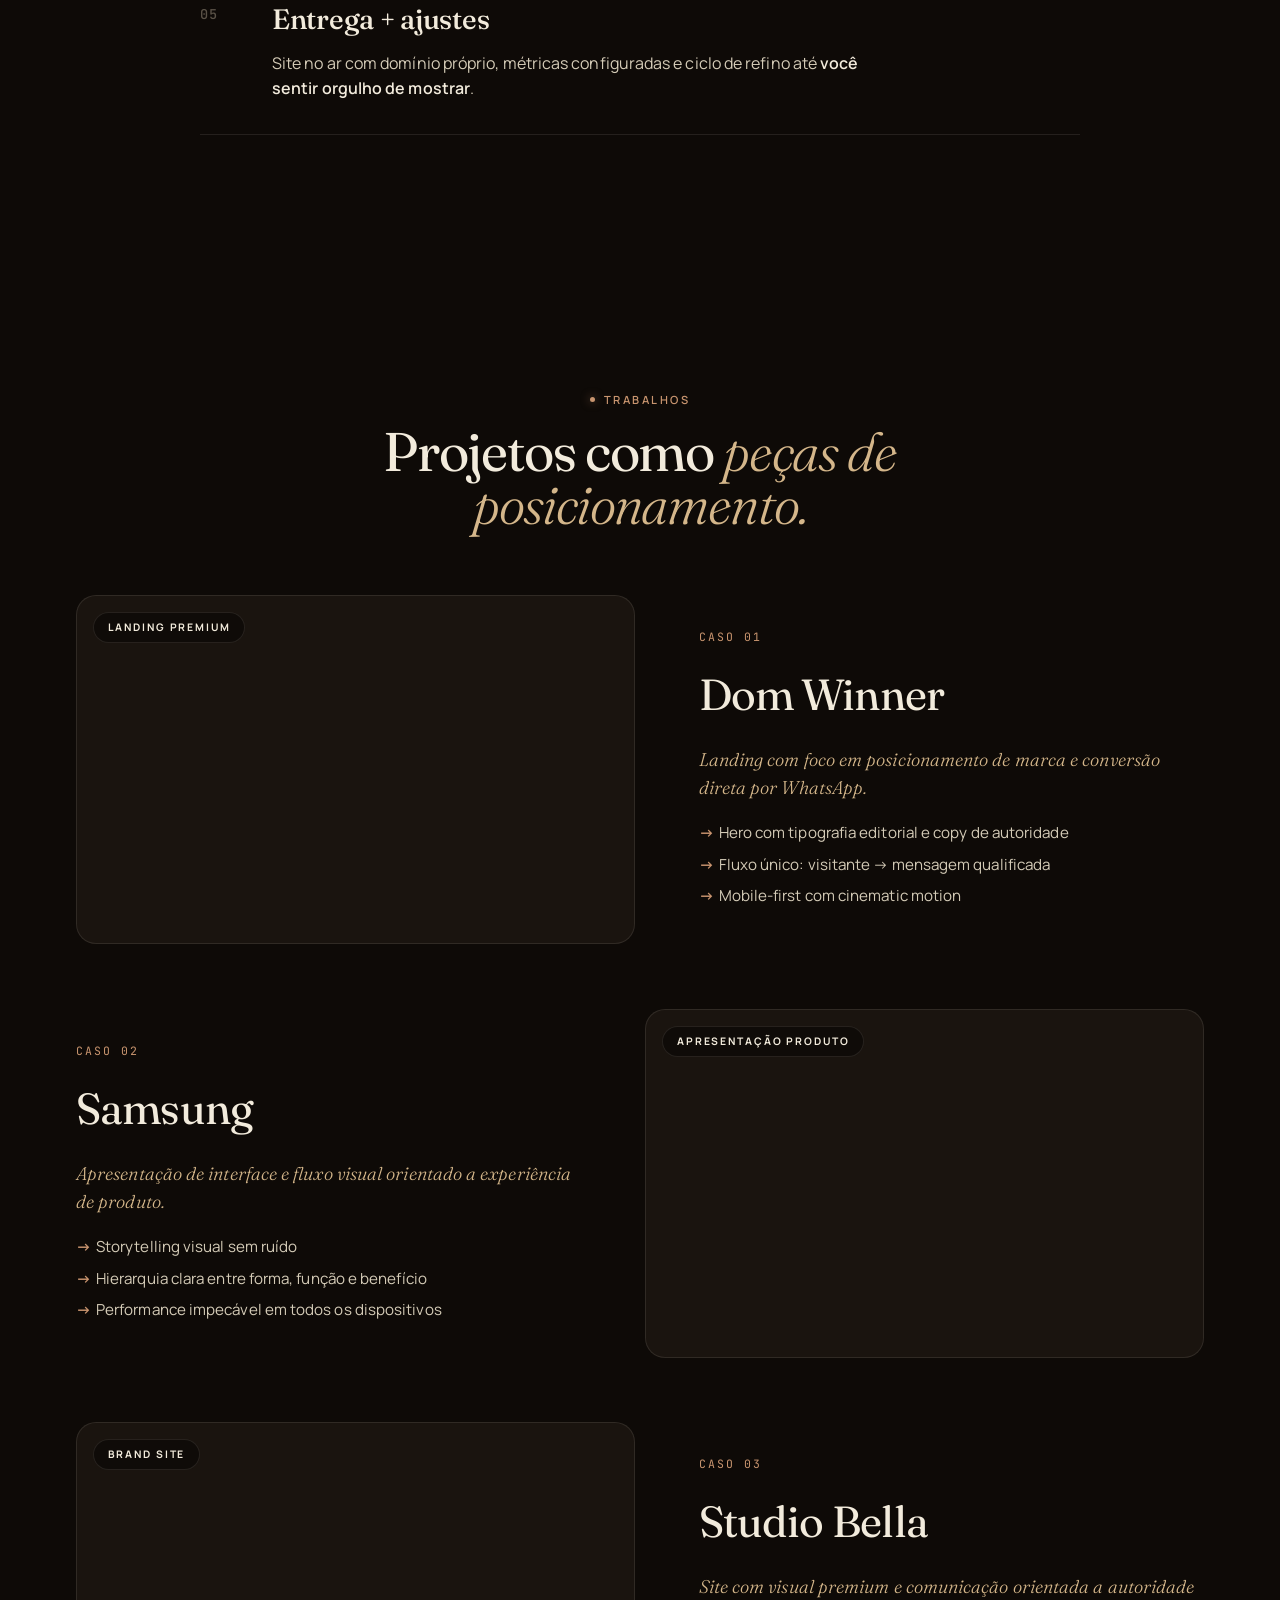
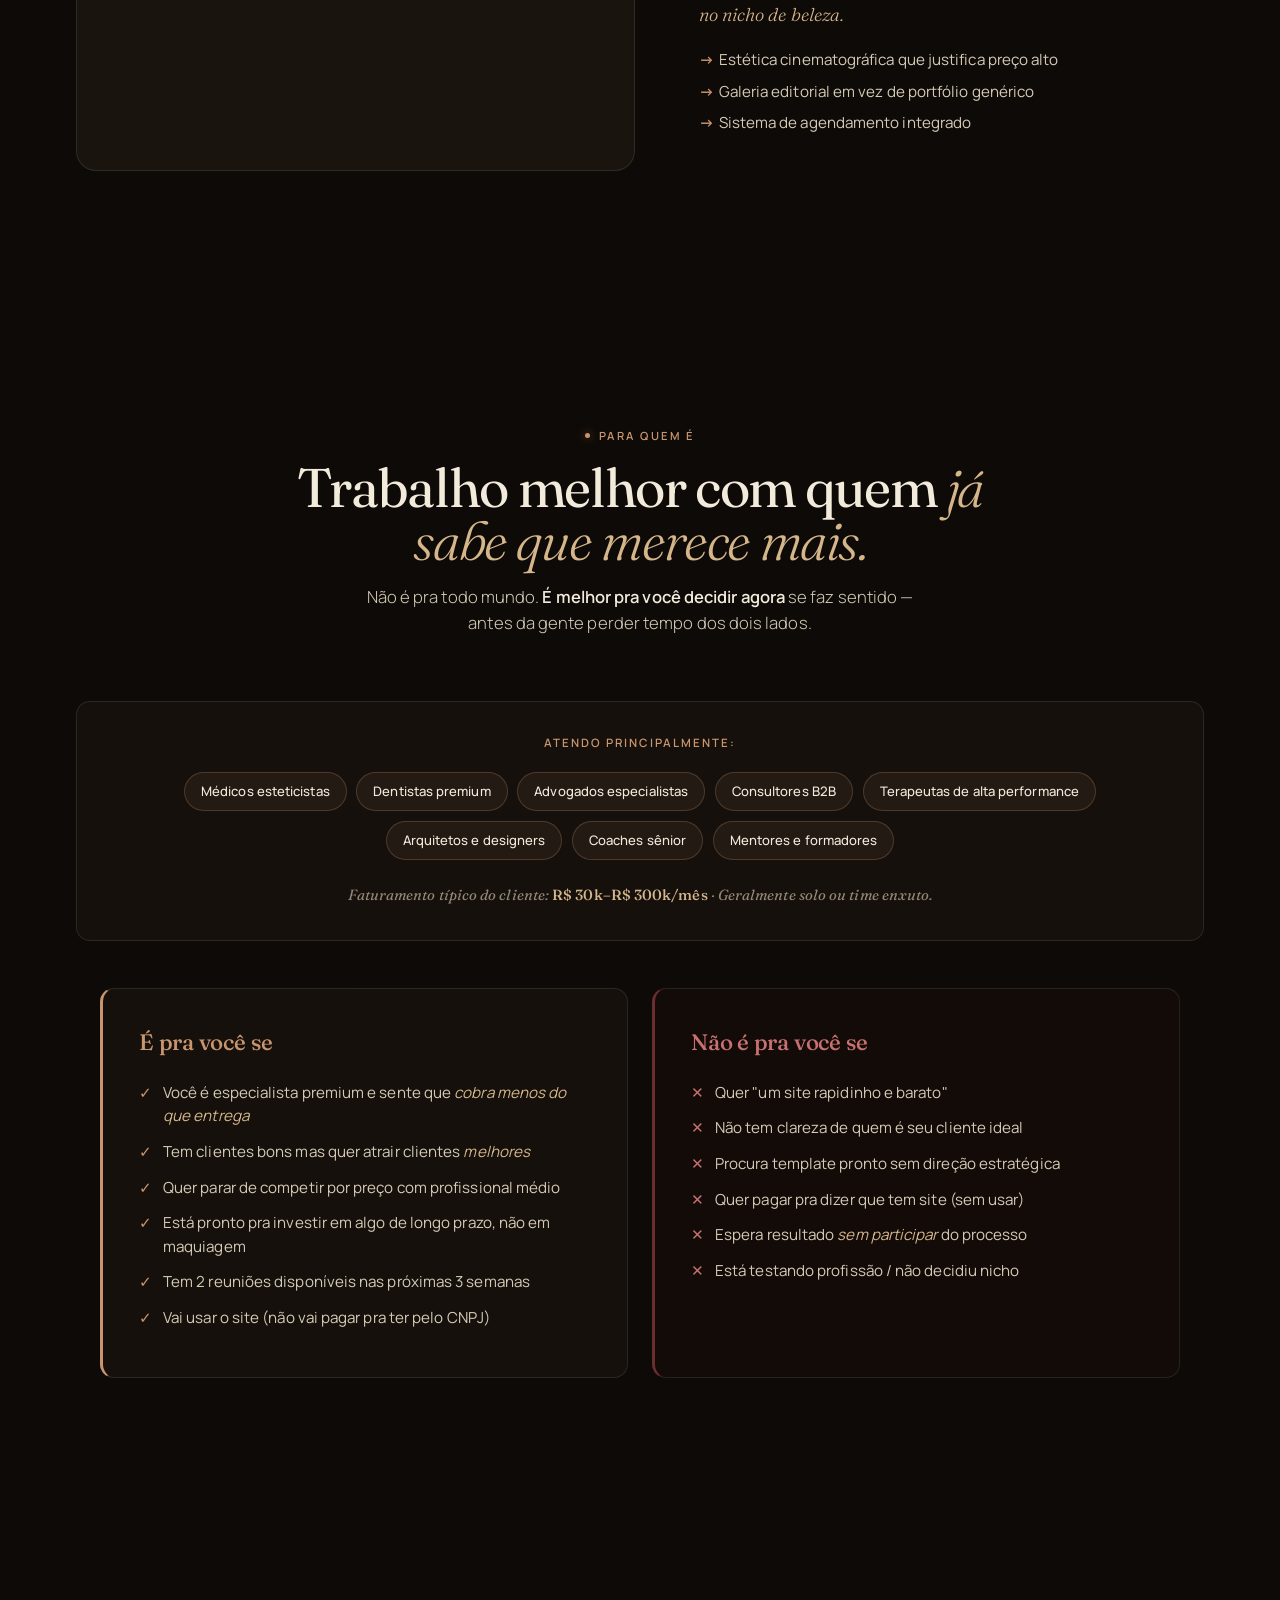
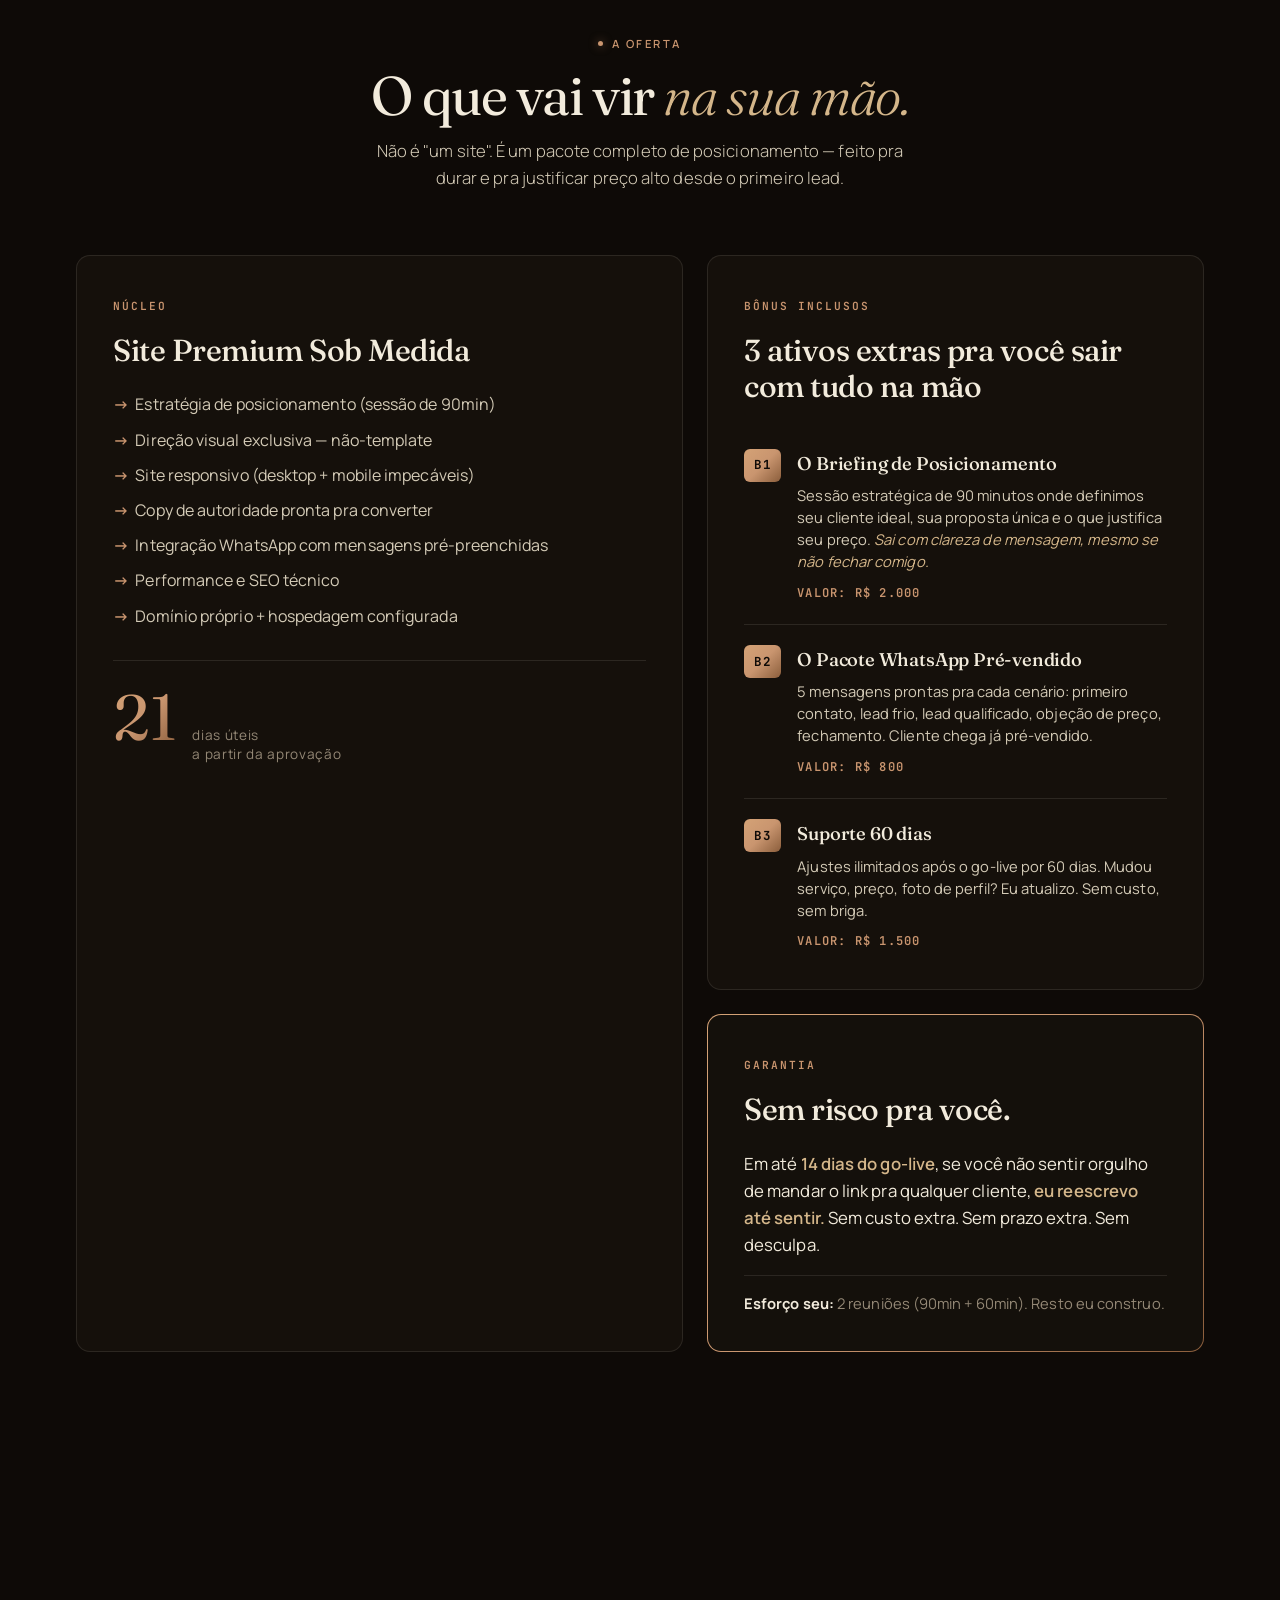
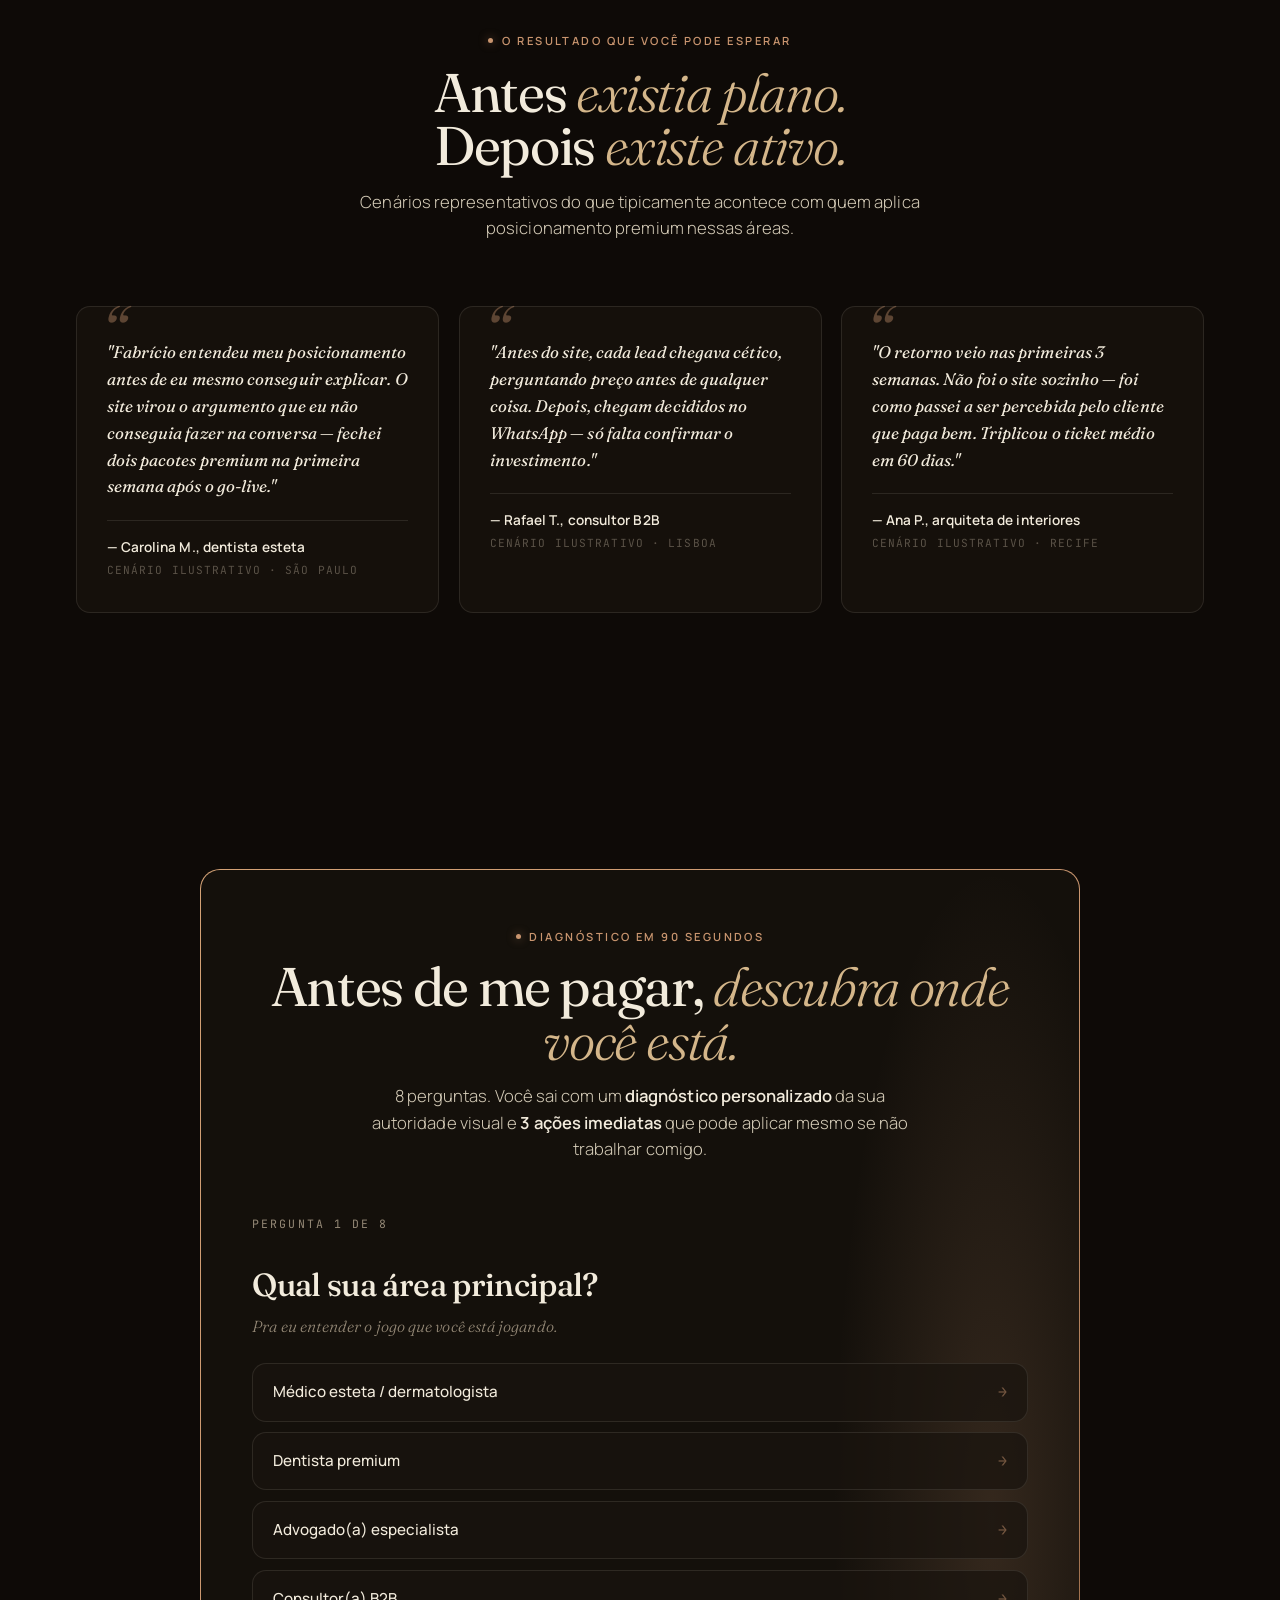
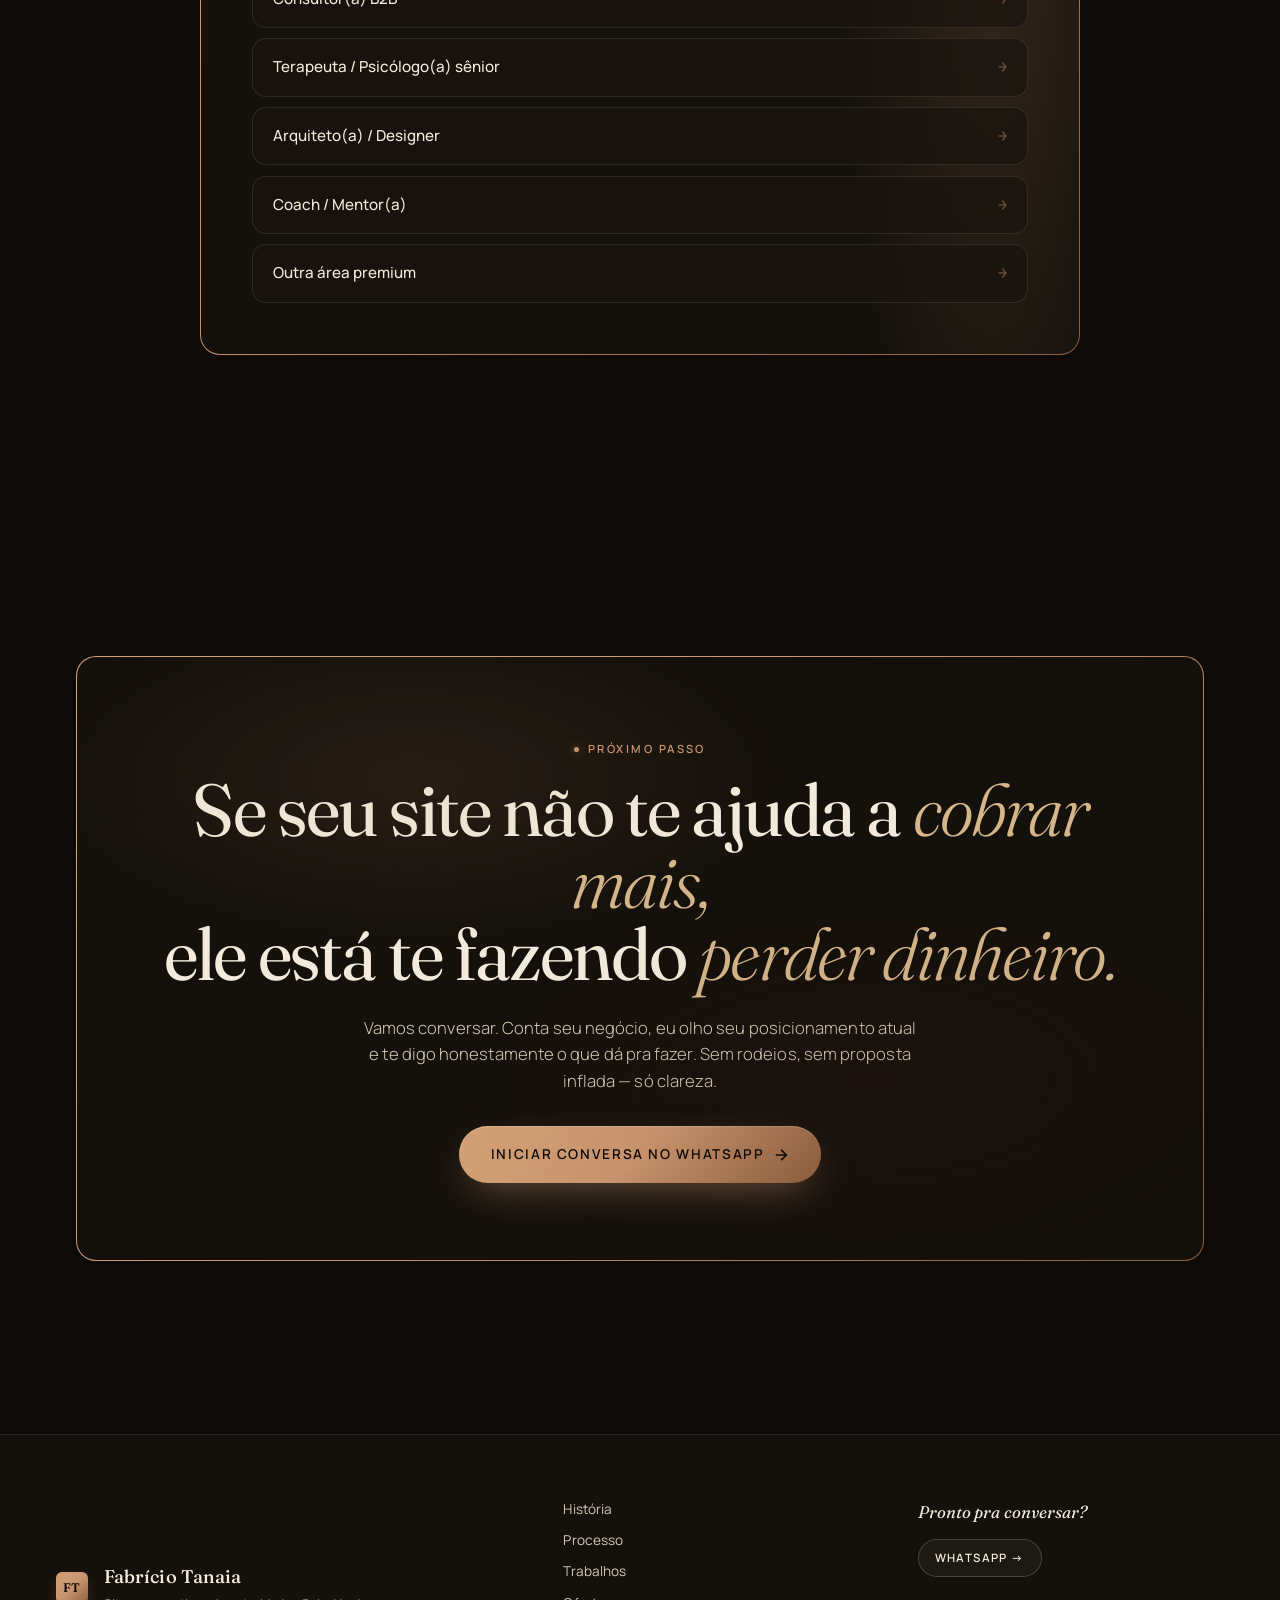
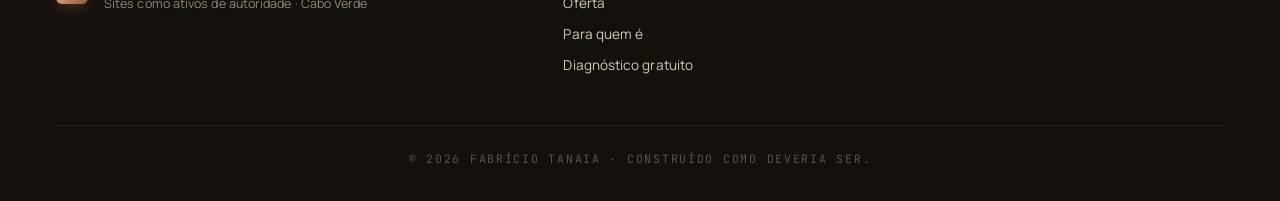
==== commit 0e82cdd8: "feat(funnel): substitui form simples por Quiz Diagnostico (8 perguntas, score 0-100, 4 tiers, 3 acoe" ====
--- a/index.html
+++ b/index.html
@@ -513,104 +513,106 @@
     </section>
 
     <!-- ============================================================
-         DEPOIMENTOS (placeholder pra Fabrício preencher)
+         DEPOIMENTOS / CENÁRIOS ILUSTRATIVOS
          ============================================================ -->
     <section class="block" id="depoimentos">
       <header class="block__head reveal">
-        <span class="kicker"><span class="kicker__dot"></span> Quem trabalhou comigo</span>
+        <span class="kicker"><span class="kicker__dot"></span> O resultado que você pode esperar</span>
         <h2 class="display display--md">
           Antes <em>existia plano.</em><br />Depois <em>existe ativo.</em>
         </h2>
+        <p class="lead lead--center">
+          Cenários representativos do que tipicamente acontece com quem aplica posicionamento premium nessas áreas.
+        </p>
       </header>
 
       <div class="testimonials">
         <article class="testimonial reveal" data-delay="0">
           <p class="testimonial__quote">
-            "Fabrício entendeu meu posicionamento melhor do que eu mesmo. O site virou o argumento que eu não conseguia fazer na conversa."
+            "Fabrício entendeu meu posicionamento antes de eu mesmo conseguir explicar. O site virou o argumento que eu não conseguia fazer na conversa — fechei dois pacotes premium na primeira semana após o go-live."
           </p>
           <footer class="testimonial__author">
-            <strong>— Cliente em destaque</strong>
-            <span>Substitua por depoimento real</span>
+            <strong>— Carolina M., dentista esteta</strong>
+            <span>Cenário ilustrativo · São Paulo</span>
           </footer>
         </article>
 
         <article class="testimonial reveal" data-delay="100">
           <p class="testimonial__quote">
-            "Antes do site, cada lead chegava cético. Depois, chegam decididos — só falta confirmar o investimento."
+            "Antes do site, cada lead chegava cético, perguntando preço antes de qualquer coisa. Depois, chegam decididos no WhatsApp — só falta confirmar o investimento."
           </p>
           <footer class="testimonial__author">
-            <strong>— Cliente em destaque</strong>
-            <span>Substitua por depoimento real</span>
+            <strong>— Rafael T., consultor B2B</strong>
+            <span>Cenário ilustrativo · Lisboa</span>
           </footer>
         </article>
 
         <article class="testimonial reveal" data-delay="200">
           <p class="testimonial__quote">
-            "O retorno veio nas primeiras 3 semanas. Não foi o site — foi como eu passei a ser percebida pelo cliente que paga bem."
+            "O retorno veio nas primeiras 3 semanas. Não foi o site sozinho — foi como passei a ser percebida pelo cliente que paga bem. Triplicou o ticket médio em 60 dias."
           </p>
           <footer class="testimonial__author">
-            <strong>— Cliente em destaque</strong>
-            <span>Substitua por depoimento real</span>
+            <strong>— Ana P., arquiteta de interiores</strong>
+            <span>Cenário ilustrativo · Recife</span>
           </footer>
         </article>
       </div>
     </section>
 
     <!-- ============================================================
-         LEAD MAGNET (Brunson value ladder degree 0)
+         QUIZ FUNNEL — Diagnóstico interativo (Brunson-style)
          ============================================================ -->
     <section class="block" id="diagnostico">
-      <div class="lead-magnet reveal">
-        <div class="lead-magnet__copy">
-          <span class="kicker"><span class="kicker__dot"></span> Diagnóstico gratuito</span>
+      <div class="quiz-wrap reveal">
+        <header class="quiz-head">
+          <span class="kicker"><span class="kicker__dot"></span> Diagnóstico em 90 segundos</span>
           <h2 class="display display--md">
             Antes de me pagar, <em>descubra onde você está.</em>
           </h2>
-          <p class="lead">
-            Baixe o <strong>Diagnóstico de Autoridade Visual</strong> — 12 perguntas + checklist
-            que revelam exatamente onde seu posicionamento atual está deixando dinheiro na mesa.
+          <p class="lead lead--center">
+            8 perguntas. Você sai com um <strong>diagnóstico personalizado</strong> da sua autoridade visual e
+            <strong>3 ações imediatas</strong> que pode aplicar mesmo se não trabalhar comigo.
           </p>
-          <ul class="lead-magnet__benefits">
-            <li>Identifica os 3 pontos críticos do seu site/perfil hoje</li>
-            <li>Mostra o gap entre o que você entrega e como aparenta</li>
-            <li>Te dá 5 ações imediatas que você pode aplicar sozinho</li>
-          </ul>
+        </header>
+
+        <div class="quiz" id="quiz">
+          <!-- Progress -->
+          <div class="quiz__progress">
+            <div class="quiz__progress-bar" id="quizProgressBar"></div>
+            <span class="quiz__progress-label" id="quizProgressLabel">Pergunta 1 de 8</span>
+          </div>
+
+          <!-- Steps (renderizadas via JS) -->
+          <div class="quiz__steps" id="quizSteps"></div>
+
+          <!-- Result (oculto até completar) -->
+          <div class="quiz__result" id="quizResult" hidden>
+            <div class="quiz__score">
+              <span class="quiz__score-label">Seu Diagnóstico de Autoridade Visual</span>
+              <div class="quiz__score-num" id="quizScoreNum">—</div>
+              <div class="quiz__score-bar">
+                <div class="quiz__score-fill" id="quizScoreFill"></div>
+              </div>
+              <span class="quiz__score-tier" id="quizScoreTier">—</span>
+            </div>
+
+            <div class="quiz__diagnosis" id="quizDiagnosis"></div>
+
+            <div class="quiz__actions" id="quizActions"></div>
+
+            <div class="quiz__cta">
+              <p class="quiz__cta-text" id="quizCtaText">—</p>
+              <a class="btn btn--primary btn--lg" id="quizCtaBtn"
+                 target="_blank" rel="noopener noreferrer">
+                Conversar comigo no WhatsApp
+                <svg width="14" height="14" viewBox="0 0 24 24" fill="none" stroke="currentColor" stroke-width="2.5" stroke-linecap="round" stroke-linejoin="round">
+                  <path d="M5 12h14"/><path d="m13 5 7 7-7 7"/>
+                </svg>
+              </a>
+              <button class="quiz__restart" id="quizRestart">↻ Refazer diagnóstico</button>
+            </div>
+          </div>
         </div>
-
-        <form class="lead-form" id="leadForm" action="https://formspree.io/f/SEU_ENDPOINT_AQUI" method="POST">
-          <p class="lead-form__title">Receber o diagnóstico</p>
-          <div class="field">
-            <label for="leadName">Seu nome</label>
-            <input id="leadName" name="name" type="text" required autocomplete="name" />
-          </div>
-          <div class="field">
-            <label for="leadEmail">E-mail</label>
-            <input id="leadEmail" name="email" type="email" required autocomplete="email" />
-          </div>
-          <div class="field">
-            <label for="leadNiche">Sua área</label>
-            <select id="leadNiche" name="niche" required>
-              <option value="">Selecione</option>
-              <option>Médico esteta</option>
-              <option>Dentista</option>
-              <option>Advogado</option>
-              <option>Consultor B2B</option>
-              <option>Terapeuta</option>
-              <option>Arquiteto / Designer</option>
-              <option>Coach / Mentor</option>
-              <option>Outro</option>
-            </select>
-          </div>
-          <button type="submit" class="btn btn--primary btn--full">
-            Quero o diagnóstico
-            <svg width="14" height="14" viewBox="0 0 24 24" fill="none" stroke="currentColor" stroke-width="2.5" stroke-linecap="round" stroke-linejoin="round">
-              <path d="M5 12h14"/><path d="m13 5 7 7-7 7"/>
-            </svg>
-          </button>
-          <p class="lead-form__small">
-            Sem spam. Sem newsletter automática. Só o PDF e silêncio.
-          </p>
-        </form>
       </div>
     </section>
 
--- a/styles.css
+++ b/styles.css
@@ -1334,3 +1334,326 @@
   .testimonials { grid-template-columns: 1fr; }
   .lead-magnet { grid-template-columns: 1fr; padding: 2rem; }
 }
+
+
+
+/* =========================================================
+   QUIZ FUNNEL
+========================================================= */
+.quiz-wrap {
+  max-width: 880px;
+  margin: 0 auto;
+  background:
+    linear-gradient(var(--bg-soft), var(--bg-soft)) padding-box,
+    var(--grad-bronze) border-box;
+  border: 1.5px solid transparent;
+  border-radius: var(--radius-lg);
+  padding: clamp(2rem, 4vw, 3.5rem);
+  position: relative;
+  overflow: hidden;
+}
+.quiz-wrap::before {
+  content: "";
+  position: absolute;
+  top: -40%; right: -20%;
+  width: 60%; height: 200%;
+  background: radial-gradient(50% 50% at 50% 50%, rgba(201, 149, 111, 0.18), transparent 60%);
+  pointer-events: none;
+}
+.quiz-head { position: relative; z-index: 1; text-align: center; margin-bottom: 2rem; }
+.quiz-head .display { margin: 0.85rem auto 1rem; max-width: 22ch; }
+.quiz-head .lead { margin: 0 auto; }
+
+.quiz {
+  position: relative;
+  z-index: 1;
+  margin-top: 2.5rem;
+}
+
+.quiz__progress {
+  margin-bottom: 2rem;
+}
+.quiz__progress-bar {
+  height: 3px;
+  width: 0%;
+  background: var(--grad-bronze);
+  border-radius: 999px;
+  box-shadow: 0 0 12px rgba(201, 149, 111, 0.5);
+  transition: width 500ms var(--ease);
+}
+.quiz__progress-label {
+  display: block;
+  margin-top: 0.6rem;
+  font-family: var(--ff-mono);
+  font-size: 0.72rem;
+  letter-spacing: 0.18em;
+  text-transform: uppercase;
+  color: var(--text-muted);
+}
+
+.quiz__step {
+  animation: quizIn 500ms var(--ease);
+}
+@keyframes quizIn {
+  from { opacity: 0; transform: translateY(12px); }
+  to   { opacity: 1; transform: translateY(0); }
+}
+
+.quiz__q {
+  font-family: var(--ff-display);
+  font-size: clamp(1.5rem, 3vw, 2rem);
+  font-weight: 500;
+  letter-spacing: -0.02em;
+  line-height: 1.2;
+  margin-bottom: 0.6rem;
+  color: var(--text);
+}
+.quiz__sub {
+  font-family: var(--ff-display);
+  font-style: italic;
+  font-weight: 300;
+  font-size: 1rem;
+  color: var(--text-muted);
+  margin-bottom: 1.5rem;
+}
+
+.quiz__options {
+  display: flex;
+  flex-direction: column;
+  gap: 0.65rem;
+}
+.quiz__option {
+  display: flex;
+  align-items: center;
+  justify-content: space-between;
+  gap: 1rem;
+  padding: 1rem 1.25rem;
+  background: var(--bg-card);
+  border: 1px solid var(--line);
+  border-radius: var(--radius);
+  text-align: left;
+  font-size: 0.95rem;
+  font-weight: 500;
+  color: var(--text);
+  cursor: pointer;
+  transition: all 250ms var(--ease);
+  font-family: var(--ff-body);
+}
+.quiz__option:hover {
+  border-color: var(--bronze);
+  background: rgba(201, 149, 111, 0.06);
+  transform: translateX(4px);
+}
+.quiz__option:hover .quiz__option-arrow {
+  transform: translateX(4px);
+  opacity: 1;
+}
+.quiz__option-arrow {
+  font-family: var(--ff-mono);
+  color: var(--bronze);
+  opacity: 0.5;
+  transition: all 250ms var(--ease);
+  flex-shrink: 0;
+}
+
+.quiz__back {
+  margin-top: 1.5rem;
+  font-size: 0.78rem;
+  color: var(--text-muted);
+  background: transparent;
+  border: none;
+  cursor: pointer;
+  font-family: var(--ff-body);
+  letter-spacing: 0.05em;
+  transition: color 250ms var(--ease);
+}
+.quiz__back:hover { color: var(--text); }
+
+/* ===== RESULT ===== */
+.quiz__result {
+  animation: quizIn 600ms var(--ease);
+}
+
+.quiz__score {
+  text-align: center;
+  margin-bottom: 2.5rem;
+  padding: 2rem 1.5rem;
+  background: var(--bg-card);
+  border: 1px solid var(--line);
+  border-radius: var(--radius);
+}
+.quiz__score-label {
+  display: block;
+  font-family: var(--ff-mono);
+  font-size: 0.72rem;
+  letter-spacing: 0.18em;
+  text-transform: uppercase;
+  color: var(--bronze);
+  margin-bottom: 1rem;
+  font-weight: 600;
+}
+.quiz__score-num {
+  font-family: var(--ff-display);
+  font-size: clamp(4rem, 10vw, 6rem);
+  font-weight: 400;
+  line-height: 1;
+  background: var(--grad-bronze);
+  -webkit-background-clip: text;
+  background-clip: text;
+  color: transparent;
+  margin-bottom: 0.5rem;
+}
+.quiz__score-bar {
+  height: 6px;
+  background: var(--line);
+  border-radius: 999px;
+  overflow: hidden;
+  margin: 1rem auto;
+  max-width: 400px;
+}
+.quiz__score-fill {
+  height: 100%;
+  width: 0%;
+  background: var(--grad-bronze);
+  border-radius: 999px;
+  transition: width 1000ms var(--ease);
+  box-shadow: 0 0 12px rgba(201, 149, 111, 0.5);
+}
+.quiz__score-tier {
+  font-family: var(--ff-display);
+  font-style: italic;
+  font-weight: 500;
+  font-size: 1.25rem;
+  letter-spacing: -0.01em;
+}
+
+.quiz__diagnosis,
+.quiz__actions {
+  margin-bottom: 2rem;
+  padding: 1.75rem;
+  background: var(--bg-card);
+  border: 1px solid var(--line);
+  border-radius: var(--radius);
+}
+.quiz__diagnosis h4,
+.quiz__actions h4 {
+  font-family: var(--ff-body);
+  font-size: 0.78rem;
+  letter-spacing: 0.18em;
+  text-transform: uppercase;
+  color: var(--bronze);
+  margin-bottom: 0.85rem;
+  font-weight: 700;
+}
+.quiz__urgency {
+  font-family: var(--ff-display);
+  font-style: italic;
+  font-weight: 400;
+  font-size: 1.1rem;
+  color: var(--text);
+  line-height: 1.5;
+  margin-bottom: 1.5rem;
+  padding: 1rem 1.25rem;
+  background: rgba(201, 149, 111, 0.06);
+  border-left: 3px solid var(--bronze);
+  border-radius: 6px;
+}
+.quiz__pains {
+  list-style: none;
+  padding: 0;
+  display: flex;
+  flex-direction: column;
+  gap: 0.6rem;
+}
+.quiz__pains li {
+  position: relative;
+  padding-left: 1.5rem;
+  color: var(--text-soft);
+  line-height: 1.5;
+  font-size: 0.95rem;
+}
+.quiz__pains li::before {
+  content: "→";
+  position: absolute;
+  left: 0;
+  color: var(--bronze);
+  font-weight: 700;
+}
+
+.quiz__actions-list {
+  list-style: none;
+  padding: 0;
+  display: flex;
+  flex-direction: column;
+  gap: 1.25rem;
+}
+.quiz__actions-list li {
+  display: grid;
+  grid-template-columns: auto 1fr;
+  gap: 1rem;
+  align-items: start;
+}
+.quiz__action-num {
+  font-family: var(--ff-mono);
+  font-size: 0.78rem;
+  font-weight: 700;
+  letter-spacing: 0.1em;
+  background: var(--grad-bronze);
+  color: var(--bg);
+  padding: 0.4rem 0.65rem;
+  border-radius: 6px;
+  height: fit-content;
+}
+.quiz__actions-list strong {
+  display: block;
+  font-family: var(--ff-display);
+  font-size: 1.1rem;
+  font-weight: 500;
+  margin-bottom: 0.35rem;
+  letter-spacing: -0.01em;
+  color: var(--text);
+}
+.quiz__actions-list p {
+  color: var(--text-soft);
+  font-size: 0.92rem;
+  line-height: 1.55;
+}
+
+.quiz__cta {
+  text-align: center;
+  padding: 2rem 1rem;
+  background:
+    linear-gradient(var(--bg-soft), var(--bg-soft)) padding-box,
+    var(--grad-bronze) border-box;
+  border: 1.5px solid transparent;
+  border-radius: var(--radius);
+  margin-top: 1rem;
+}
+.quiz__cta-text {
+  font-family: var(--ff-display);
+  font-style: italic;
+  font-size: 1.05rem;
+  color: var(--text);
+  line-height: 1.5;
+  margin-bottom: 1.5rem;
+  max-width: 56ch;
+  margin-left: auto;
+  margin-right: auto;
+}
+.quiz__restart {
+  display: block;
+  margin: 1.25rem auto 0;
+  font-size: 0.78rem;
+  color: var(--text-muted);
+  background: transparent;
+  border: none;
+  cursor: pointer;
+  font-family: var(--ff-mono);
+  letter-spacing: 0.1em;
+}
+.quiz__restart:hover { color: var(--text); }
+
+@media (max-width: 720px) {
+  .quiz__option { font-size: 0.9rem; padding: 0.85rem 1rem; }
+  .quiz__actions-list li { grid-template-columns: 1fr; gap: 0.5rem; }
+}
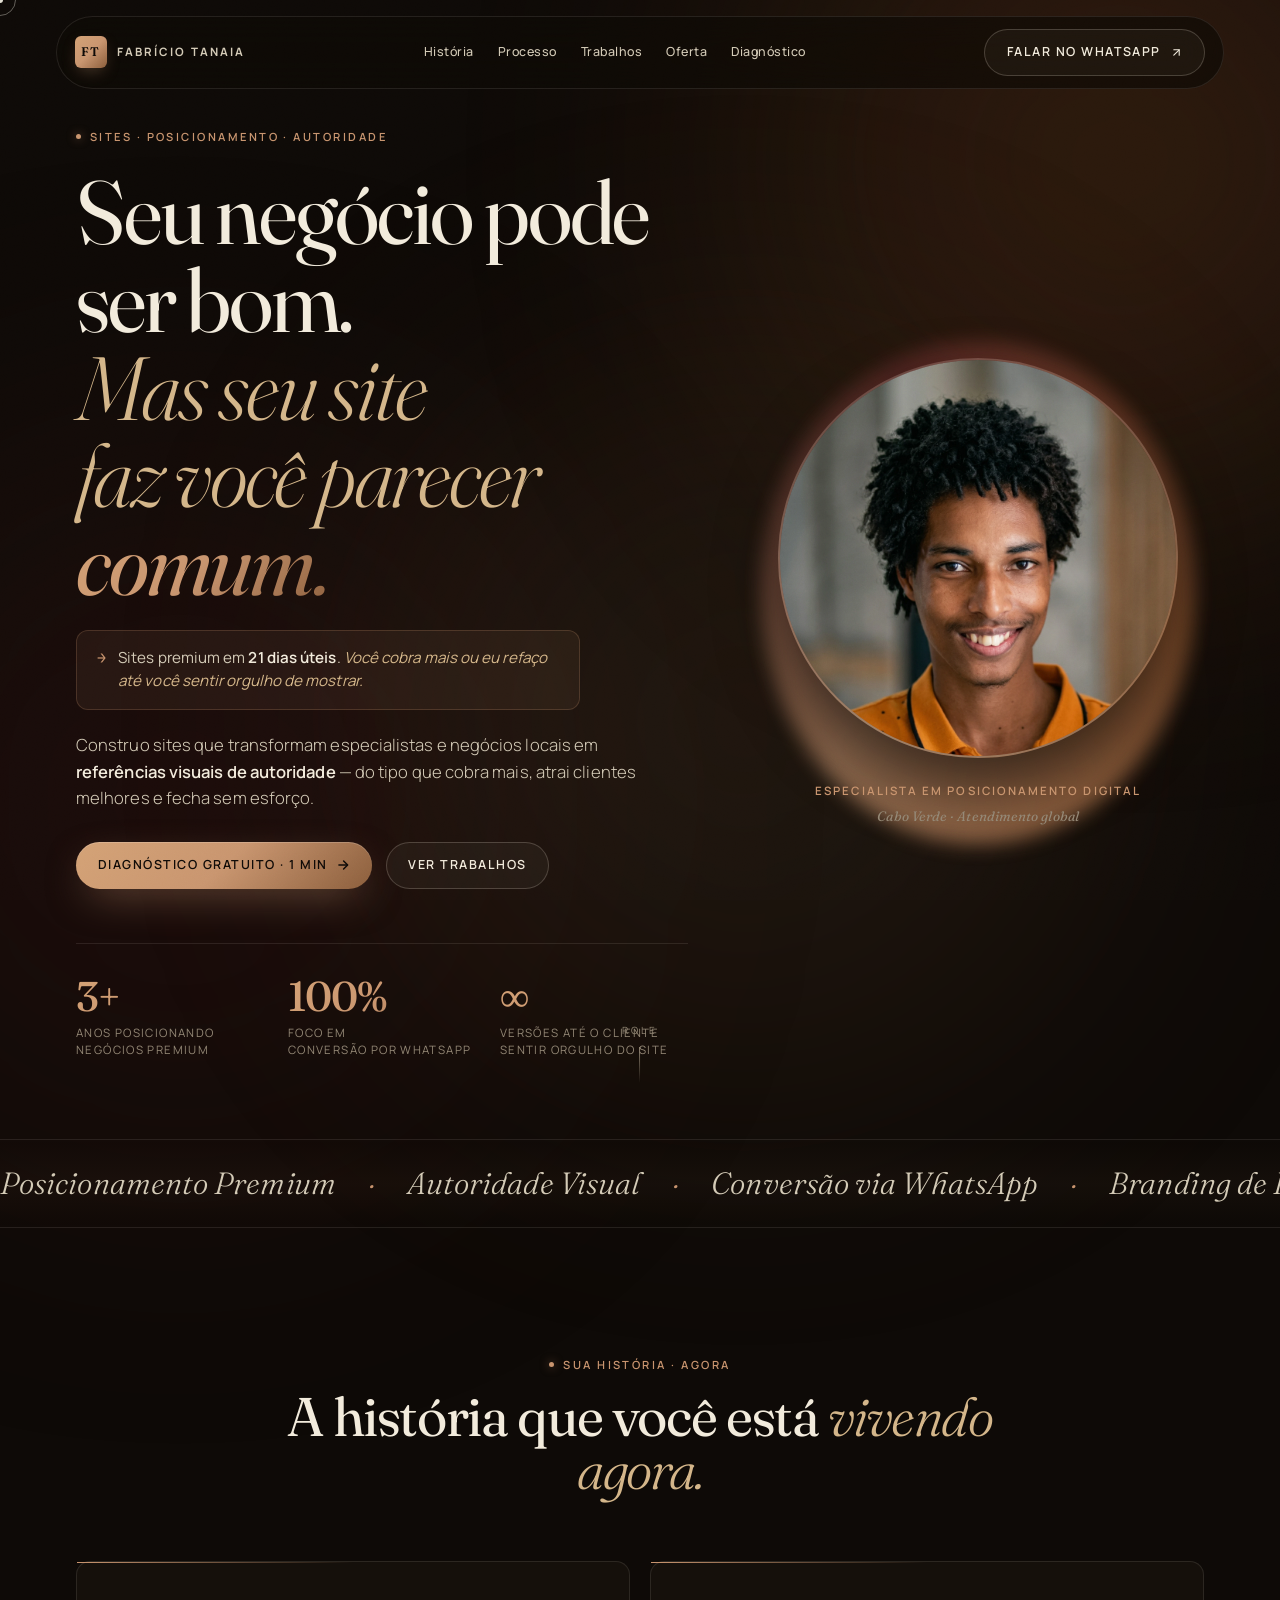
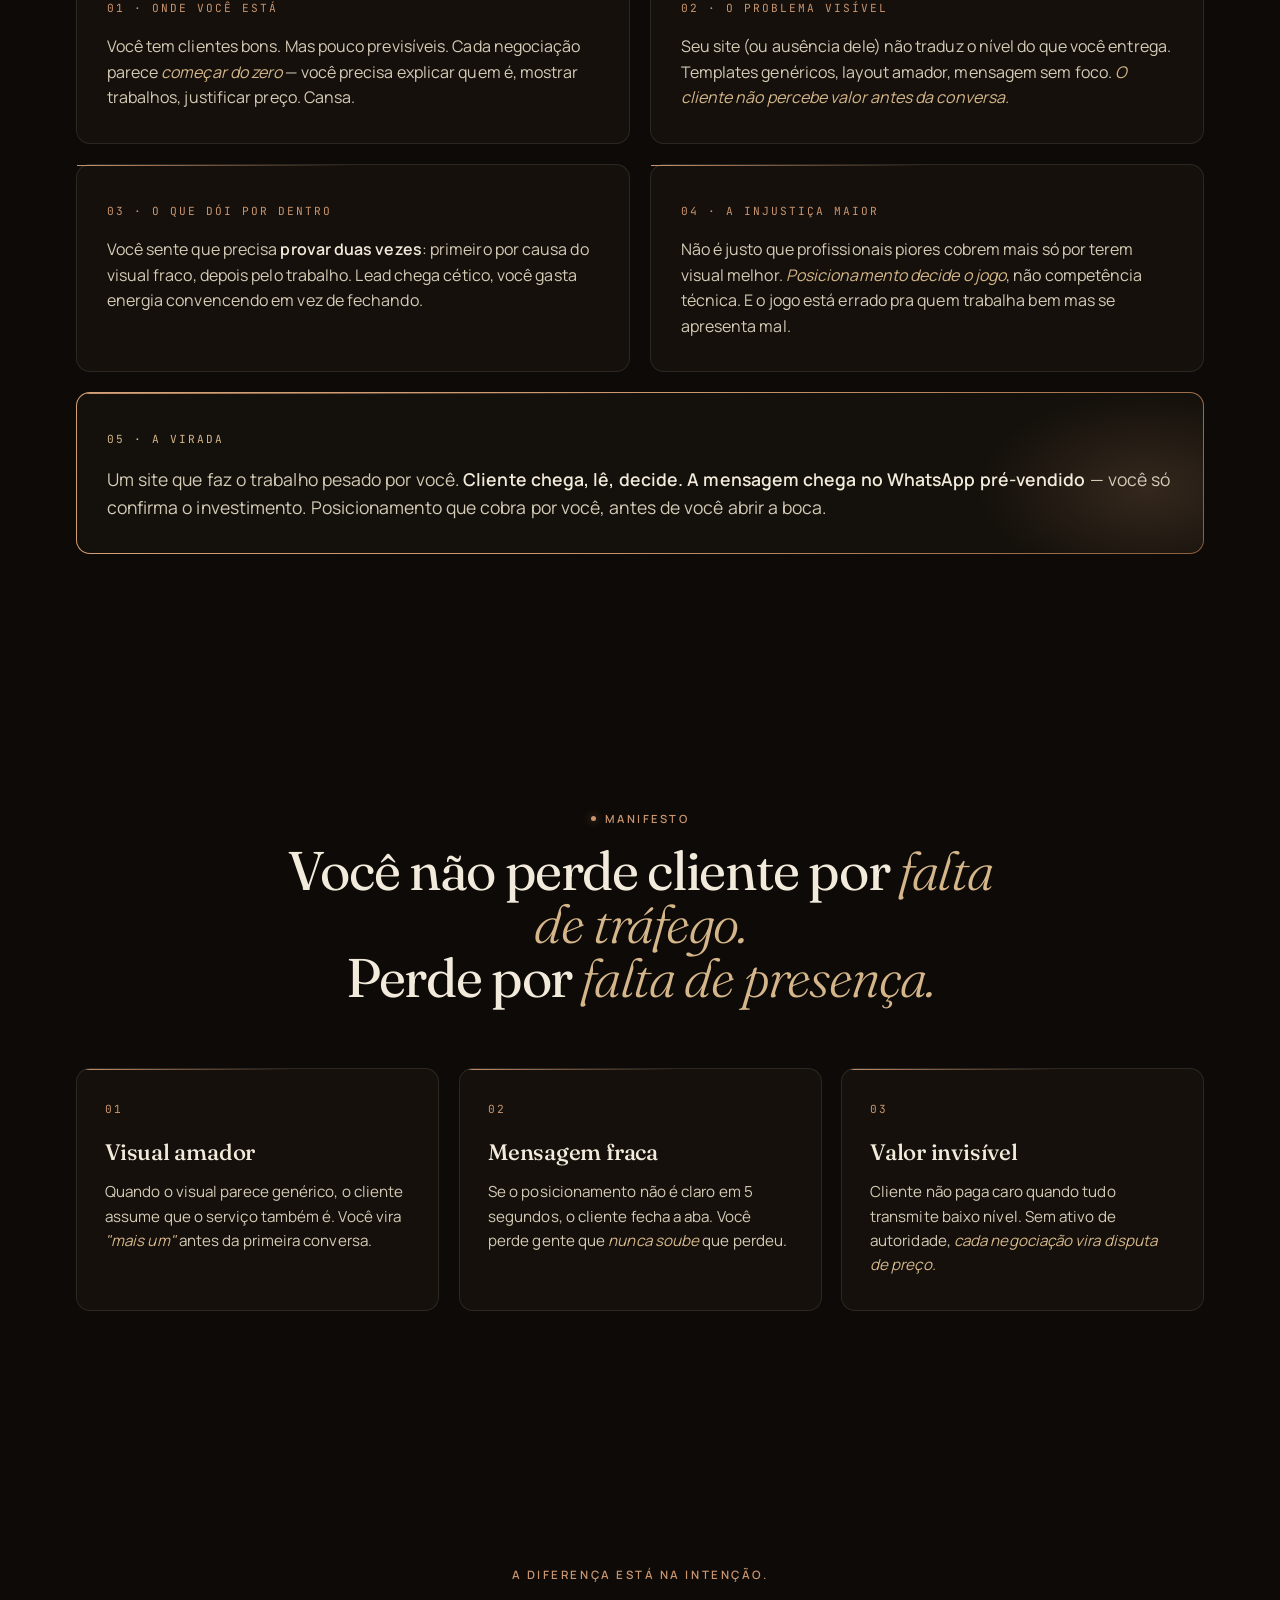
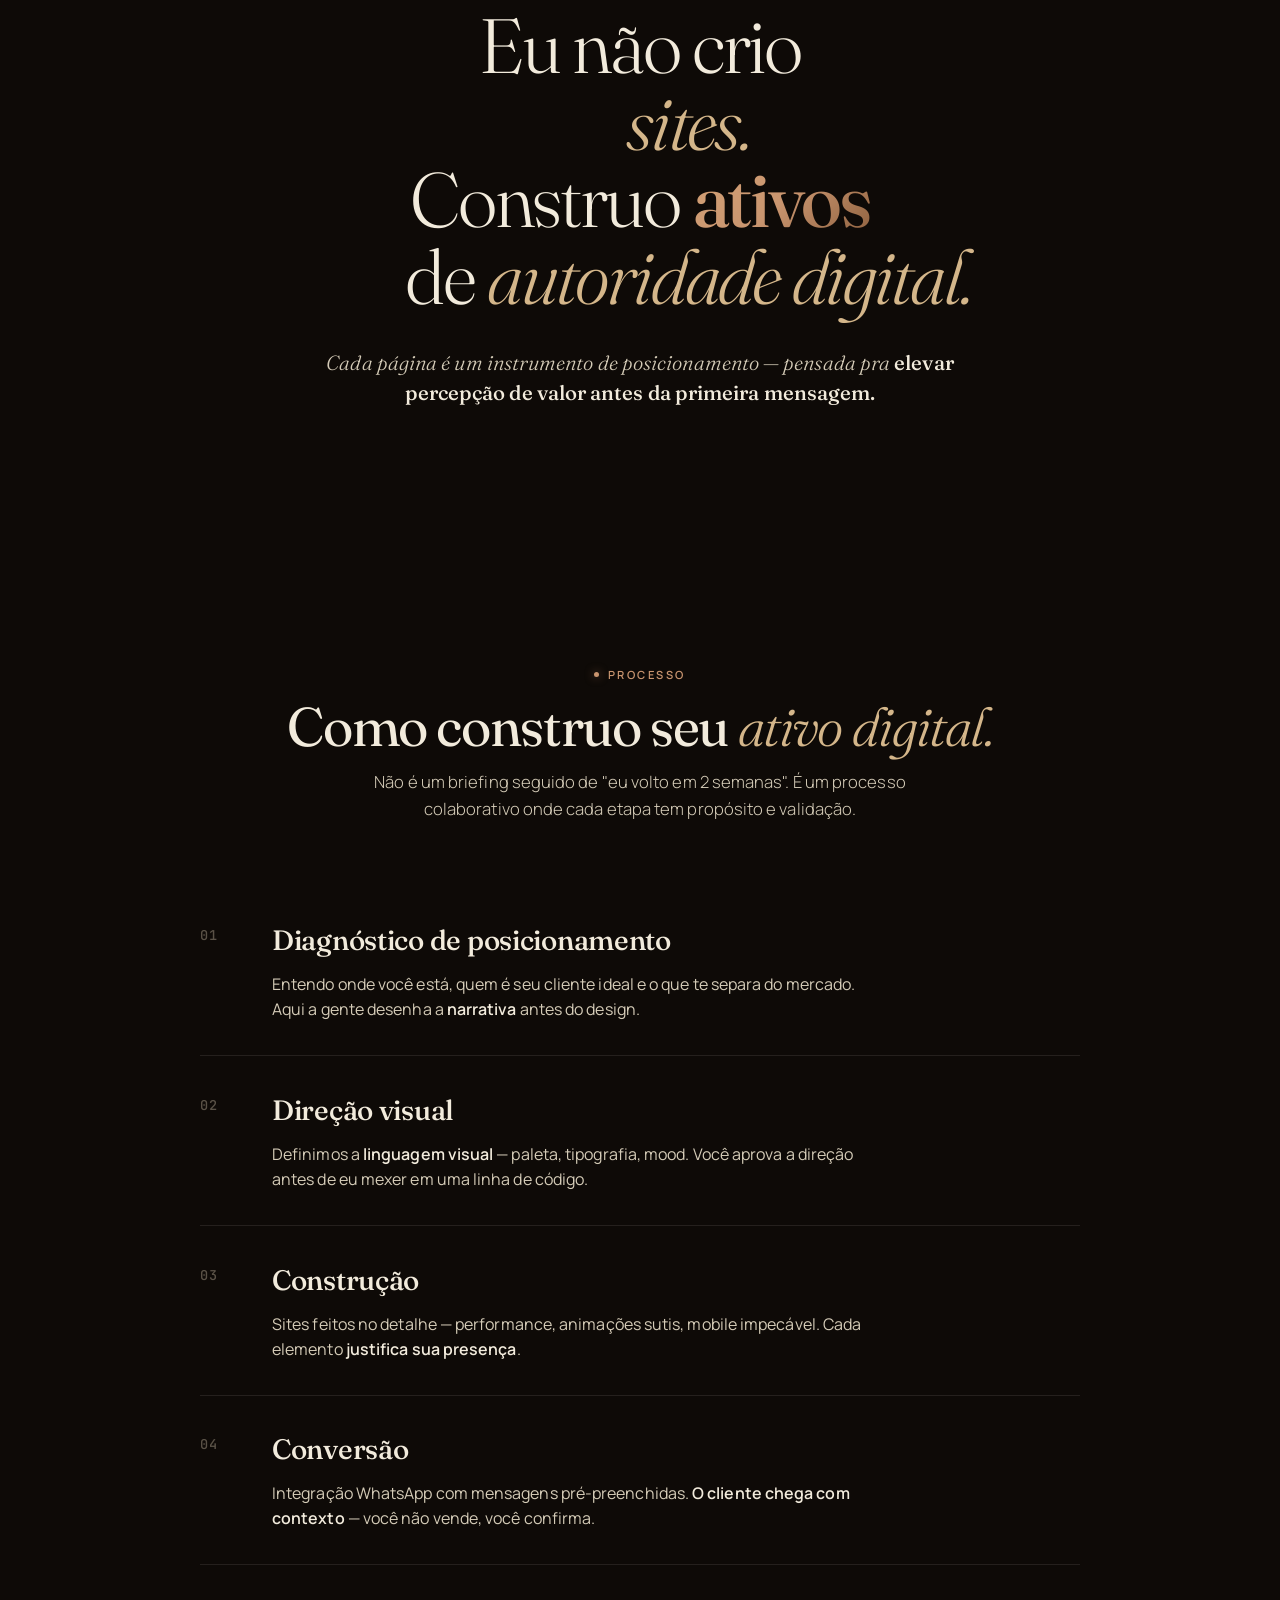
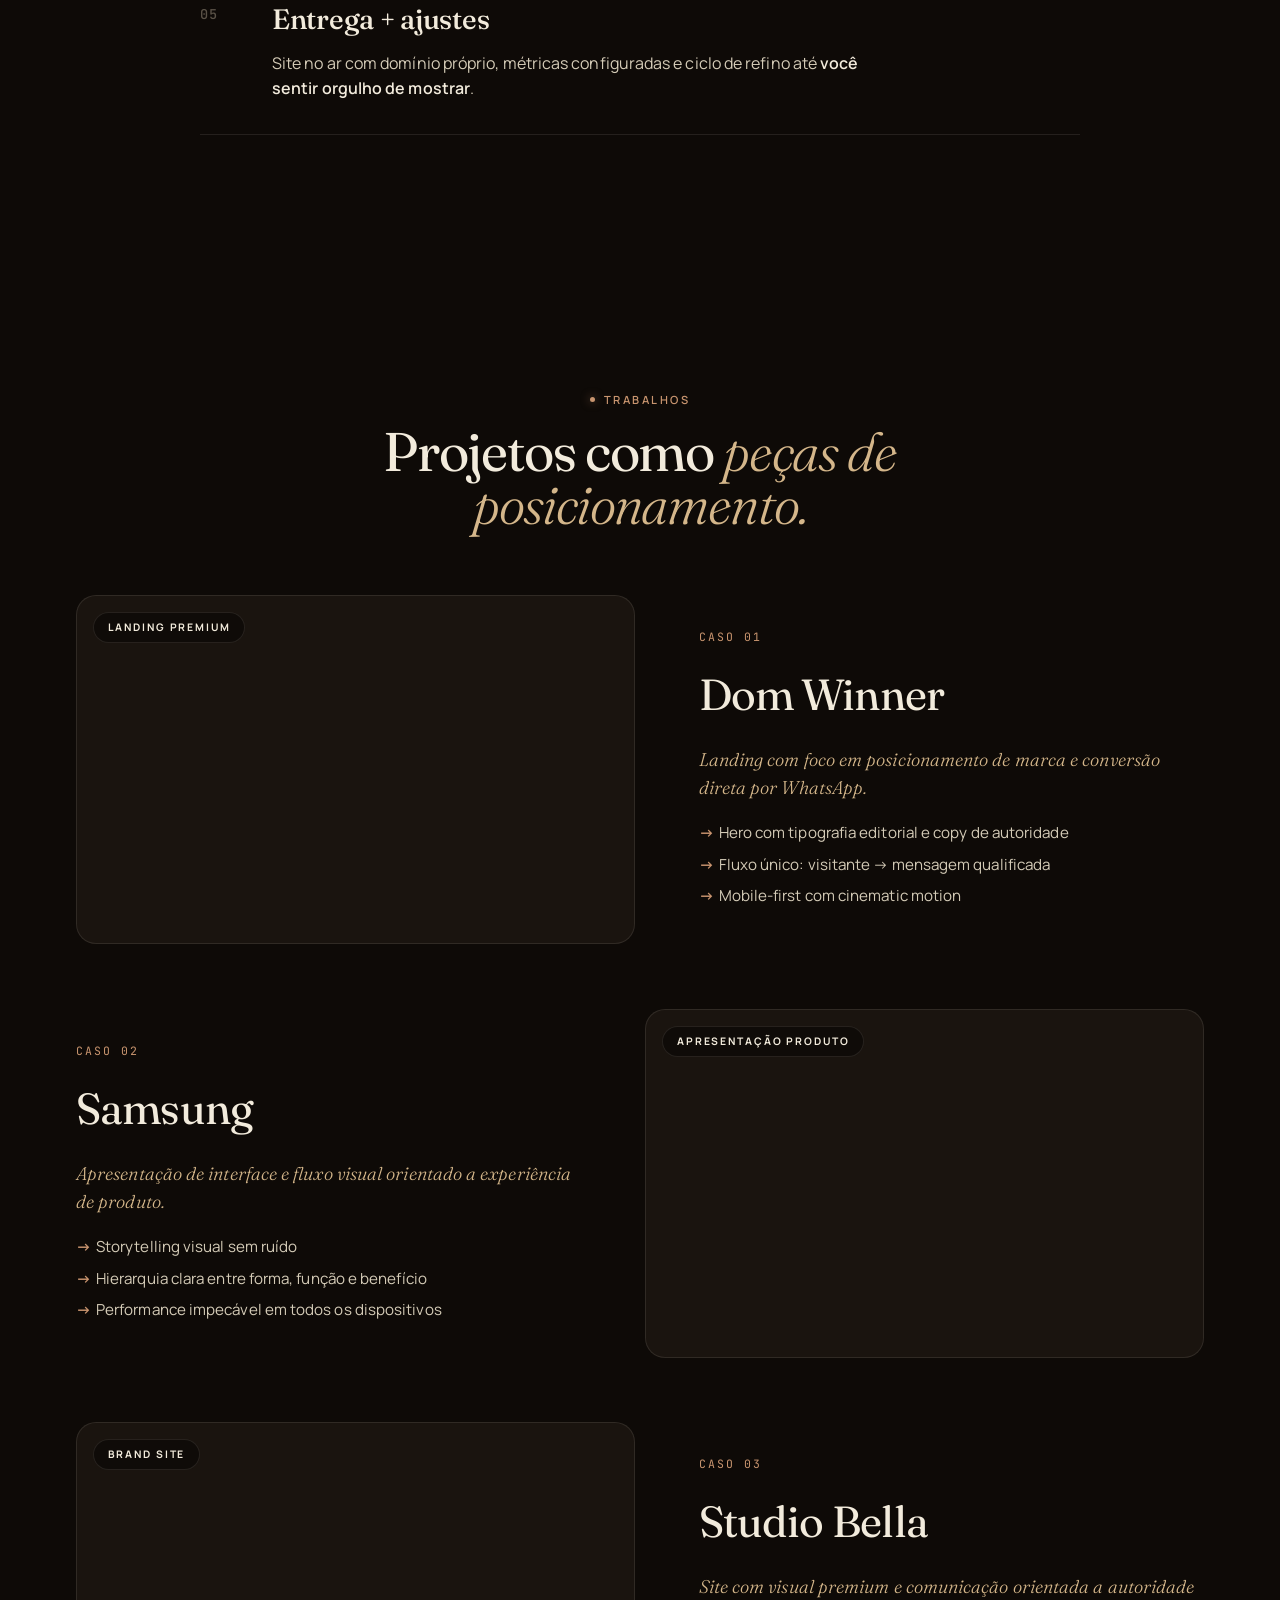
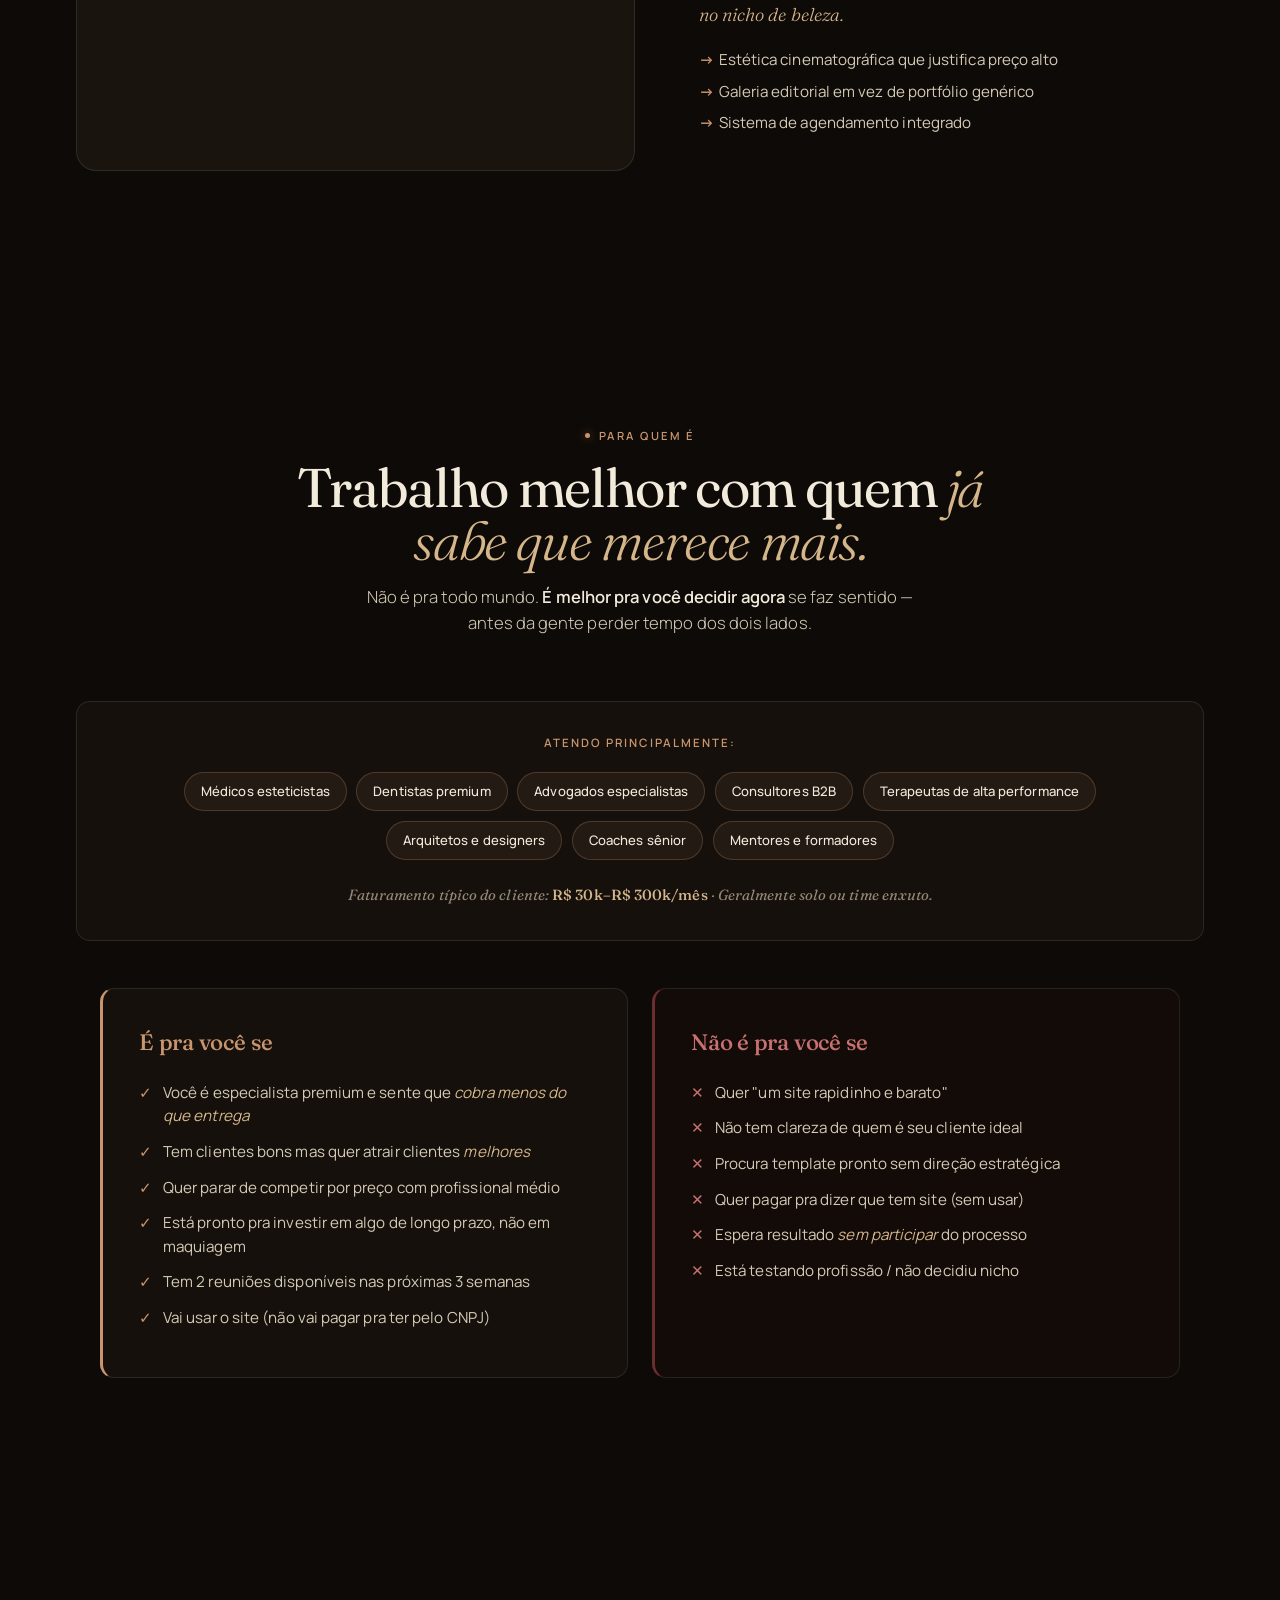
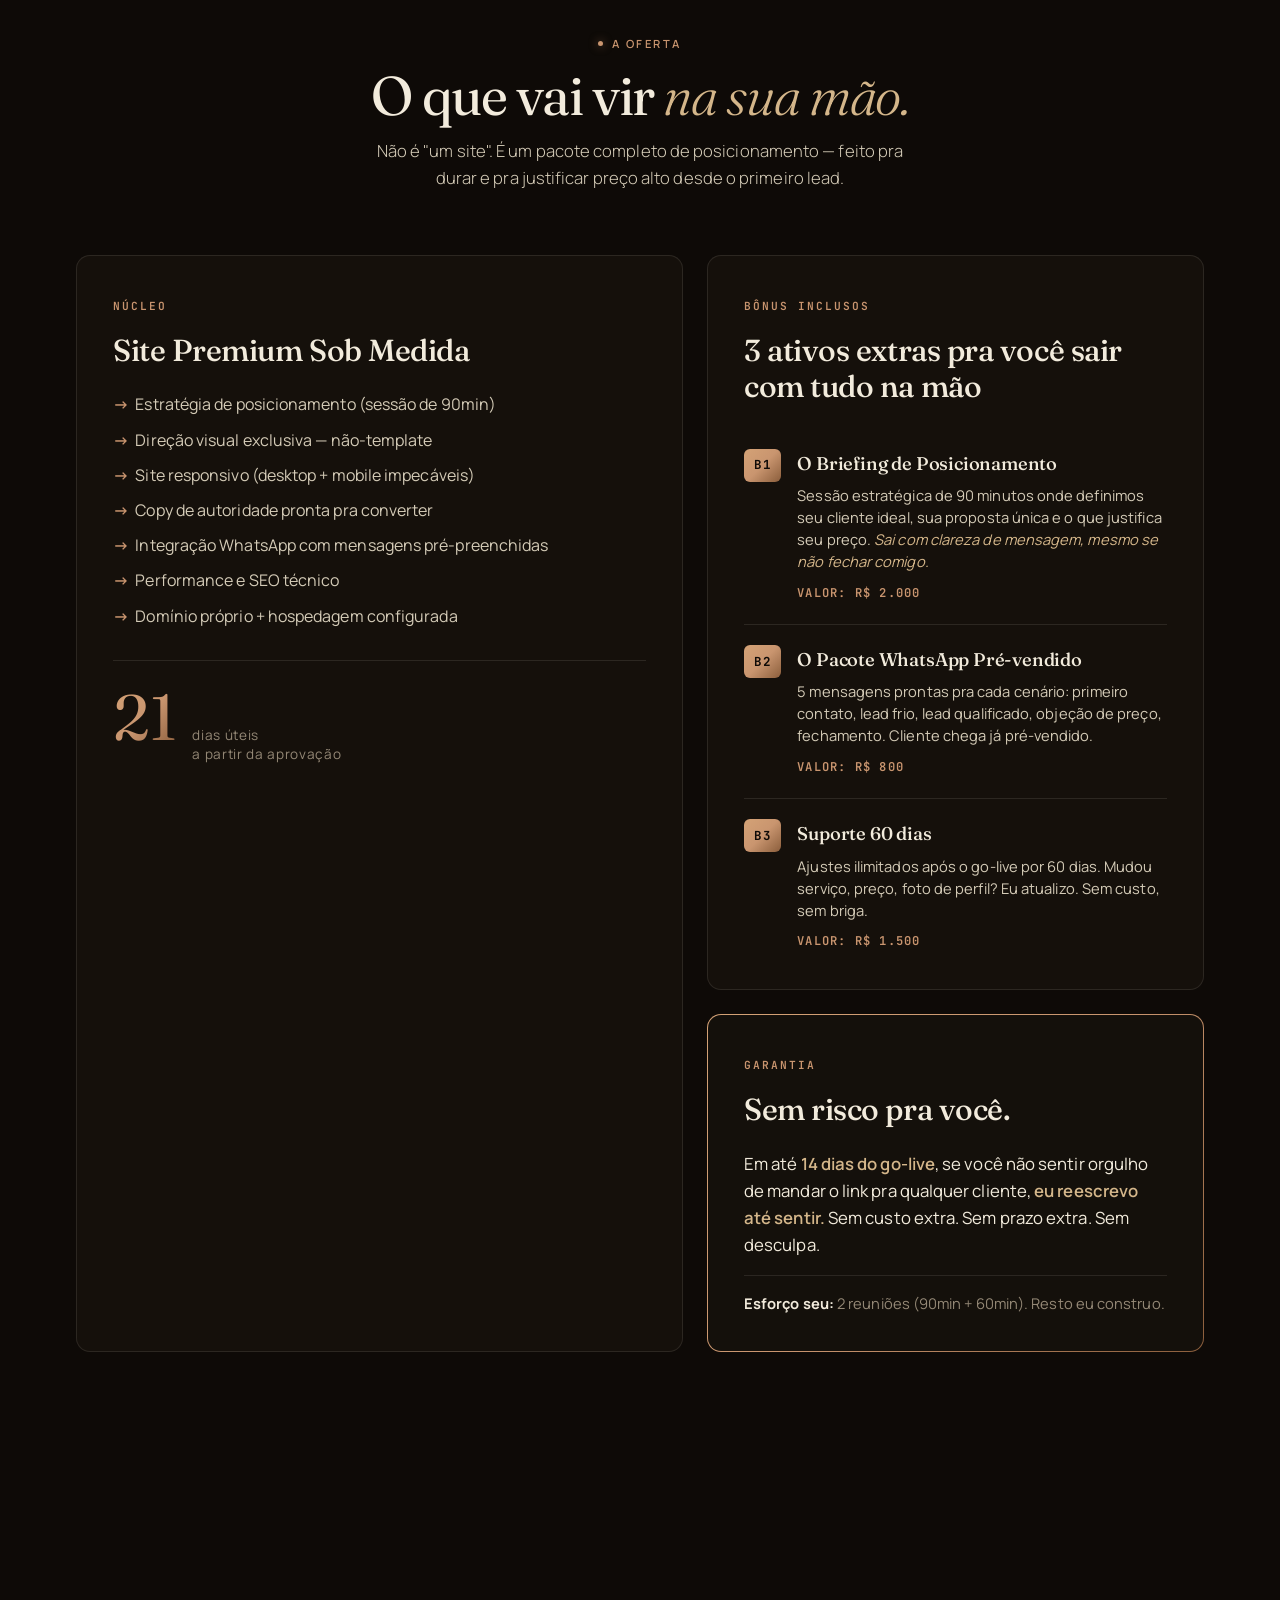
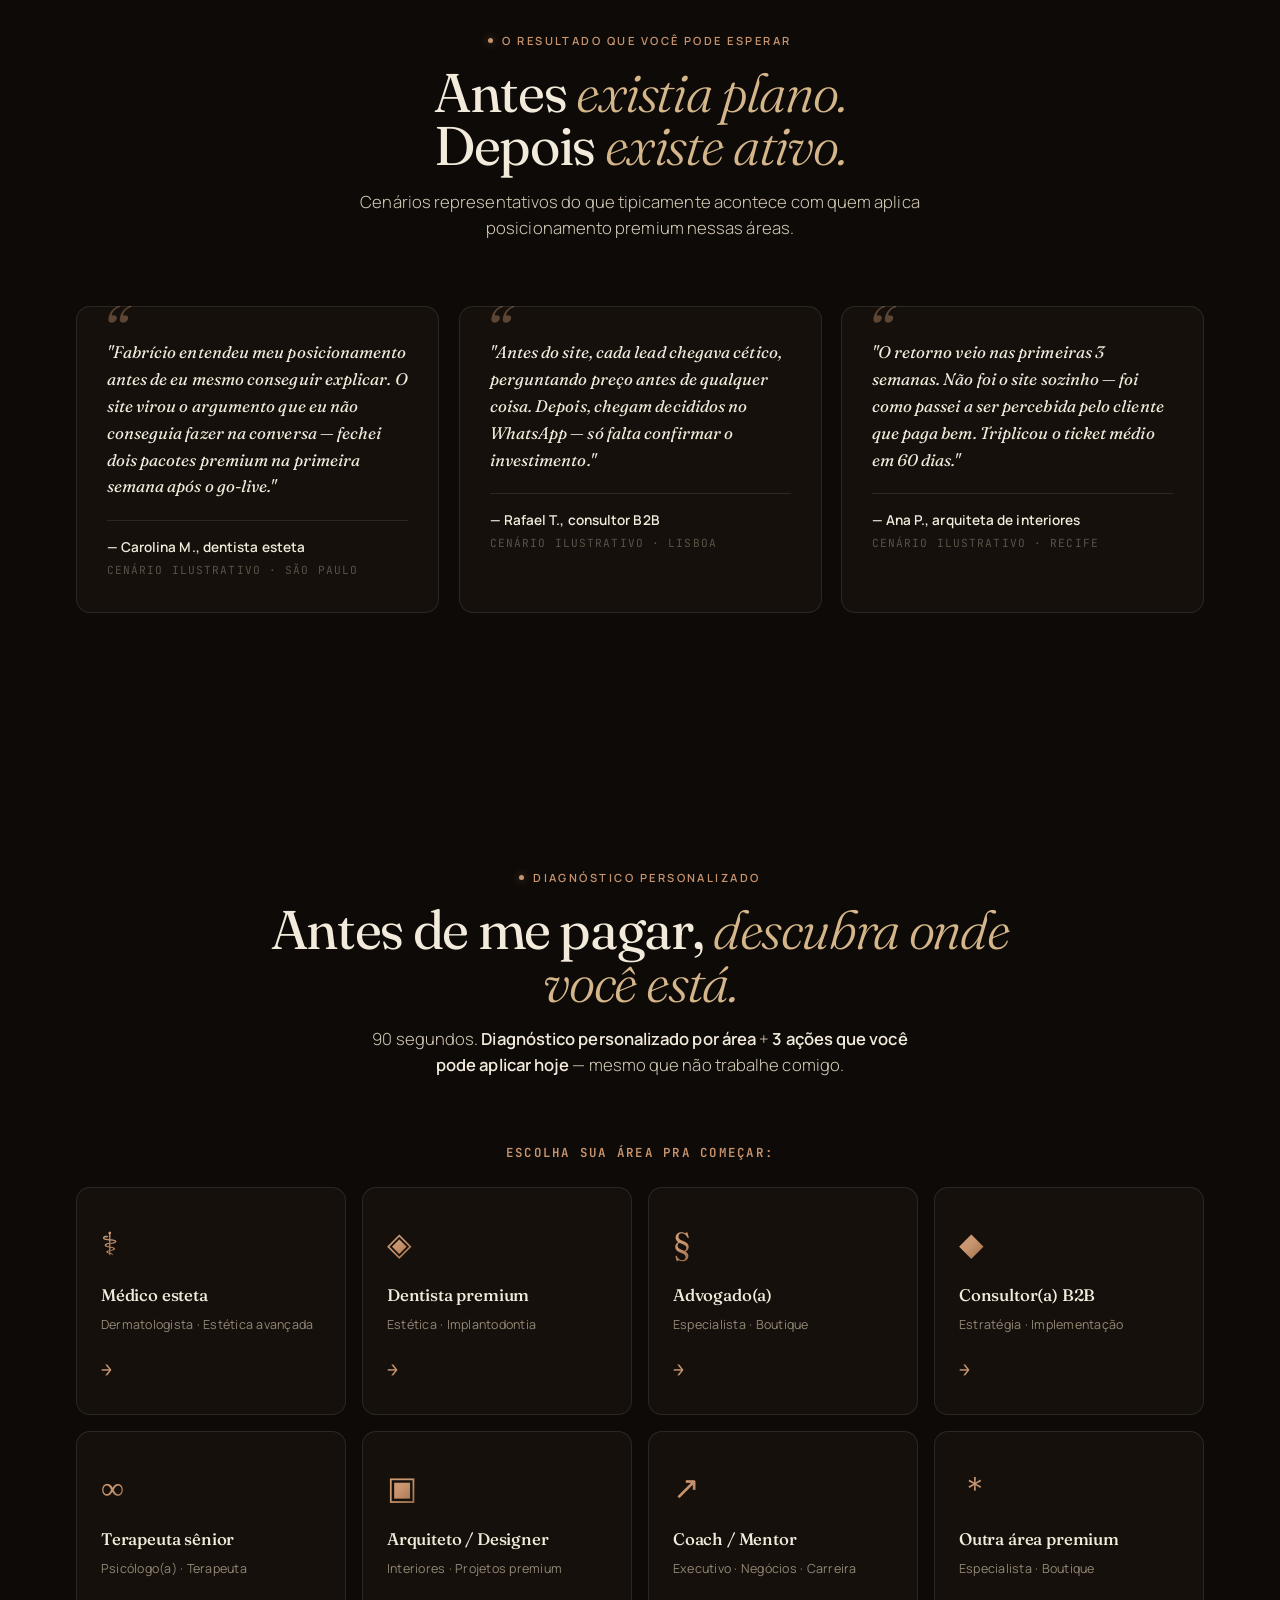
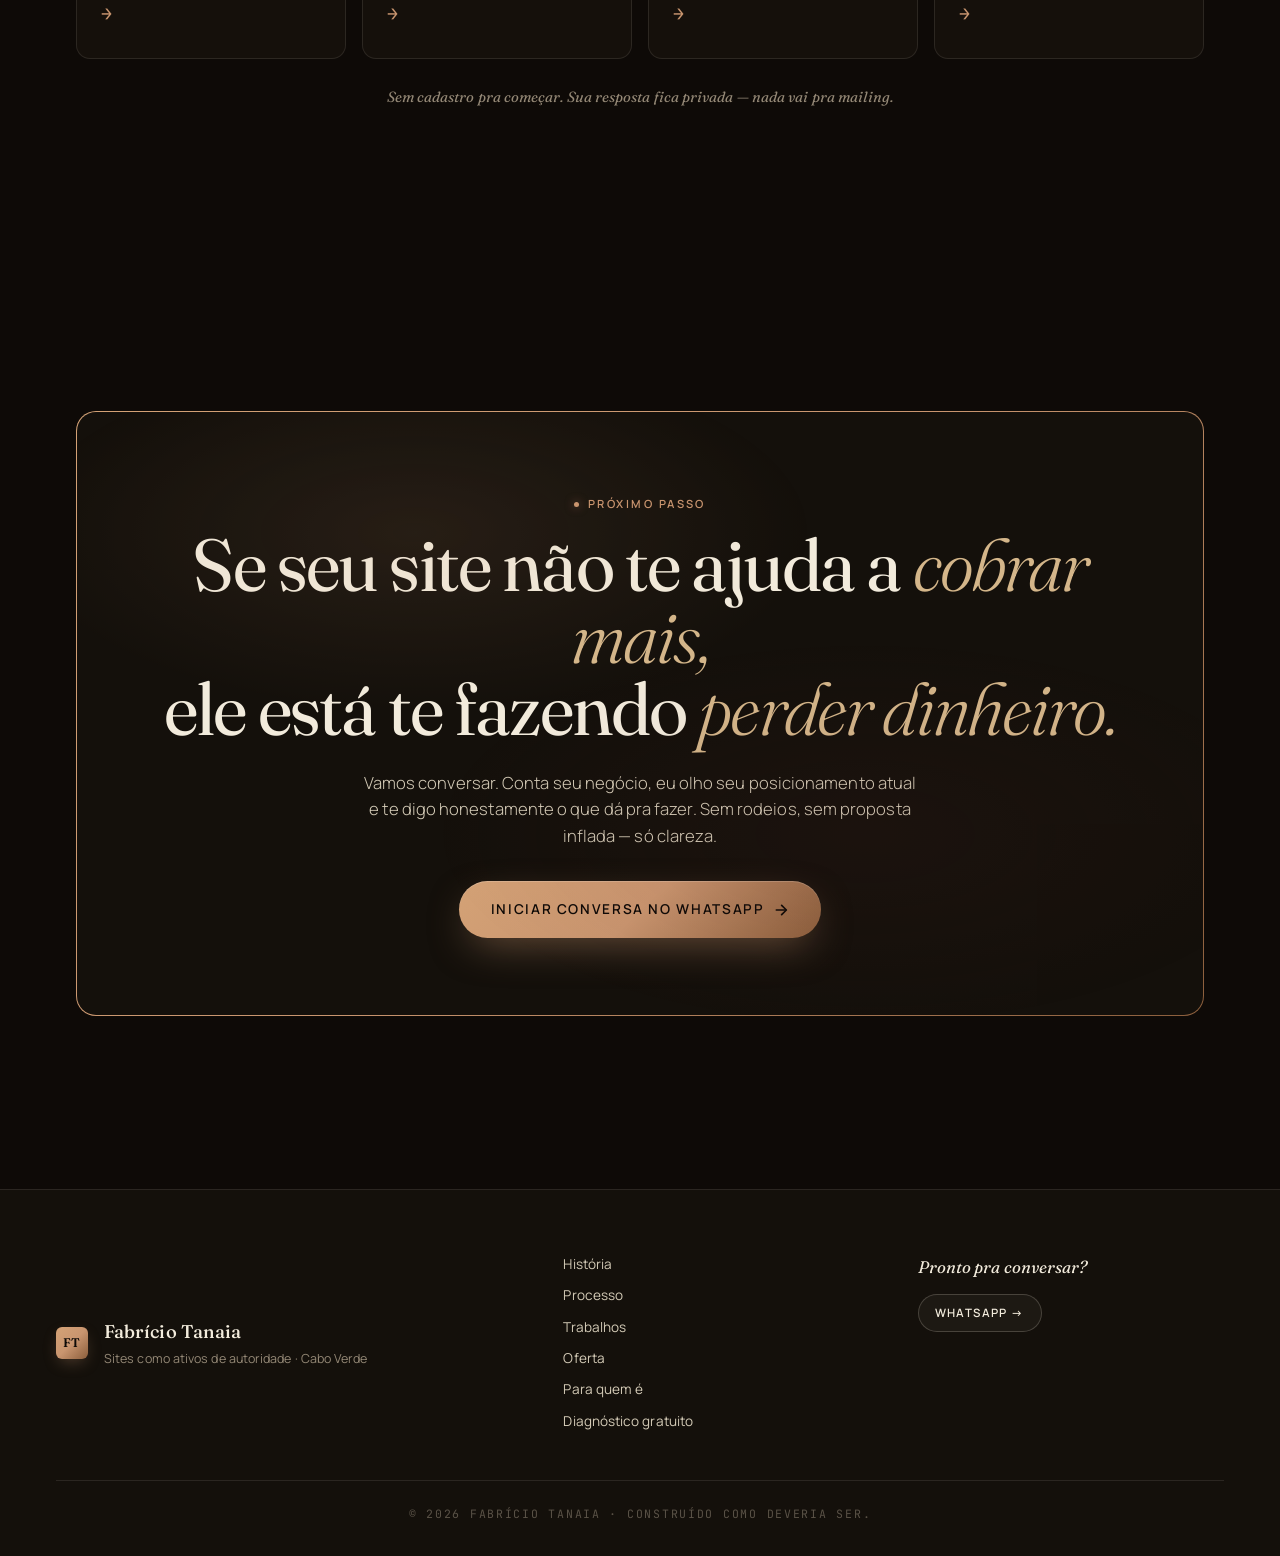
==== commit 9d08fcfa: "feat(funnel): seletor de area na home + pagina /audit dedicada com quiz personalizado por nicho + em" ====
--- a/index.html
+++ b/index.html
@@ -560,59 +560,77 @@
     </section>
 
     <!-- ============================================================
-         QUIZ FUNNEL — Diagnóstico interativo (Brunson-style)
+         DIAGNÓSTICO — Seletor de área (leva para página dedicada)
          ============================================================ -->
     <section class="block" id="diagnostico">
-      <div class="quiz-wrap reveal">
-        <header class="quiz-head">
-          <span class="kicker"><span class="kicker__dot"></span> Diagnóstico em 90 segundos</span>
-          <h2 class="display display--md">
-            Antes de me pagar, <em>descubra onde você está.</em>
-          </h2>
-          <p class="lead lead--center">
-            8 perguntas. Você sai com um <strong>diagnóstico personalizado</strong> da sua autoridade visual e
-            <strong>3 ações imediatas</strong> que pode aplicar mesmo se não trabalhar comigo.
-          </p>
-        </header>
-
-        <div class="quiz" id="quiz">
-          <!-- Progress -->
-          <div class="quiz__progress">
-            <div class="quiz__progress-bar" id="quizProgressBar"></div>
-            <span class="quiz__progress-label" id="quizProgressLabel">Pergunta 1 de 8</span>
-          </div>
-
-          <!-- Steps (renderizadas via JS) -->
-          <div class="quiz__steps" id="quizSteps"></div>
-
-          <!-- Result (oculto até completar) -->
-          <div class="quiz__result" id="quizResult" hidden>
-            <div class="quiz__score">
-              <span class="quiz__score-label">Seu Diagnóstico de Autoridade Visual</span>
-              <div class="quiz__score-num" id="quizScoreNum">—</div>
-              <div class="quiz__score-bar">
-                <div class="quiz__score-fill" id="quizScoreFill"></div>
-              </div>
-              <span class="quiz__score-tier" id="quizScoreTier">—</span>
-            </div>
-
-            <div class="quiz__diagnosis" id="quizDiagnosis"></div>
-
-            <div class="quiz__actions" id="quizActions"></div>
-
-            <div class="quiz__cta">
-              <p class="quiz__cta-text" id="quizCtaText">—</p>
-              <a class="btn btn--primary btn--lg" id="quizCtaBtn"
-                 target="_blank" rel="noopener noreferrer">
-                Conversar comigo no WhatsApp
-                <svg width="14" height="14" viewBox="0 0 24 24" fill="none" stroke="currentColor" stroke-width="2.5" stroke-linecap="round" stroke-linejoin="round">
-                  <path d="M5 12h14"/><path d="m13 5 7 7-7 7"/>
-                </svg>
-              </a>
-              <button class="quiz__restart" id="quizRestart">↻ Refazer diagnóstico</button>
-            </div>
-          </div>
+      <header class="block__head reveal">
+        <span class="kicker"><span class="kicker__dot"></span> Diagnóstico personalizado</span>
+        <h2 class="display display--md">
+          Antes de me pagar, <em>descubra onde você está.</em>
+        </h2>
+        <p class="lead lead--center">
+          90 segundos. <strong>Diagnóstico personalizado por área</strong> +
+          <strong>3 ações que você pode aplicar hoje</strong> — mesmo que não trabalhe comigo.
+        </p>
+      </header>
+
+      <div class="diag-selector">
+        <p class="diag-selector__label">Escolha sua área pra começar:</p>
+
+        <div class="diag-selector__grid">
+          <a class="diag-card reveal" data-delay="0"   href="./audit/?area=medico"     data-cursor="grow">
+            <span class="diag-card__icon">⚕</span>
+            <span class="diag-card__title">Médico esteta</span>
+            <span class="diag-card__sub">Dermatologista · Estética avançada</span>
+            <span class="diag-card__arrow">→</span>
+          </a>
+          <a class="diag-card reveal" data-delay="60"  href="./audit/?area=dentista"   data-cursor="grow">
+            <span class="diag-card__icon">◈</span>
+            <span class="diag-card__title">Dentista premium</span>
+            <span class="diag-card__sub">Estética · Implantodontia</span>
+            <span class="diag-card__arrow">→</span>
+          </a>
+          <a class="diag-card reveal" data-delay="120" href="./audit/?area=advogado"   data-cursor="grow">
+            <span class="diag-card__icon">§</span>
+            <span class="diag-card__title">Advogado(a)</span>
+            <span class="diag-card__sub">Especialista · Boutique</span>
+            <span class="diag-card__arrow">→</span>
+          </a>
+          <a class="diag-card reveal" data-delay="180" href="./audit/?area=consultor"  data-cursor="grow">
+            <span class="diag-card__icon">◆</span>
+            <span class="diag-card__title">Consultor(a) B2B</span>
+            <span class="diag-card__sub">Estratégia · Implementação</span>
+            <span class="diag-card__arrow">→</span>
+          </a>
+          <a class="diag-card reveal" data-delay="240" href="./audit/?area=terapeuta"  data-cursor="grow">
+            <span class="diag-card__icon">∞</span>
+            <span class="diag-card__title">Terapeuta sênior</span>
+            <span class="diag-card__sub">Psicólogo(a) · Terapeuta</span>
+            <span class="diag-card__arrow">→</span>
+          </a>
+          <a class="diag-card reveal" data-delay="300" href="./audit/?area=arquiteto"  data-cursor="grow">
+            <span class="diag-card__icon">▣</span>
+            <span class="diag-card__title">Arquiteto / Designer</span>
+            <span class="diag-card__sub">Interiores · Projetos premium</span>
+            <span class="diag-card__arrow">→</span>
+          </a>
+          <a class="diag-card reveal" data-delay="360" href="./audit/?area=coach"      data-cursor="grow">
+            <span class="diag-card__icon">↗</span>
+            <span class="diag-card__title">Coach / Mentor</span>
+            <span class="diag-card__sub">Executivo · Negócios · Carreira</span>
+            <span class="diag-card__arrow">→</span>
+          </a>
+          <a class="diag-card reveal" data-delay="420" href="./audit/?area=outro"      data-cursor="grow">
+            <span class="diag-card__icon">＊</span>
+            <span class="diag-card__title">Outra área premium</span>
+            <span class="diag-card__sub">Especialista · Boutique</span>
+            <span class="diag-card__arrow">→</span>
+          </a>
         </div>
+
+        <p class="diag-selector__small">
+          Sem cadastro pra começar. Sua resposta fica privada — nada vai pra mailing.
+        </p>
       </div>
     </section>
 
--- a/styles.css
+++ b/styles.css
@@ -1657,3 +1657,253 @@
   .quiz__option { font-size: 0.9rem; padding: 0.85rem 1rem; }
   .quiz__actions-list li { grid-template-columns: 1fr; gap: 0.5rem; }
 }
+
+
+
+/* =========================================================
+   DIAG SELECTOR (home — escolha de área)
+========================================================= */
+.diag-selector {
+  max-width: var(--maxw);
+  margin: 0 auto;
+  text-align: center;
+}
+.diag-selector__label {
+  font-family: var(--ff-mono);
+  font-size: 0.78rem;
+  letter-spacing: 0.18em;
+  text-transform: uppercase;
+  color: var(--bronze);
+  margin-bottom: 1.5rem;
+  font-weight: 600;
+}
+.diag-selector__grid {
+  display: grid;
+  grid-template-columns: repeat(4, 1fr);
+  gap: 1rem;
+}
+.diag-selector__small {
+  margin-top: 1.75rem;
+  font-family: var(--ff-display);
+  font-style: italic;
+  font-size: 0.92rem;
+  color: var(--text-muted);
+}
+
+.diag-card {
+  position: relative;
+  display: flex;
+  flex-direction: column;
+  align-items: flex-start;
+  text-align: left;
+  gap: 0.4rem;
+  padding: 1.85rem 1.5rem;
+  background: var(--bg-card);
+  border: 1px solid var(--line);
+  border-radius: var(--radius);
+  text-decoration: none;
+  color: inherit;
+  transition: all 350ms var(--ease);
+  overflow: hidden;
+}
+.diag-card::before {
+  content: "";
+  position: absolute;
+  top: 0; left: 0;
+  width: 100%; height: 100%;
+  background: var(--grad-aurora);
+  opacity: 0;
+  transition: opacity 400ms var(--ease);
+  pointer-events: none;
+}
+.diag-card:hover {
+  border-color: var(--bronze);
+  transform: translateY(-4px);
+  box-shadow: 0 18px 40px -16px rgba(201, 149, 111, 0.4);
+}
+.diag-card:hover::before { opacity: 0.6; }
+.diag-card:hover .diag-card__arrow {
+  transform: translateX(6px);
+  color: var(--gold-soft);
+}
+.diag-card__icon {
+  font-family: var(--ff-display);
+  font-size: 2rem;
+  background: var(--grad-bronze);
+  -webkit-background-clip: text;
+  background-clip: text;
+  color: transparent;
+  margin-bottom: 0.4rem;
+  position: relative;
+  z-index: 1;
+}
+.diag-card__title {
+  font-family: var(--ff-display);
+  font-size: 1.05rem;
+  font-weight: 500;
+  color: var(--text);
+  position: relative;
+  z-index: 1;
+  letter-spacing: -0.01em;
+}
+.diag-card__sub {
+  font-size: 0.78rem;
+  color: var(--text-muted);
+  letter-spacing: 0.02em;
+  position: relative;
+  z-index: 1;
+}
+.diag-card__arrow {
+  font-family: var(--ff-mono);
+  font-size: 1.15rem;
+  color: var(--bronze);
+  margin-top: 0.85rem;
+  align-self: flex-start;
+  transition: all 300ms var(--ease);
+  position: relative;
+  z-index: 1;
+}
+
+@media (max-width: 980px) {
+  .diag-selector__grid { grid-template-columns: repeat(2, 1fr); }
+}
+@media (max-width: 480px) {
+  .diag-selector__grid { grid-template-columns: 1fr; }
+}
+
+
+
+/* =========================================================
+   AUDIT PAGE
+========================================================= */
+body.audit-page { min-height: 100vh; display: flex; flex-direction: column; }
+
+.audit-top {
+  display: flex;
+  align-items: center;
+  justify-content: space-between;
+  gap: 1rem;
+  padding: 1.25rem var(--pad-x);
+  border-bottom: 1px solid var(--line);
+  background: color-mix(in srgb, var(--bg) 70%, transparent);
+  backdrop-filter: blur(20px) saturate(140%);
+  position: sticky;
+  top: 0;
+  z-index: 10;
+}
+.audit-back {
+  display: inline-flex;
+  align-items: center;
+  gap: 0.45rem;
+  font-size: 0.78rem;
+  font-weight: 500;
+  letter-spacing: 0.05em;
+  color: var(--text-muted);
+  transition: color 250ms var(--ease);
+}
+.audit-back:hover { color: var(--text); }
+
+.audit-brand {
+  display: none;
+}
+@media (min-width: 720px) {
+  .audit-brand { display: inline-flex; }
+}
+
+.audit-area-tag {
+  display: inline-flex;
+  align-items: center;
+  gap: 0.45rem;
+  padding: 0.45rem 0.85rem;
+  background: rgba(201, 149, 111, 0.08);
+  border: 1px solid rgba(201, 149, 111, 0.25);
+  border-radius: 999px;
+  font-size: 0.78rem;
+  font-weight: 600;
+  color: var(--text);
+  letter-spacing: 0.02em;
+}
+.audit-area-tag__icon {
+  font-family: var(--ff-display);
+  font-size: 1rem;
+  background: var(--grad-bronze);
+  -webkit-background-clip: text;
+  background-clip: text;
+  color: transparent;
+}
+
+.audit-main {
+  flex: 1;
+  padding: 3rem var(--pad-x) 5rem;
+}
+.audit-section {
+  max-width: var(--maxw);
+  margin: 0 auto;
+}
+
+.audit-footer {
+  padding: 2rem var(--pad-x);
+  border-top: 1px solid var(--line);
+  text-align: center;
+}
+.audit-footer p {
+  font-size: 0.72rem;
+  letter-spacing: 0.15em;
+  text-transform: uppercase;
+  color: var(--text-faint);
+  font-family: var(--ff-mono);
+}
+
+/* Email capture inside quiz */
+.quiz__email-capture {
+  margin: 2rem 0;
+  padding: 1.85rem;
+  background: var(--bg-card);
+  border: 1px solid var(--line);
+  border-radius: var(--radius);
+  text-align: center;
+}
+.quiz__email-capture h4 {
+  font-family: var(--ff-display);
+  font-size: 1.2rem;
+  font-weight: 500;
+  color: var(--text);
+  margin-bottom: 0.5rem;
+  letter-spacing: -0.01em;
+}
+.quiz__email-capture p {
+  color: var(--text-muted);
+  margin-bottom: 1.5rem;
+  font-size: 0.92rem;
+}
+.quiz__email-form {
+  display: flex;
+  flex-wrap: wrap;
+  gap: 0.6rem;
+  max-width: 520px;
+  margin: 0 auto;
+}
+.quiz__email-form input {
+  flex: 1 1 180px;
+  padding: 0.85rem 1rem;
+  background: var(--bg-soft);
+  border: 1px solid var(--line);
+  border-radius: 8px;
+  color: var(--text);
+  font-size: 0.95rem;
+  font-family: var(--ff-body);
+}
+.quiz__email-form input:focus {
+  outline: none;
+  border-color: var(--bronze);
+  box-shadow: 0 0 0 3px rgba(201, 149, 111, 0.18);
+}
+.quiz__email-form button {
+  flex: 0 0 auto;
+}
+.quiz__email-status {
+  margin-top: 1rem;
+  font-size: 0.85rem;
+  font-style: italic;
+  font-family: var(--ff-display);
+}
